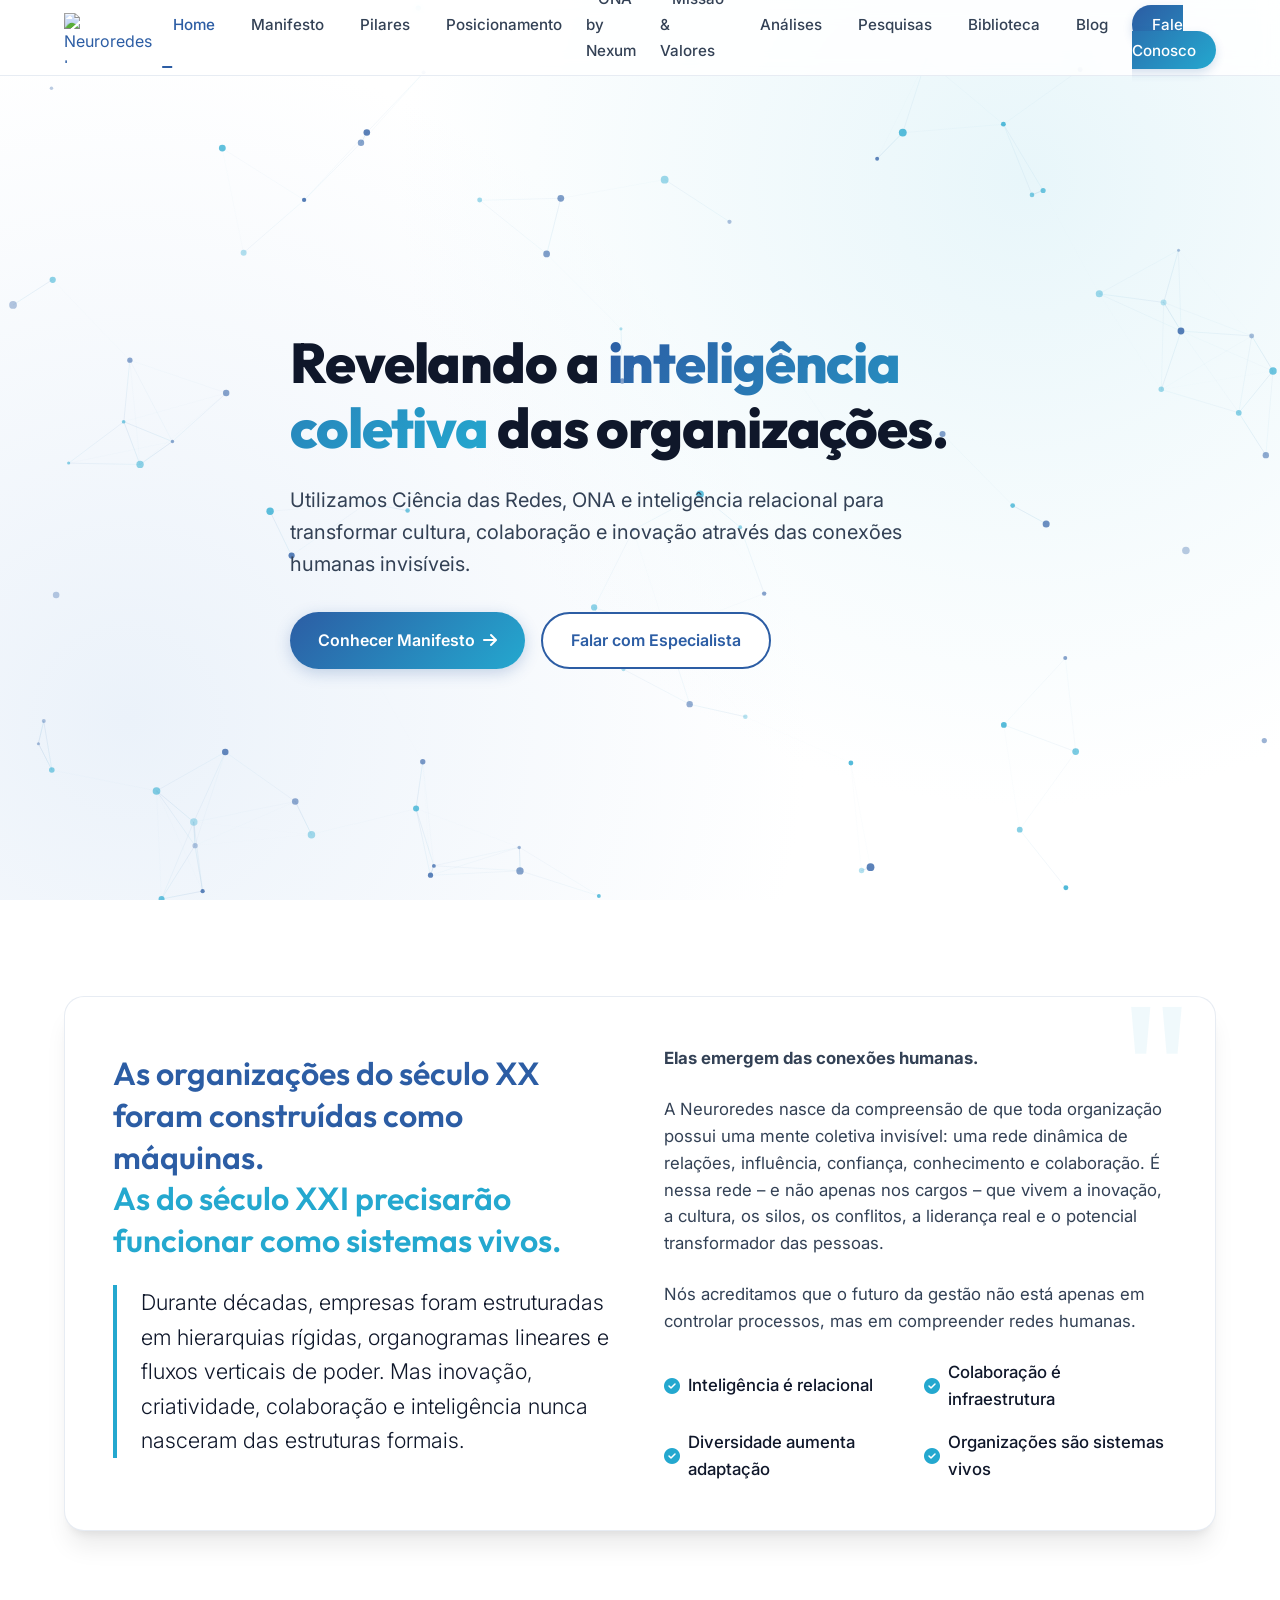
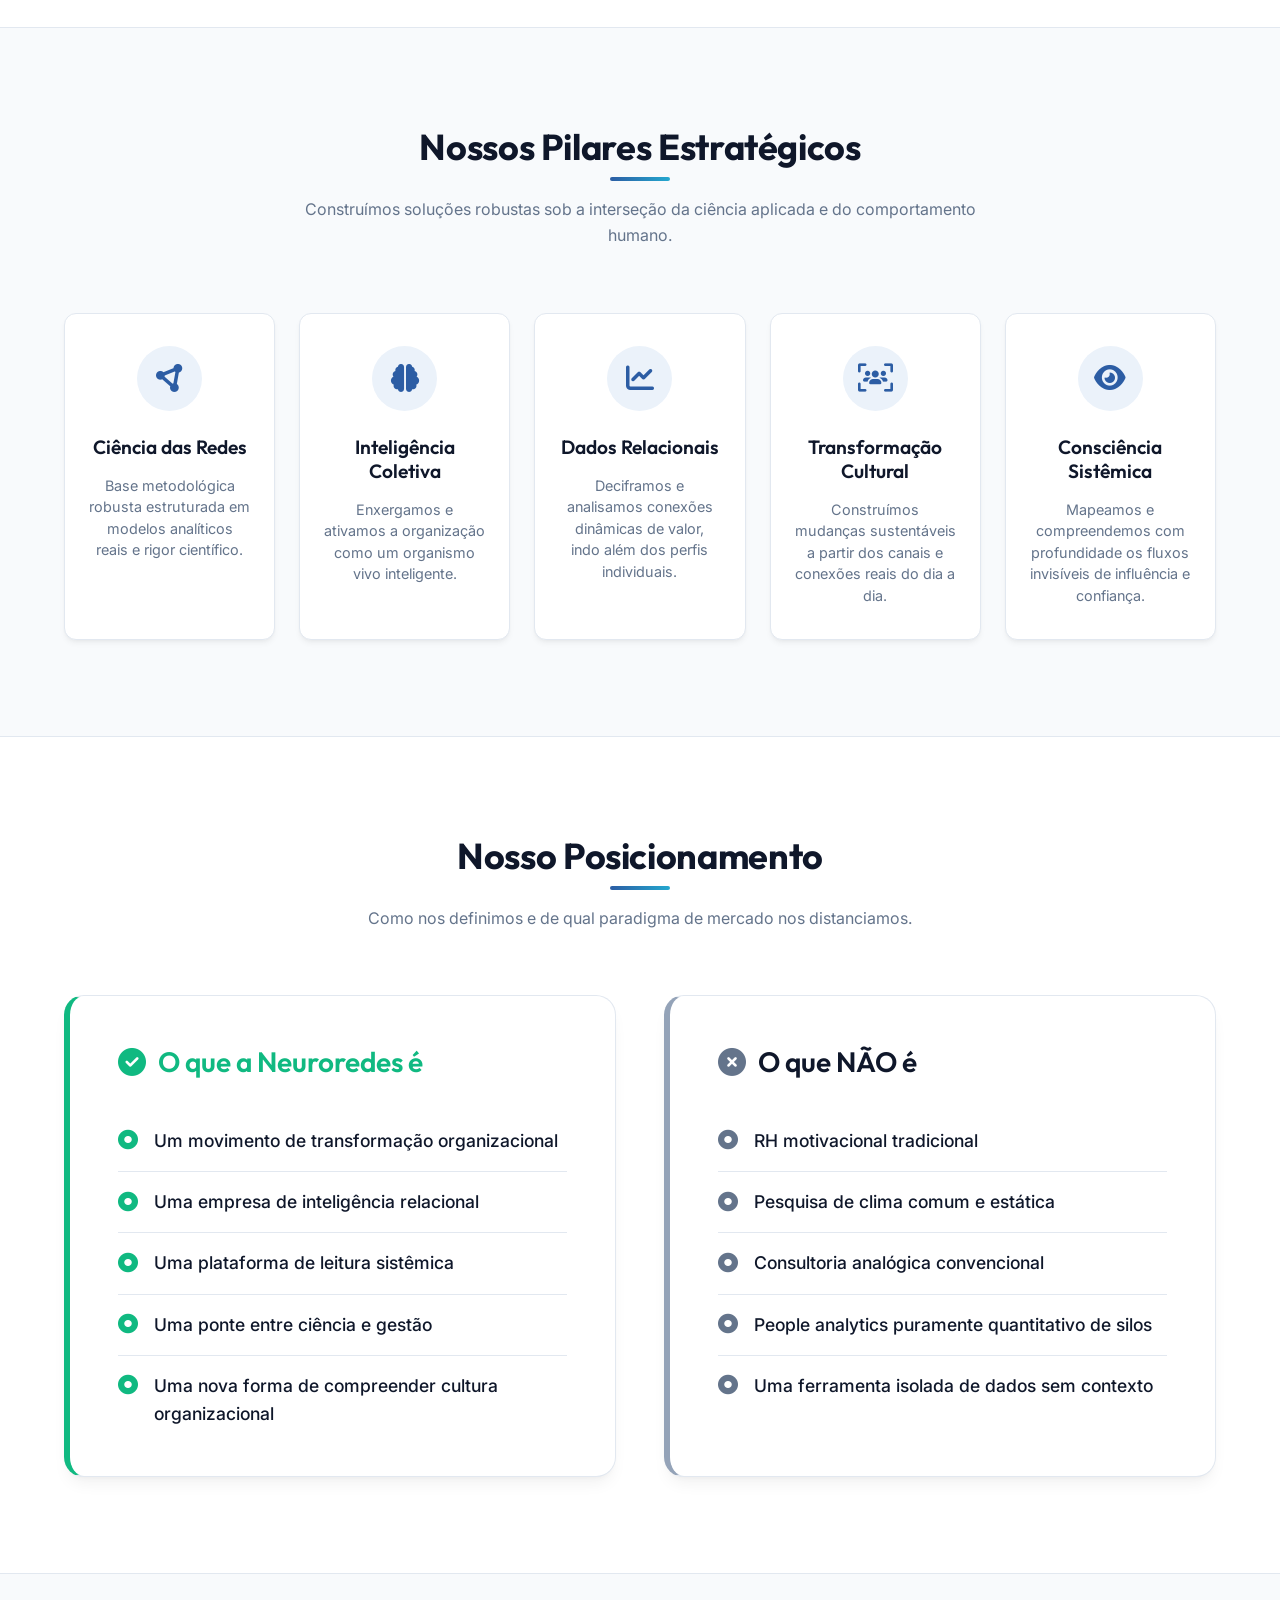
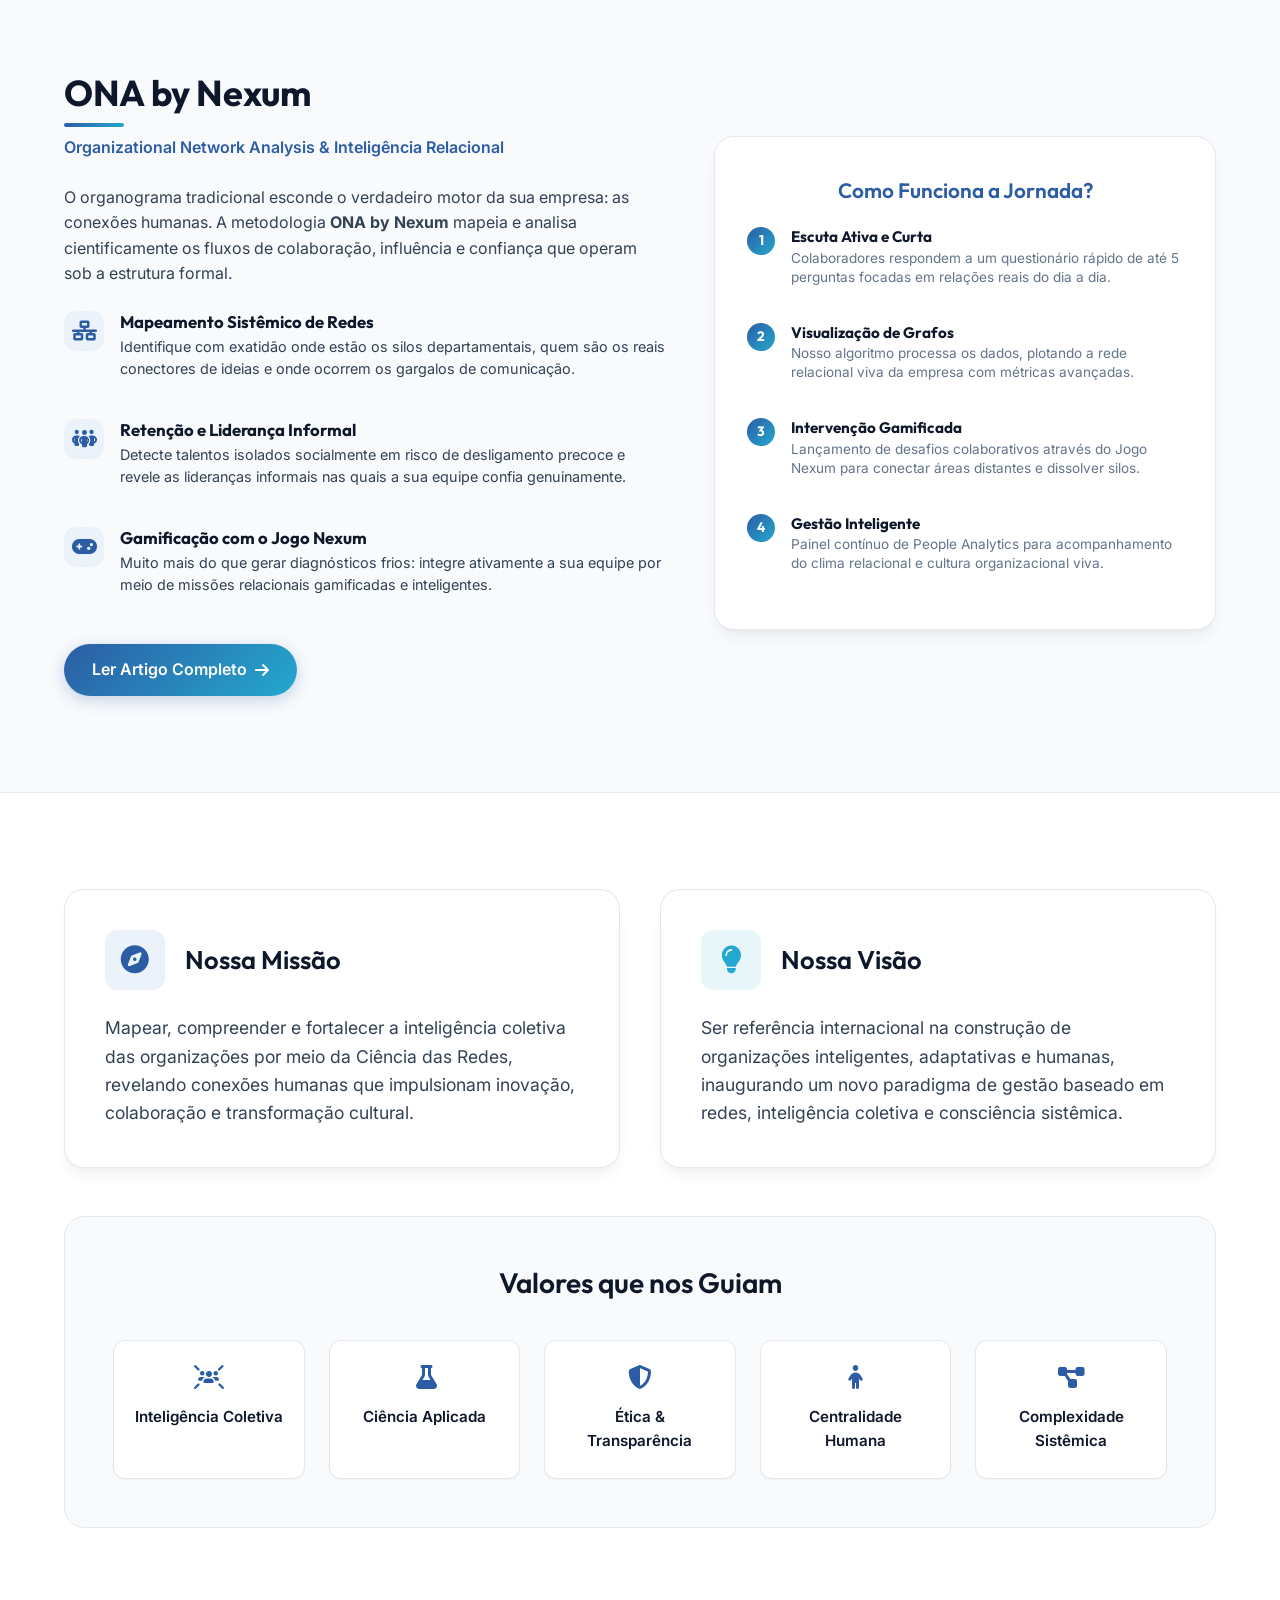
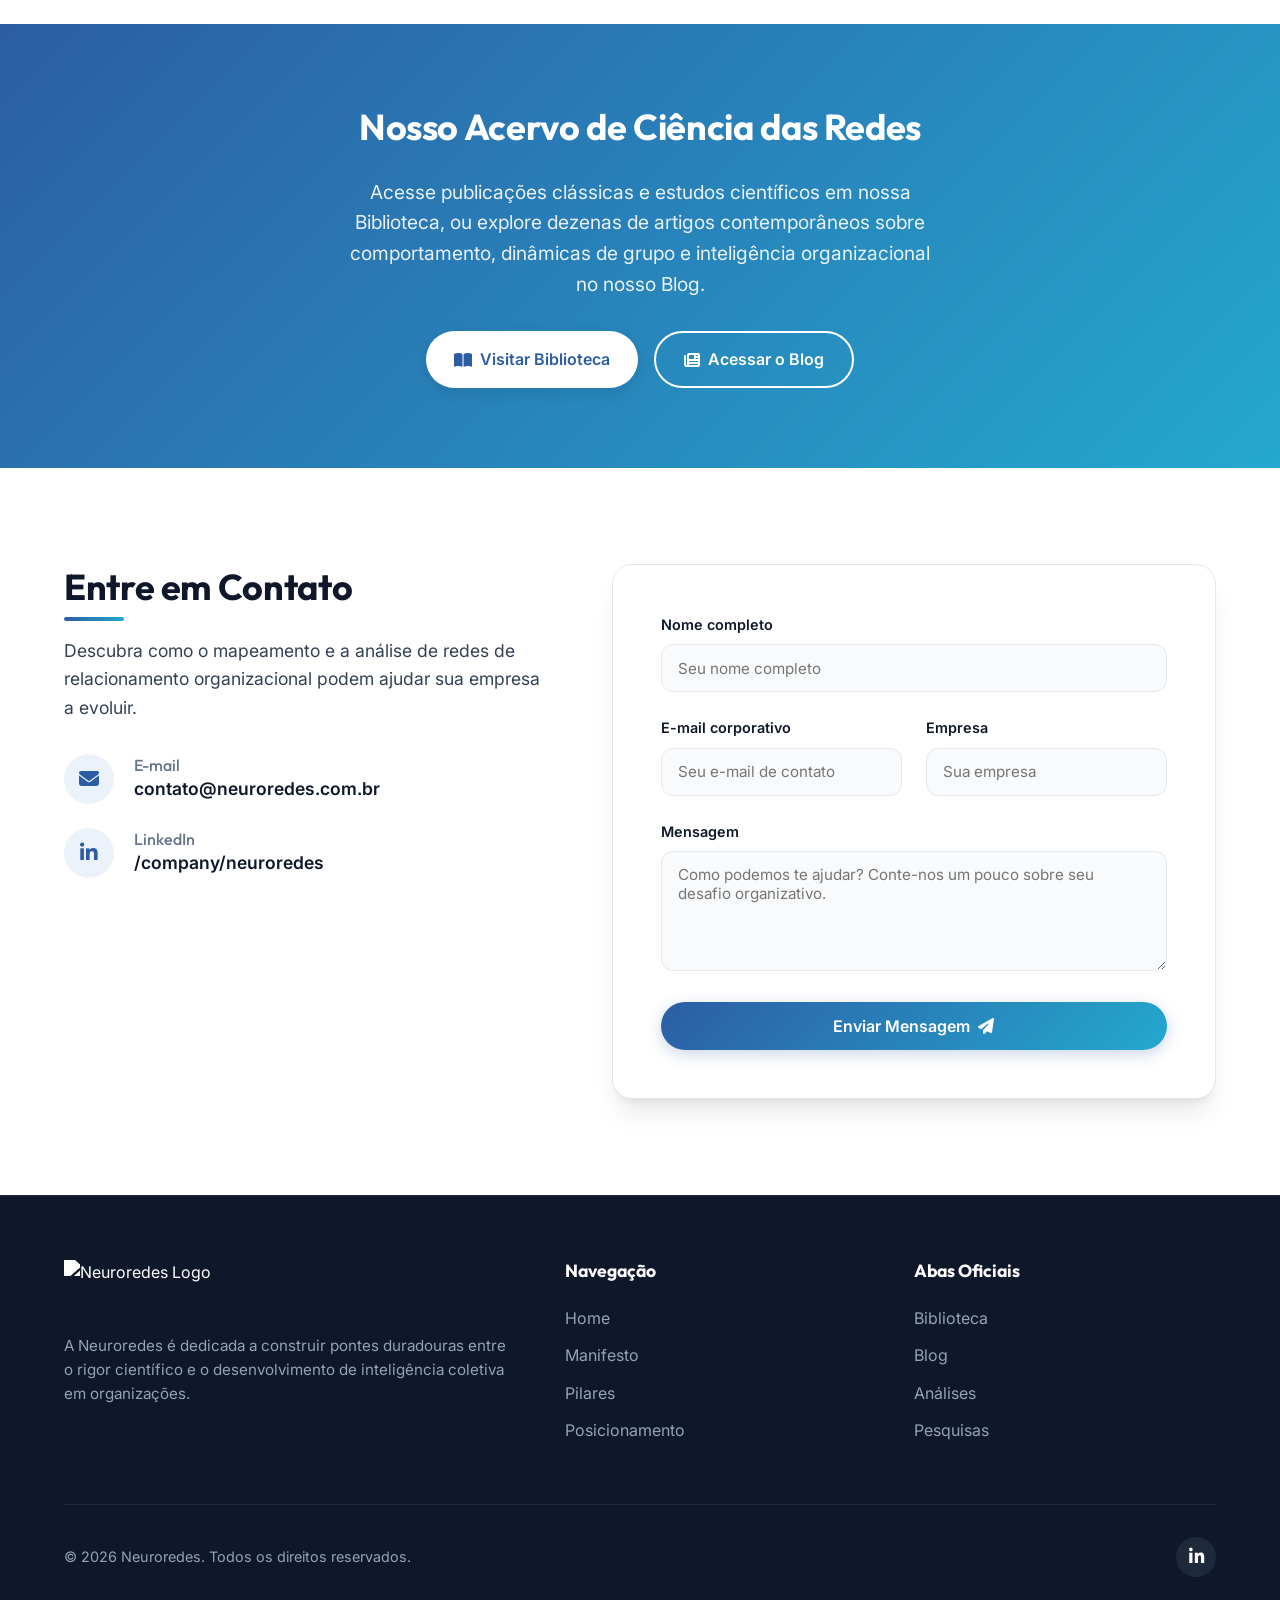
==== index.html @ 380dcd4f "Refactor library/blog CTA on home page, remove blog category filters, and implement intelligent diac" ====
<!DOCTYPE html>
<html lang="pt-BR">
<head>
    <meta charset="UTF-8">
    <meta name="viewport" content="width=device-width, initial-scale=1.0">
    <title>Neuroredes | Inteligência Coletiva e Ciência das Redes</title>
    
    <!-- SEO Meta Tags -->
    <meta name="description" content="A Neuroredes utiliza Ciência das Redes, ONA e inteligência relacional para mapear e transformar organizações através da análise de conexões humanas invisíveis.">
    <meta name="keywords" content="Ciência das Redes, ONA, Organizational Network Analysis, Inteligência Coletiva, Cultura Organizacional, Redes de Relacionamento, Neurometria">
    
    <!-- Open Graph Tags -->
    <meta property="og:title" content="Neuroredes | Inteligência Coletiva e Ciência das Redes">
    <meta property="og:description" content="Mapeamos a estrutura invisível das organizações utilizando ciência e inteligência relacional para gerar adaptabilidade e inovação.">
    <meta property="og:url" content="https://www.neuroredes.com.br">
    <meta property="og:type" content="website">
    
    <!-- CSS Stylesheet -->
    <link rel="stylesheet" href="style.css">
    
    <!-- FontAwesome Icons -->
    <link rel="stylesheet" href="https://cdnjs.cloudflare.com/ajax/libs/font-awesome/6.4.0/css/all.min.css">
</head>
<body>

    <!-- Header / Navbar -->
    <header class="header">
        <div class="container nav-container">
            <a href="#home" class="logo">
                <img src="https://neuroredes.com.br/wp-content/uploads/2023/08/Asset-1neuroredes.png" alt="Neuroredes Logo" id="nav-logo">
            </a>
            
            <nav>
                <ul class="nav-links">
                    <li><a href="#home" class="active">Home</a></li>
                    <li><a href="#manifesto">Manifesto</a></li>
                    <li><a href="#pilares">Pilares</a></li>
                    <li><a href="#identidade">Posicionamento</a></li>
                    <li><a href="#ona">ONA by Nexum</a></li>
                    <li><a href="#missao">Missão & Valores</a></li>
                    <li><a href="https://analise.neuroredes.com.br" target="_blank">Análises</a></li>
                    <li><a href="https://pesquisa.neuroredes.com.br/" target="_blank">Pesquisas</a></li>
                    <li><a href="biblioteca.html">Biblioteca</a></li>
                    <li><a href="blog.html">Blog</a></li>
                    <li><a href="#contato" class="btn-nav">Fale Conosco</a></li>
                </ul>
            </nav>
            
            <button class="menu-toggle" aria-label="Abrir Menu">
                <i class="fas fa-bars"></i>
            </button>
        </div>
    </header>

    <!-- 1. Hero Section -->
    <section id="home" class="hero">
        <canvas id="canvas-network"></canvas>
        <div class="container">
            <div class="hero-content">
                <h1>Revelando a <span>inteligência coletiva</span> das organizações.</h1>
                <p class="lead">Utilizamos Ciência das Redes, ONA e inteligência relacional para transformar cultura, colaboração e inovação através das conexões humanas invisíveis.</p>
                <div class="hero-actions">
                    <a href="#manifesto" class="btn btn-primary">Conhecer Manifesto <i class="fas fa-arrow-right"></i></a>
                    <a href="#contato" class="btn btn-secondary">Falar com Especialista</a>
                </div>
            </div>
        </div>
    </section>

    <!-- 2. Manifesto Section -->
    <section id="manifesto" class="section section-light fade-in-section">
        <div class="container">
            <div class="manifesto-box">
                <div class="manifesto-grid">
                    <div class="manifesto-left">
                        <h3>As organizações do século XX foram construídas como máquinas. <br><span style="color: var(--color-secondary);">As do século XXI precisarão funcionar como sistemas vivos.</span></h3>
                        <p class="highlight-text">
                            Durante décadas, empresas foram estruturadas em hierarquias rígidas, organogramas lineares e fluxos verticais de poder. Mas inovação, criatividade, colaboração e inteligência nunca nasceram das estruturas formais.
                        </p>
                    </div>
                    <div class="manifesto-right">
                        <p><strong>Elas emergem das conexões humanas.</strong></p>
                        <p>
                            A Neuroredes nasce da compreensão de que toda organização possui uma mente coletiva invisível: uma rede dinâmica de relações, influência, confiança, conhecimento e colaboração. É nessa rede – e não apenas nos cargos – que vivem a inovação, a cultura, os silos, os conflitos, a liderança real e o potencial transformador das pessoas.
                        </p>
                        <p>
                            Nós acreditamos que o futuro da gestão não está apenas em controlar processos, mas em compreender redes humanas.
                        </p>
                        <div class="manifesto-bullets">
                            <div class="bullet-item"><i class="fas fa-check-circle"></i> Inteligência é relacional</div>
                            <div class="bullet-item"><i class="fas fa-check-circle"></i> Colaboração é infraestrutura</div>
                            <div class="bullet-item"><i class="fas fa-check-circle"></i> Diversidade aumenta adaptação</div>
                            <div class="bullet-item"><i class="fas fa-check-circle"></i> Organizações são sistemas vivos</div>
                        </div>
                    </div>
                </div>
            </div>
        </div>
    </section>

    <!-- 3. Strategic Pillars Section -->
    <section id="pilares" class="section section-sec fade-in-section">
        <div class="container">
            <div class="pillars-header">
                <h2 class="section-title center">Nossos Pilares Estratégicos</h2>
                <p style="margin-top: 1rem; color: var(--text-muted);">Construímos soluções robustas sob a interseção da ciência aplicada e do comportamento humano.</p>
            </div>
            
            <div class="pillars-grid">
                <!-- Pilar 1 -->
                <div class="pillar-card">
                    <div class="pillar-icon-wrapper">
                        <i class="fas fa-circle-nodes"></i>
                    </div>
                    <h3>Ciência das Redes</h3>
                    <p>Base metodológica robusta estruturada em modelos analíticos reais e rigor científico.</p>
                </div>
                
                <!-- Pilar 2 -->
                <div class="pillar-card">
                    <div class="pillar-icon-wrapper">
                        <i class="fas fa-brain"></i>
                    </div>
                    <h3>Inteligência Coletiva</h3>
                    <p>Enxergamos e ativamos a organização como um organismo vivo inteligente.</p>
                </div>
                
                <!-- Pilar 3 -->
                <div class="pillar-card">
                    <div class="pillar-icon-wrapper">
                        <i class="fas fa-chart-line"></i>
                    </div>
                    <h3>Dados Relacionais</h3>
                    <p>Deciframos e analisamos conexões dinâmicas de valor, indo além dos perfis individuais.</p>
                </div>
                
                <!-- Pilar 4 -->
                <div class="pillar-card">
                    <div class="pillar-icon-wrapper">
                        <i class="fas fa-users-viewfinder"></i>
                    </div>
                    <h3>Transformação Cultural</h3>
                    <p>Construímos mudanças sustentáveis a partir dos canais e conexões reais do dia a dia.</p>
                </div>
                
                <!-- Pilar 5 -->
                <div class="pillar-card">
                    <div class="pillar-icon-wrapper">
                        <i class="fas fa-eye"></i>
                    </div>
                    <h3>Consciência Sistêmica</h3>
                    <p>Mapeamos e compreendemos com profundidade os fluxos invisíveis de influência e confiança.</p>
                </div>
            </div>
        </div>
    </section>

    <!-- 4. Brand Position (O que é vs O que Não é) -->
    <section id="identidade" class="section section-light fade-in-section">
        <div class="container">
            <div class="pillars-header">
                <h2 class="section-title center">Nosso Posicionamento</h2>
                <p style="margin-top: 1rem; color: var(--text-muted);">Como nos definimos e de qual paradigma de mercado nos distanciamos.</p>
            </div>
            
            <div class="identity-grid">
                <!-- O que a Neuroredes é -->
                <div class="identity-col is">
                    <h3><i class="fas fa-circle-check"></i> O que a Neuroredes é</h3>
                    <ul class="identity-list">
                        <li><i class="fas fa-circle-dot"></i> Um movimento de transformação organizacional</li>
                        <li><i class="fas fa-circle-dot"></i> Uma empresa de inteligência relacional</li>
                        <li><i class="fas fa-circle-dot"></i> Uma plataforma de leitura sistêmica</li>
                        <li><i class="fas fa-circle-dot"></i> Uma ponte entre ciência e gestão</li>
                        <li><i class="fas fa-circle-dot"></i> Uma nova forma de compreender cultura organizacional</li>
                    </ul>
                </div>
                
                <!-- O que NÃO é -->
                <div class="identity-col is-not">
                    <h3><i class="fas fa-circle-xmark" style="color: var(--text-muted);"></i> O que NÃO é</h3>
                    <ul class="identity-list">
                        <li><i class="fas fa-circle-dot"></i> RH motivacional tradicional</li>
                        <li><i class="fas fa-circle-dot"></i> Pesquisa de clima comum e estática</li>
                        <li><i class="fas fa-circle-dot"></i> Consultoria analógica convencional</li>
                        <li><i class="fas fa-circle-dot"></i> People analytics puramente quantitativo de silos</li>
                        <li><i class="fas fa-circle-dot"></i> Uma ferramenta isolada de dados sem contexto</li>
                    </ul>
                </div>
            </div>
        </div>
    </section>

    <!-- ONA by Nexum Section -->
    <section id="ona" class="section section-sec fade-in-section">
        <div class="container">
            <div class="ona-grid">
                <!-- Left Side: Conceptual Presentation -->
                <div class="ona-content">
                    <h2 class="section-title" style="margin-bottom: 0.5rem;">ONA by Nexum</h2>
                    <p class="lead" style="color: var(--color-primary); font-weight: 600; margin-bottom: 1.5rem;">Organizational Network Analysis &amp; Inteligência Relacional</p>
                    
                    <p>O organograma tradicional esconde o verdadeiro motor da sua empresa: as conexões humanas. A metodologia <strong>ONA by Nexum</strong> mapeia e analisa cientificamente os fluxos de colaboração, influência e confiança que operam sob a estrutura formal.</p>
                    
                    <div class="ona-features">
                        <div class="ona-feature-item">
                            <div class="ona-feature-icon">
                                <i class="fas fa-network-wired"></i>
                            </div>
                            <div class="ona-feature-text">
                                <h4>Mapeamento Sistêmico de Redes</h4>
                                <p>Identifique com exatidão onde estão os silos departamentais, quem são os reais conectores de ideias e onde ocorrem os gargalos de comunicação.</p>
                            </div>
                        </div>
                        
                        <div class="ona-feature-item">
                            <div class="ona-feature-icon">
                                <i class="fas fa-people-group"></i>
                            </div>
                            <div class="ona-feature-text">
                                <h4>Retenção e Liderança Informal</h4>
                                <p>Detecte talentos isolados socialmente em risco de desligamento precoce e revele as lideranças informais nas quais a sua equipe confia genuinamente.</p>
                            </div>
                        </div>
                        
                        <div class="ona-feature-item">
                            <div class="ona-feature-icon">
                                <i class="fas fa-gamepad"></i>
                            </div>
                            <div class="ona-feature-text">
                                <h4>Gamificação com o Jogo Nexum</h4>
                                <p>Muito mais do que gerar diagnósticos frios: integre ativamente a sua equipe por meio de missões relacionais gamificadas e inteligentes.</p>
                            </div>
                        </div>
                    </div>
                    
                    <a href="blog.html#post-2000" class="btn btn-primary">
                        Ler Artigo Completo <i class="fas fa-arrow-right"></i>
                    </a>
                </div>
                
                <!-- Right Side: Flow Card -->
                <div class="ona-card">
                    <h3>Como Funciona a Jornada?</h3>
                    <div class="ona-steps">
                        <div class="ona-step-item">
                            <div class="ona-step-num">1</div>
                            <div class="ona-step-text">
                                <h4>Escuta Ativa e Curta</h4>
                                <p>Colaboradores respondem a um questionário rápido de até 5 perguntas focadas em relações reais do dia a dia.</p>
                            </div>
                        </div>
                        
                        <div class="ona-step-item">
                            <div class="ona-step-num">2</div>
                            <div class="ona-step-text">
                                <h4>Visualização de Grafos</h4>
                                <p>Nosso algoritmo processa os dados, plotando a rede relacional viva da empresa com métricas avançadas.</p>
                            </div>
                        </div>
                        
                        <div class="ona-step-item">
                            <div class="ona-step-num">3</div>
                            <div class="ona-step-text">
                                <h4>Intervenção Gamificada</h4>
                                <p>Lançamento de desafios colaborativos através do Jogo Nexum para conectar áreas distantes e dissolver silos.</p>
                            </div>
                        </div>
                        
                        <div class="ona-step-item">
                            <div class="ona-step-num">4</div>
                            <div class="ona-step-text">
                                <h4>Gestão Inteligente</h4>
                                <p>Painel contínuo de People Analytics para acompanhamento do clima relacional e cultura organizacional viva.</p>
                            </div>
                        </div>
                    </div>
                </div>
            </div>
        </div>
    </section>

    <!-- 5. Mission, Vision & Values -->
    <section id="missao" class="section section-light fade-in-section">
        <div class="container">
            <div class="mvv-grid">
                <!-- Missão -->
                <div class="mvv-card">
                    <div class="mvv-card-header">
                        <div class="mvv-icon">
                            <i class="fas fa-compass"></i>
                        </div>
                        <h3>Nossa Missão</h3>
                    </div>
                    <p>Mapear, compreender e fortalecer a inteligência coletiva das organizações por meio da Ciência das Redes, revelando conexões humanas que impulsionam inovação, colaboração e transformação cultural.</p>
                </div>
                
                <!-- Visão -->
                <div class="mvv-card">
                    <div class="mvv-card-header">
                        <div class="mvv-icon">
                            <i class="fas fa-lightbulb"></i>
                        </div>
                        <h3>Nossa Visão</h3>
                    </div>
                    <p>Ser referência internacional na construção de organizações inteligentes, adaptativas e humanas, inaugurando um novo paradigma de gestão baseado em redes, inteligência coletiva e consciência sistêmica.</p>
                </div>
            </div>
            
            <div class="values-container">
                <h3>Valores que nos Guiam</h3>
                <div class="values-grid">
                    <div class="value-item">
                        <i class="fas fa-users-rays"></i>
                        <p>Inteligência Coletiva</p>
                    </div>
                    <div class="value-item">
                        <i class="fas fa-flask-violet"></i>
                        <i class="fas fa-flask"></i>
                        <p>Ciência Aplicada</p>
                    </div>
                    <div class="value-item">
                        <i class="fas fa-shield-halved"></i>
                        <p>Ética & Transparência</p>
                    </div>
                    <div class="value-item">
                        <i class="fas fa-child"></i>
                        <p>Centralidade Humana</p>
                    </div>
                    <div class="value-item">
                        <i class="fas fa-diagram-project"></i>
                        <p>Complexidade Sistêmica</p>
                    </div>
                </div>
            </div>
        </div>
    </section>

    <!-- 6. Call to Action: Biblioteca & Blog Section -->
    <section class="cta-library fade-in-section">
        <div class="container">
            <h2>Nosso Acervo de Ciência das Redes</h2>
            <p>Acesse publicações clássicas e estudos científicos em nossa Biblioteca, ou explore dezenas de artigos contemporâneos sobre comportamento, dinâmicas de grupo e inteligência organizacional no nosso Blog.</p>
            <div class="cta-actions" style="display: flex; gap: 1rem; justify-content: center; flex-wrap: wrap;">
                <a href="biblioteca.html" class="btn btn-secondary"><i class="fas fa-book-open"></i> Visitar Biblioteca</a>
                <a href="blog.html" class="btn btn-outline"><i class="fas fa-newspaper"></i> Acessar o Blog</a>
            </div>
        </div>
    </section>

    <!-- 7. Contact Form Section -->
    <section id="contato" class="section section-light fade-in-section">
        <div class="container">
            <div class="contact-grid">
                <div class="contact-info">
                    <h2 class="section-title">Entre em Contato</h2>
                    <p class="lead" style="margin-top: 1rem;">Descubra como o mapeamento e a análise de redes de relacionamento organizacional podem ajudar sua empresa a evoluir.</p>
                    
                    <div class="contact-methods">
                        <div class="contact-method-item">
                            <div class="contact-icon">
                                <i class="fas fa-envelope"></i>
                            </div>
                            <div class="contact-text">
                                <h4>E-mail</h4>
                                <p>contato@neuroredes.com.br</p>
                            </div>
                        </div>
                        <div class="contact-method-item">
                            <div class="contact-icon">
                                <i class="fab fa-linkedin-in"></i>
                            </div>
                            <div class="contact-text">
                                <h4>LinkedIn</h4>
                                <p>/company/neuroredes</p>
                            </div>
                        </div>
                    </div>
                </div>
                
                <div class="contact-form-wrapper">
                    <form id="contact-form">
                        <div class="form-group">
                            <label for="name">Nome completo</label>
                            <input type="text" id="name" class="form-control" placeholder="Seu nome completo" required>
                        </div>
                        <div class="form-group-row">
                            <div class="form-group">
                                <label for="email">E-mail corporativo</label>
                                <input type="email" id="email" class="form-control" placeholder="Seu e-mail de contato" required>
                            </div>
                            <div class="form-group">
                                <label for="company">Empresa</label>
                                <input type="text" id="company" class="form-control" placeholder="Sua empresa" required>
                            </div>
                        </div>
                        <div class="form-group">
                            <label for="message">Mensagem</label>
                            <textarea id="message" class="form-control" placeholder="Como podemos te ajudar? Conte-nos um pouco sobre seu desafio organizativo." required></textarea>
                        </div>
                        <button type="submit" class="btn btn-primary" style="width: 100%;">
                            Enviar Mensagem <i class="fas fa-paper-plane"></i>
                        </button>
                    </form>
                </div>
            </div>
        </div>
    </section>

    <!-- Footer -->
    <footer class="footer">
        <div class="container">
            <div class="footer-top">
                <div class="footer-desc-col">
                    <a href="#home" class="footer-logo">
                        <img src="https://neuroredes.com.br/wp-content/uploads/2023/08/Asset-1neuroredes.png" alt="Neuroredes Logo">
                    </a>
                    <p class="footer-desc">A Neuroredes é dedicada a construir pontes duradouras entre o rigor científico e o desenvolvimento de inteligência coletiva em organizações.</p>
                </div>
                
                <div class="footer-links">
                    <h4>Navegação</h4>
                    <ul>
                        <li><a href="#home">Home</a></li>
                        <li><a href="#manifesto">Manifesto</a></li>
                        <li><a href="#pilares">Pilares</a></li>
                        <li><a href="#identidade">Posicionamento</a></li>
                    </ul>
                </div>
                
                <div class="footer-links">
                    <h4>Abas Oficiais</h4>
                    <ul>
                        <li><a href="biblioteca.html">Biblioteca</a></li>
                        <li><a href="blog.html">Blog</a></li>
                        <li><a href="https://analise.neuroredes.com.br" target="_blank">Análises</a></li>
                        <li><a href="https://pesquisa.neuroredes.com.br/" target="_blank">Pesquisas</a></li>
                    </ul>
                </div>
            </div>
            
            <div class="footer-bottom">
                <p>&copy; 2026 Neuroredes. Todos os direitos reservados.</p>
                <div class="social-links">
                    <a href="https://www.linkedin.com/company/neuroredes" target="_blank" class="social-link" aria-label="LinkedIn">
                        <i class="fab fa-linkedin-in"></i>
                    </a>
                </div>
            </div>
        </div>
    </footer>

    <!-- JS Logic -->
    <script src="script.js"></script>
</body>
</html>
---- style.css ----
/* Style System for Neuroredes Modernized Website
   Theme: Light Corporate & Network Science (Visual Claro)
   Primary Colors: Royal Blue (#2C5DA4) & Sky Cyan (#24A8CF)
*/

@import url('https://fonts.googleapis.com/css2?family=Inter:wght@300;400;500;600;700&family=Outfit:wght@300;400;500;600;700;800&display=swap');

:root {
    /* Color Palette from Logo */
    --color-primary: #2C5DA4;       /* Royal Blue */
    --color-primary-dark: #1E457E;
    --color-primary-light: #EBF2FA;
    --color-secondary: #24A8CF;     /* Sky Cyan */
    --color-secondary-dark: #1C88A8;
    --color-secondary-light: #E8F6FA;
    
    /* Neutrals */
    --bg-main: #FFFFFF;
    --bg-sec: #F8FAFC;              /* slate-50 */
    --bg-alt: #F1F5F9;              /* slate-100 */
    --text-primary: #0F172A;        /* slate-900 */
    --text-secondary: #334155;      /* slate-700 */
    --text-muted: #64748B;          /* slate-500 */
    
    /* System Colors */
    --border-color: #E2E8F0;        /* slate-200 */
    --success: #10B981;             /* emerald-500 */
    --error: #EF4444;               /* red-500 */
    
    /* Font Families */
    --font-title: 'Outfit', sans-serif;
    --font-body: 'Inter', sans-serif;
    
    /* Transitions */
    --transition-fast: 0.2s cubic-bezier(0.4, 0, 0.2, 1);
    --transition-normal: 0.3s cubic-bezier(0.4, 0, 0.2, 1);
    --transition-slow: 0.6s cubic-bezier(0.4, 0, 0.2, 1);
    
    /* Shadows */
    --shadow-sm: 0 1px 2px 0 rgba(0, 0, 0, 0.05);
    --shadow-md: 0 4px 6px -1px rgba(0, 0, 0, 0.05), 0 2px 4px -2px rgba(0, 0, 0, 0.05);
    --shadow-lg: 0 10px 15px -3px rgba(0, 0, 0, 0.05), 0 4px 6px -4px rgba(0, 0, 0, 0.05);
    --shadow-xl: 0 20px 25px -5px rgba(0, 0, 0, 0.08), 0 8px 10px -6px rgba(0, 0, 0, 0.08);
    --shadow-glow: 0 0 25px rgba(36, 168, 207, 0.15);
    
    /* Layout */
    --max-width: 1200px;
    --radius-sm: 6px;
    --radius-md: 12px;
    --radius-lg: 20px;
    --radius-full: 9999px;
}

/* Reset & Base Styles */
* {
    margin: 0;
    padding: 0;
    box-sizing: border-box;
}

html {
    scroll-behavior: smooth;
    font-size: 16px;
}

body {
    font-family: var(--font-body);
    background-color: var(--bg-main);
    color: var(--text-secondary);
    line-height: 1.6;
    overflow-x: hidden;
    -webkit-font-smoothing: antialiased;
}

/* Typography */
h1, h2, h3, h4, h5, h6 {
    font-family: var(--font-title);
    color: var(--text-primary);
    font-weight: 700;
    line-height: 1.25;
}

h1 {
    font-size: 2.75rem;
    font-weight: 800;
    letter-spacing: -0.02em;
}

h2 {
    font-size: 2.25rem;
    letter-spacing: -0.01em;
    position: relative;
    padding-bottom: 0.75rem;
}

h2.section-title::after {
    content: '';
    position: absolute;
    bottom: 0;
    left: 0;
    width: 60px;
    height: 4px;
    background: linear-gradient(90deg, var(--color-primary), var(--color-secondary));
    border-radius: var(--radius-full);
}

h2.section-title.center::after {
    left: 50%;
    transform: translateX(-50%);
}

h3 {
    font-size: 1.5rem;
    font-weight: 600;
}

p {
    margin-bottom: 1rem;
}

a {
    color: var(--color-primary);
    text-decoration: none;
    transition: var(--transition-fast);
}

a:hover {
    color: var(--color-secondary);
}

img {
    max-width: 100%;
    height: auto;
    display: block;
}

.container {
    max-width: var(--max-width);
    margin: 0 auto;
    padding: 0 1.5rem;
    position: relative;
    z-index: 2;
}

.section {
    padding: 6rem 0;
    position: relative;
}

.section-light {
    background-color: var(--bg-main);
}

.section-sec {
    background-color: var(--bg-sec);
    border-top: 1px solid var(--border-color);
    border-bottom: 1px solid var(--border-color);
}

/* Header & Navigation */
.header {
    position: fixed;
    top: 0;
    left: 0;
    width: 100%;
    background-color: rgba(255, 255, 255, 0.85);
    backdrop-filter: blur(10px);
    -webkit-backdrop-filter: blur(10px);
    border-bottom: 1px solid rgba(226, 232, 240, 0.8);
    z-index: 1000;
    transition: var(--transition-normal);
}

.header.scrolled {
    padding: 0.5rem 0;
    box-shadow: var(--shadow-md);
    background-color: rgba(255, 255, 255, 0.95);
}

.nav-container {
    display: flex;
    justify-content: space-between;
    align-items: center;
    height: 75px;
}

.logo {
    display: flex;
    align-items: center;
}

.logo img {
    height: 50px;
    width: auto;
    transition: var(--transition-normal);
}

.nav-links {
    display: flex;
    list-style: none;
    align-items: center;
    gap: 1.5rem;
}

.nav-links a {
    color: var(--text-secondary);
    font-weight: 500;
    font-size: 0.95rem;
    padding: 0.5rem 0.75rem;
    border-radius: var(--radius-sm);
    position: relative;
}

.nav-links a::after {
    content: '';
    position: absolute;
    bottom: 0;
    left: 50%;
    width: 0;
    height: 2px;
    background-color: var(--color-primary);
    transition: var(--transition-fast);
    transform: translateX(-50%);
}

.nav-links a:hover::after,
.nav-links a.active::after {
    width: 80%;
}

.nav-links a:hover,
.nav-links a.active {
    color: var(--color-primary);
}

.nav-links a.btn-nav {
    background: linear-gradient(135deg, var(--color-primary), var(--color-secondary));
    color: white;
    padding: 0.6rem 1.25rem;
    border-radius: var(--radius-full);
    box-shadow: 0 4px 10px rgba(44, 93, 164, 0.2);
}

.nav-links a.btn-nav::after {
    display: none;
}

.nav-links a.btn-nav:hover {
    transform: translateY(-2px);
    box-shadow: 0 6px 15px rgba(44, 93, 164, 0.3);
    color: white;
}

.menu-toggle {
    display: none;
    background: none;
    border: none;
    font-size: 1.5rem;
    color: var(--text-primary);
    cursor: pointer;
}

/* Button UI */
.btn {
    display: inline-flex;
    align-items: center;
    justify-content: center;
    padding: 0.85rem 1.75rem;
    font-size: 1rem;
    font-weight: 600;
    border-radius: var(--radius-full);
    cursor: pointer;
    transition: var(--transition-normal);
    font-family: var(--font-body);
    gap: 0.5rem;
    border: none;
}

.btn-primary {
    background: linear-gradient(135deg, var(--color-primary), var(--color-secondary));
    color: white;
    box-shadow: 0 4px 15px rgba(44, 93, 164, 0.25);
}

.btn-primary:hover {
    transform: translateY(-2px);
    box-shadow: 0 8px 20px rgba(44, 93, 164, 0.35);
    color: white;
}

.btn-secondary {
    background-color: var(--bg-main);
    color: var(--color-primary);
    border: 2px solid var(--color-primary);
}

.btn-secondary:hover {
    background-color: var(--color-primary-light);
    transform: translateY(-2px);
}

/* Hero Section */
.hero {
    position: relative;
    min-height: 100vh;
    display: flex;
    align-items: center;
    padding-top: 100px;
    background: radial-gradient(circle at 80% 20%, var(--color-secondary-light) 0%, transparent 50%),
                radial-gradient(circle at 10% 80%, var(--color-primary-light) 0%, transparent 50%);
}

#canvas-network {
    position: absolute;
    top: 0;
    left: 0;
    width: 100%;
    height: 100%;
    z-index: 1;
    pointer-events: all;
}

.hero-content {
    max-width: 700px;
    position: relative;
    z-index: 10;
}

.hero-content h1 {
    font-size: 3.5rem;
    color: var(--text-primary);
    margin-bottom: 1.5rem;
    line-height: 1.15;
}

.hero-content h1 span {
    background: linear-gradient(135deg, var(--color-primary) 0%, var(--color-secondary) 100%);
    -webkit-background-clip: text;
    -webkit-text-fill-color: transparent;
}

.hero-content .lead {
    font-size: 1.25rem;
    color: var(--text-secondary);
    margin-bottom: 2rem;
    font-weight: 400;
}

.hero-actions {
    display: flex;
    gap: 1rem;
    flex-wrap: wrap;
}

/* Editorial / Manifesto Section */
.manifesto-box {
    background-color: var(--bg-main);
    border-radius: var(--radius-lg);
    padding: 3rem;
    box-shadow: var(--shadow-xl);
    border: 1px solid rgba(226, 232, 240, 0.8);
    position: relative;
    overflow: hidden;
}

.manifesto-box::before {
    content: '"';
    position: absolute;
    top: -20px;
    right: 20px;
    font-size: 12rem;
    font-family: var(--font-title);
    color: rgba(36, 168, 207, 0.07);
    line-height: 1;
}

.manifesto-grid {
    display: grid;
    grid-template-columns: 1fr 1fr;
    gap: 3rem;
    align-items: center;
}

.manifesto-left h3 {
    font-size: 2rem;
    color: var(--color-primary);
    margin-bottom: 1.5rem;
    line-height: 1.3;
}

.manifesto-left .highlight-text {
    font-size: 1.35rem;
    font-weight: 300;
    line-height: 1.6;
    color: var(--text-primary);
    border-left: 4px solid var(--color-secondary);
    padding-left: 1.5rem;
}

.manifesto-right {
    font-size: 1.05rem;
    color: var(--text-secondary);
}

.manifesto-right p {
    margin-bottom: 1.5rem;
}

.manifesto-bullets {
    display: grid;
    grid-template-columns: 1fr 1fr;
    gap: 1rem;
    margin-top: 1.5rem;
}

.bullet-item {
    display: flex;
    align-items: center;
    gap: 0.5rem;
    font-weight: 500;
    color: var(--text-primary);
}

.bullet-item i {
    color: var(--color-secondary);
    font-size: 1rem;
}

/* Strategic Pillars Section */
.pillars-header {
    text-align: center;
    max-width: 700px;
    margin: 0 auto 4rem auto;
}

.pillars-grid {
    display: grid;
    grid-template-columns: repeat(5, 1fr);
    gap: 1.5rem;
}

.pillar-card {
    background-color: var(--bg-main);
    border-radius: var(--radius-md);
    padding: 2rem 1.5rem;
    text-align: center;
    box-shadow: var(--shadow-md);
    border: 1px solid var(--border-color);
    transition: all var(--transition-normal);
    position: relative;
    z-index: 1;
    overflow: hidden;
}

.pillar-card::before {
    content: '';
    position: absolute;
    top: 0;
    left: 0;
    width: 100%;
    height: 4px;
    background: linear-gradient(90deg, var(--color-primary), var(--color-secondary));
    transition: var(--transition-normal);
    transform: scaleX(0);
    transform-origin: left;
}

.pillar-card:hover::before {
    transform: scaleX(1);
}

.pillar-card:hover {
    transform: translateY(-5px);
    box-shadow: var(--shadow-xl), var(--shadow-glow);
    border-color: rgba(36, 168, 207, 0.3);
}

.pillar-icon-wrapper {
    width: 65px;
    height: 65px;
    background-color: var(--color-primary-light);
    border-radius: 50%;
    display: flex;
    align-items: center;
    justify-content: center;
    margin: 0 auto 1.5rem auto;
    color: var(--color-primary);
    font-size: 1.75rem;
    transition: var(--transition-normal);
}

.pillar-card:hover .pillar-icon-wrapper {
    background: linear-gradient(135deg, var(--color-primary), var(--color-secondary));
    color: white;
    transform: scale(1.1);
}

.pillar-card h3 {
    font-size: 1.2rem;
    margin-bottom: 1rem;
}

.pillar-card p {
    font-size: 0.9rem;
    color: var(--text-muted);
    line-height: 1.5;
    margin-bottom: 0;
}

/* Brand Identity (O que é vs O que Não é) */
.identity-grid {
    display: grid;
    grid-template-columns: 1fr 1fr;
    gap: 3rem;
}

.identity-col {
    background-color: var(--bg-main);
    border-radius: var(--radius-lg);
    padding: 3rem;
    box-shadow: var(--shadow-lg);
    border: 1px solid var(--border-color);
}

.identity-col.is {
    border-left: 6px solid var(--success);
}

.identity-col.is-not {
    border-left: 6px solid #94A3B8; /* gray-400 */
}

.identity-col h3 {
    font-size: 1.75rem;
    margin-bottom: 2rem;
    display: flex;
    align-items: center;
    gap: 0.75rem;
}

.identity-col.is h3 {
    color: var(--success);
}

.identity-col.is-not h3 {
    color: var(--text-primary);
}

.identity-list {
    list-style: none;
}

.identity-list li {
    display: flex;
    align-items: flex-start;
    gap: 1rem;
    padding: 1rem 0;
    border-bottom: 1px solid var(--border-color);
    font-size: 1.1rem;
    color: var(--text-primary);
    font-weight: 500;
}

.identity-list li:last-child {
    border-bottom: none;
    padding-bottom: 0;
}

.identity-list li i {
    font-size: 1.25rem;
    margin-top: 0.2rem;
}

.identity-col.is .identity-list li i {
    color: var(--success);
}

.identity-col.is-not .identity-list li i {
    color: var(--text-muted);
}

/* Mission, Vision & Values */
.mvv-grid {
    display: grid;
    grid-template-columns: 1fr 1fr;
    gap: 2.5rem;
    margin-bottom: 3rem;
}

.mvv-card {
    background-color: var(--bg-main);
    border-radius: var(--radius-lg);
    padding: 2.5rem;
    box-shadow: var(--shadow-lg);
    border: 1px solid var(--border-color);
    display: flex;
    flex-direction: column;
    justify-content: space-between;
}

.mvv-card-header {
    display: flex;
    align-items: center;
    gap: 1.25rem;
    margin-bottom: 1.5rem;
}

.mvv-icon {
    width: 60px;
    height: 60px;
    border-radius: var(--radius-md);
    background-color: var(--color-primary-light);
    color: var(--color-primary);
    display: flex;
    align-items: center;
    justify-content: center;
    font-size: 1.75rem;
}

.mvv-card:nth-child(2) .mvv-icon {
    background-color: var(--color-secondary-light);
    color: var(--color-secondary);
}

.mvv-card h3 {
    font-size: 1.6rem;
}

.mvv-card p {
    font-size: 1.1rem;
    line-height: 1.6;
    color: var(--text-secondary);
    margin-bottom: 0;
}

.values-container {
    background-color: var(--bg-sec);
    border-radius: var(--radius-lg);
    padding: 3rem;
    border: 1px solid var(--border-color);
}

.values-container h3 {
    font-size: 1.75rem;
    text-align: center;
    margin-bottom: 2.5rem;
}

.values-grid {
    display: grid;
    grid-template-columns: repeat(5, 1fr);
    gap: 1.5rem;
}

.value-item {
    background-color: var(--bg-main);
    border-radius: var(--radius-md);
    padding: 1.5rem 1rem;
    text-align: center;
    border: 1px solid var(--border-color);
    box-shadow: var(--shadow-sm);
    transition: all var(--transition-normal);
}

.value-item:hover {
    transform: translateY(-3px);
    box-shadow: var(--shadow-md);
    border-color: var(--color-primary-light);
}

.value-item i {
    color: var(--color-primary);
    font-size: 1.5rem;
    margin-bottom: 1rem;
    display: inline-block;
}

.value-item p {
    font-weight: 600;
    color: var(--text-primary);
    font-size: 0.95rem;
    margin-bottom: 0;
}

/* Call to Action Library Section */
.cta-library {
    background: linear-gradient(135deg, var(--color-primary) 0%, var(--color-secondary) 100%);
    color: white;
    text-align: center;
    padding: 5rem 0;
}

.cta-library h2 {
    color: white;
    margin-bottom: 1rem;
}

.cta-library p {
    font-size: 1.2rem;
    max-width: 600px;
    margin: 0 auto 2rem auto;
    opacity: 0.9;
}

.cta-library .btn-secondary {
    background-color: white;
    color: var(--color-primary);
    border: none;
    box-shadow: 0 4px 15px rgba(0,0,0,0.1);
}

.cta-library .btn-secondary:hover {
    background-color: var(--bg-alt);
    transform: translateY(-2px);
}

.cta-library .btn-outline {
    background-color: transparent;
    color: white;
    border: 2px solid white;
}

.cta-library .btn-outline:hover {
    background-color: rgba(255, 255, 255, 0.15);
    color: white;
    transform: translateY(-2px);
}


/* Contact Form Section */
.contact-grid {
    display: grid;
    grid-template-columns: 1fr 1.25fr;
    gap: 4rem;
    align-items: start;
}

.contact-info h3 {
    font-size: 2rem;
    margin-bottom: 1rem;
}

.contact-info .lead {
    font-size: 1.1rem;
    margin-bottom: 2rem;
    color: var(--text-secondary);
}

.contact-methods {
    display: flex;
    flex-direction: column;
    gap: 1.5rem;
}

.contact-method-item {
    display: flex;
    align-items: center;
    gap: 1.25rem;
}

.contact-icon {
    width: 50px;
    height: 50px;
    border-radius: 50%;
    background-color: var(--color-primary-light);
    color: var(--color-primary);
    display: flex;
    align-items: center;
    justify-content: center;
    font-size: 1.25rem;
}

.contact-text h4 {
    font-size: 1rem;
    color: var(--text-muted);
    font-weight: 500;
}

.contact-text p {
    font-size: 1.1rem;
    color: var(--text-primary);
    font-weight: 600;
    margin-bottom: 0;
}

.contact-form-wrapper {
    background-color: var(--bg-main);
    border-radius: var(--radius-lg);
    padding: 3rem;
    box-shadow: var(--shadow-xl);
    border: 1px solid var(--border-color);
}

.form-group-row {
    display: grid;
    grid-template-columns: 1fr 1fr;
    gap: 1.5rem;
}

.form-group {
    margin-bottom: 1.5rem;
}

.form-group label {
    display: block;
    font-size: 0.9rem;
    font-weight: 600;
    color: var(--text-primary);
    margin-bottom: 0.5rem;
}

.form-control {
    width: 100%;
    padding: 0.85rem 1rem;
    border-radius: var(--radius-md);
    border: 1px solid var(--border-color);
    background-color: var(--bg-sec);
    color: var(--text-primary);
    font-family: var(--font-body);
    font-size: 0.95rem;
    transition: var(--transition-normal);
}

.form-control:focus {
    outline: none;
    border-color: var(--color-primary);
    background-color: var(--bg-main);
    box-shadow: 0 0 0 4px rgba(44, 93, 164, 0.1);
}

textarea.form-control {
    resize: vertical;
    min-height: 120px;
}

/* Footer */
.footer {
    background-color: var(--text-primary);
    color: #94A3B8; /* slate-400 */
    padding: 4rem 0 2rem 0;
    border-top: 1px solid #1E293B;
}

.footer-top {
    display: grid;
    grid-template-columns: 1.5fr 1fr 1fr;
    gap: 3rem;
    margin-bottom: 3rem;
}

.footer-logo img {
    height: 50px;
    margin-bottom: 1.5rem;
    filter: brightness(0) invert(1);
}

.footer-desc {
    font-size: 0.95rem;
    line-height: 1.6;
}

.footer-links h4 {
    color: white;
    font-size: 1.1rem;
    margin-bottom: 1.5rem;
}

.footer-links ul {
    list-style: none;
}

.footer-links ul li {
    margin-bottom: 0.75rem;
}

.footer-links ul li a {
    color: #94A3B8;
    transition: var(--transition-fast);
}

.footer-links ul li a:hover {
    color: white;
    padding-left: 4px;
}

.footer-bottom {
    display: flex;
    justify-content: space-between;
    align-items: center;
    border-top: 1px solid #1E293B;
    padding-top: 2rem;
    flex-wrap: wrap;
    gap: 1.5rem;
}

.footer-bottom p {
    margin-bottom: 0;
    font-size: 0.9rem;
}

.social-links {
    display: flex;
    gap: 1rem;
}

.social-link {
    width: 40px;
    height: 40px;
    border-radius: 50%;
    background-color: #1E293B;
    color: white;
    display: flex;
    align-items: center;
    justify-content: center;
    font-size: 1.1rem;
    transition: var(--transition-normal);
}

.social-link:hover {
    background-color: var(--color-primary);
    color: white;
    transform: translateY(-2px);
}

/* ==========================================================================
   BIBLIOTECA PAGE SPECIFIC STYLES
   ========================================================================== */
.library-hero {
    background: radial-gradient(circle at 10% 20%, var(--color-primary-light) 0%, transparent 40%),
                radial-gradient(circle at 90% 80%, var(--color-secondary-light) 0%, transparent 40%);
    padding: 8rem 0 4rem 0;
    text-align: center;
}

.library-hero h1 {
    font-size: 3rem;
    margin-bottom: 1rem;
}

.library-hero p {
    font-size: 1.25rem;
    max-width: 700px;
    margin: 0 auto;
    color: var(--text-secondary);
}

.library-section {
    padding: 4rem 0 6rem 0;
    background-color: var(--bg-sec);
}

.books-grid {
    display: grid;
    grid-template-columns: repeat(4, 1fr);
    gap: 2rem;
}

/* Elegant Flip Box Card style for books */
.book-card-container {
    perspective: 1000px;
    height: 380px;
}

.book-card {
    position: relative;
    width: 100%;
    height: 100%;
    transition: transform var(--transition-slow);
    transform-style: preserve-3d;
    cursor: pointer;
}

.book-card-container:hover .book-card,
.book-card.flipped {
    transform: rotateY(180deg);
}

.book-front, .book-back {
    position: absolute;
    width: 100%;
    height: 100%;
    backface-visibility: hidden;
    -webkit-backface-visibility: hidden;
    border-radius: var(--radius-md);
    box-shadow: var(--shadow-lg);
    border: 1px solid var(--border-color);
    display: flex;
    flex-direction: column;
}

.book-front {
    background-color: var(--bg-main);
    padding: 2.5rem 1.5rem;
    justify-content: space-between;
    align-items: center;
    text-align: center;
    border-top: 5px solid var(--color-primary);
}

.book-icon-wrapper {
    width: 70px;
    height: 70px;
    border-radius: 50%;
    background-color: var(--color-primary-light);
    color: var(--color-primary);
    display: flex;
    align-items: center;
    justify-content: center;
    font-size: 2rem;
}

.book-card-container:nth-child(2n) .book-front {
    border-top-color: var(--color-secondary);
}

.book-card-container:nth-child(2n) .book-icon-wrapper {
    background-color: var(--color-secondary-light);
    color: var(--color-secondary);
}

.book-front h3 {
    font-size: 1.15rem;
    color: var(--text-primary);
    margin: 1.5rem 0;
    line-height: 1.4;
    display: -webkit-box;
    -webkit-line-clamp: 4;
    -webkit-box-orient: vertical;
    overflow: hidden;
}

.book-front .subtitle {
    font-size: 0.8rem;
    color: var(--text-muted);
    font-weight: 600;
    text-transform: uppercase;
    letter-spacing: 0.05em;
}

.book-front .flip-hint {
    font-size: 0.8rem;
    color: var(--color-primary);
    font-weight: 600;
    display: flex;
    align-items: center;
    gap: 0.25rem;
}

.book-back {
    background: linear-gradient(135deg, #1e293b 0%, #0f172a 100%);
    color: white;
    transform: rotateY(180deg);
    padding: 2rem 1.5rem;
    justify-content: space-between;
}

.book-back-content {
    overflow-y: auto;
    max-height: 250px;
    padding-right: 0.5rem;
}

/* Custom scrollbar for book description */
.book-back-content::-webkit-scrollbar {
    width: 4px;
}
.book-back-content::-webkit-scrollbar-track {
    background: rgba(255,255,255,0.05);
}
.book-back-content::-webkit-scrollbar-thumb {
    background: rgba(255,255,255,0.2);
    border-radius: 2px;
}

.book-back h3 {
    color: white;
    font-size: 1.1rem;
    margin-bottom: 0.75rem;
}

.book-back p {
    font-size: 0.85rem;
    line-height: 1.5;
    opacity: 0.85;
    margin-bottom: 0;
}

.book-download-btn {
    width: 100%;
    margin-top: 1rem;
    background: linear-gradient(135deg, var(--color-primary) 0%, var(--color-secondary) 100%);
    color: white;
    font-size: 0.9rem;
    padding: 0.7rem 1.25rem;
    border-radius: var(--radius-full);
    display: inline-flex;
    align-items: center;
    justify-content: center;
    gap: 0.5rem;
    font-weight: 600;
    box-shadow: 0 4px 10px rgba(0,0,0,0.2);
}

.book-download-btn:hover {
    transform: scale(1.03);
    color: white;
}

/* Intersection Observer Animations */
.fade-in-section {
    opacity: 0;
    transform: translateY(20px);
    transition: opacity var(--transition-slow), transform var(--transition-slow);
}

.fade-in-section.is-visible {
    opacity: 1;
    transform: translateY(0);
}

/* Responsive Media Queries */
@media (max-width: 1200px) {
    .books-grid {
        grid-template-columns: repeat(3, 1fr);
    }
    .pillars-grid {
        grid-template-columns: repeat(3, 1fr);
        justify-content: center;
    }
}

@media (max-width: 992px) {
    h1 { font-size: 2.25rem; }
    h2 { font-size: 1.85rem; }
    .hero-content h1 { font-size: 2.75rem; }
    
    .manifesto-grid {
        grid-template-columns: 1fr;
        gap: 2rem;
    }
    .identity-grid {
        grid-template-columns: 1fr;
        gap: 2rem;
    }
    .mvv-grid {
        grid-template-columns: 1fr;
    }
    .values-grid {
        grid-template-columns: repeat(3, 1fr);
    }
    .contact-grid {
        grid-template-columns: 1fr;
        gap: 3rem;
    }
    .footer-top {
        grid-template-columns: 1fr 1fr;
    }
    .footer-top .footer-desc-col {
        grid-column: span 2;
    }
}

@media (max-width: 768px) {
    .menu-toggle {
        display: block;
    }
    .nav-links {
        position: absolute;
        top: 75px;
        left: 0;
        width: 100%;
        background-color: var(--bg-main);
        flex-direction: column;
        gap: 0;
        border-bottom: 1px solid var(--border-color);
        box-shadow: var(--shadow-lg);
        max-height: 0;
        overflow: hidden;
        transition: max-height var(--transition-normal);
        z-index: 999;
    }
    .nav-links.active {
        max-height: 400px;
    }
    .nav-links li {
        width: 100%;
        text-align: center;
    }
    .nav-links a {
        display: block;
        padding: 1rem 0;
        border-bottom: 1px solid rgba(226, 232, 240, 0.5);
    }
    .nav-links a::after {
        display: none;
    }
    .nav-links a.btn-nav {
        margin: 1rem auto;
        width: 80%;
        border-radius: var(--radius-full);
    }
    
    .hero {
        text-align: center;
        justify-content: center;
        padding-top: 120px;
    }
    .hero-actions {
        justify-content: center;
    }
    
    .pillars-grid {
        grid-template-columns: repeat(2, 1fr);
    }
    .books-grid {
        grid-template-columns: repeat(2, 1fr);
    }
    .footer-top {
        grid-template-columns: 1fr;
    }
    .footer-top .footer-desc-col {
        grid-column: span 1;
    }
    .form-group-row {
        grid-template-columns: 1fr;
        gap: 0;
    }
}

@media (max-width: 576px) {
    .pillars-grid {
        grid-template-columns: 1fr;
    }
    .books-grid {
        grid-template-columns: 1fr;
    }
    .values-grid {
        grid-template-columns: repeat(2, 1fr);
    }
    .manifesto-bullets {
        grid-template-columns: 1fr;
    }
    .manifesto-box {
        padding: 2rem 1.5rem;
    }
    .contact-form-wrapper {
        padding: 2rem 1.5rem;
    }
}

/* Library Search Bar Specific Styles */
.library-search-bar {
    display: flex;
    justify-content: space-between;
    align-items: center;
    gap: 2rem;
    margin-bottom: 3rem;
    background-color: var(--bg-main);
    padding: 1.25rem 2rem;
    border-radius: var(--radius-md);
    box-shadow: var(--shadow-md);
    border: 1px solid var(--border-color);
}

.search-input-wrapper {
    position: relative;
    flex-grow: 1;
    max-width: 600px;
}

.search-input-wrapper .search-icon {
    position: absolute;
    left: 1.25rem;
    top: 50%;
    transform: translateY(-50%);
    color: var(--text-muted);
    font-size: 1.1rem;
    pointer-events: none;
}

#library-search {
    width: 100%;
    padding: 0.85rem 1.25rem 0.85rem 3rem;
    border-radius: var(--radius-full);
    border: 1px solid var(--border-color);
    background-color: var(--bg-sec);
    color: var(--text-primary);
    font-family: var(--font-body);
    font-size: 1rem;
    transition: var(--transition-normal);
}

#library-search:focus {
    outline: none;
    border-color: var(--color-primary);
    background-color: var(--bg-main);
    box-shadow: 0 0 0 4px rgba(44, 93, 164, 0.1);
}

.search-stats {
    font-size: 0.95rem;
    color: var(--text-muted);
    font-weight: 500;
}

.search-stats span {
    color: var(--color-primary);
    font-weight: 700;
}

@media (max-width: 768px) {
    .library-search-bar {
        flex-direction: column;
        align-items: stretch;
        gap: 1rem;
        padding: 1.5rem;
    }
    .search-input-wrapper {
        max-width: 100%;
    }
    .search-stats {
        text-align: center;
    }
}

/* ==========================================================================
   BLOG PAGE SPECIFIC STYLES & ARTICLE READER
   ========================================================================== */
.blog-hero {
    background: radial-gradient(circle at 10% 20%, var(--color-primary-light) 0%, transparent 40%),
                radial-gradient(circle at 90% 80%, var(--color-secondary-light) 0%, transparent 40%);
    padding: 8rem 0 4rem 0;
    text-align: center;
}

.blog-hero h1 {
    font-size: 3rem;
    margin-bottom: 1rem;
    font-family: var(--font-title);
    color: var(--color-primary);
}

.blog-hero p {
    font-size: 1.25rem;
    max-width: 700px;
    margin: 0 auto;
    color: var(--text-secondary);
}

.blog-section {
    padding: 4rem 0 6rem 0;
    background-color: var(--bg-sec);
}

.blog-controls {
    display: flex;
    flex-direction: column;
    gap: 1.5rem;
    margin-bottom: 3rem;
    background: var(--bg-main);
    padding: 2rem;
    border-radius: var(--radius-md);
    box-shadow: var(--shadow-md);
    border: 1px solid var(--border-color);
}

.blog-search-bar .search-input-wrapper {
    position: relative;
    width: 100%;
    max-width: 100%;
}

.category-filters {
    display: flex;
    flex-wrap: wrap;
    gap: 0.75rem;
    align-items: center;
}

.filter-pill {
    padding: 0.5rem 1.25rem;
    border-radius: var(--radius-full);
    border: 1px solid var(--border-color);
    background-color: var(--bg-sec);
    color: var(--text-secondary);
    font-family: var(--font-body);
    font-size: 0.9rem;
    font-weight: 500;
    cursor: pointer;
    transition: var(--transition-fast);
}

.filter-pill:hover {
    border-color: var(--color-primary);
    color: var(--color-primary);
    transform: translateY(-1px);
}

.filter-pill.active {
    background: linear-gradient(135deg, var(--color-primary) 0%, var(--color-secondary) 100%);
    color: white;
    border-color: transparent;
    box-shadow: 0 4px 10px rgba(44, 93, 164, 0.2);
}

.search-stats-container {
    font-size: 0.95rem;
    color: var(--text-muted);
    font-weight: 500;
    border-top: 1px solid var(--border-color);
    padding-top: 1rem;
}

.search-stats-container span {
    color: var(--color-primary);
    font-weight: 700;
}

/* Loading & Empty States */
.loading-spinner, .blog-error, .blog-no-results {
    grid-column: 1 / -1;
    text-align: center;
    padding: 4rem 2rem;
    background: var(--bg-main);
    border-radius: var(--radius-md);
    border: 1px solid var(--border-color);
    box-shadow: var(--shadow-md);
    color: var(--text-secondary);
}

.loading-spinner i {
    font-size: 2.5rem;
    color: var(--color-primary);
    margin-bottom: 1rem;
}

.blog-error i, .blog-no-results i {
    font-size: 2.5rem;
    color: var(--text-muted);
    margin-bottom: 1rem;
}

.blog-error i {
    color: var(--error);
}

/* Posts Grid */
.posts-grid {
    display: grid;
    grid-template-columns: repeat(3, 1fr);
    gap: 2.5rem 2rem;
    margin-bottom: 4rem;
}

.post-card {
    background-color: var(--bg-main);
    border-radius: var(--radius-md);
    border: 1px solid var(--border-color);
    box-shadow: var(--shadow-md);
    overflow: hidden;
    display: flex;
    flex-direction: column;
    height: 100%;
    cursor: pointer;
    transition: var(--transition-normal);
}

.post-card:hover {
    transform: translateY(-8px);
    box-shadow: var(--shadow-xl);
    border-color: rgba(44, 93, 164, 0.2);
}

.post-card-image-wrapper {
    position: relative;
    height: 220px;
    width: 100%;
    overflow: hidden;
    background-color: var(--bg-alt);
}

.post-card-image-wrapper img {
    width: 100%;
    height: 100%;
    object-fit: cover;
    transition: var(--transition-slow);
}

.post-card:hover .post-card-image-wrapper img {
    transform: scale(1.05);
}

.post-card-category {
    position: absolute;
    top: 1rem;
    left: 1rem;
    background: rgba(255, 255, 255, 0.95);
    color: var(--color-primary);
    font-size: 0.75rem;
    font-weight: 700;
    padding: 0.35rem 0.85rem;
    border-radius: var(--radius-full);
    text-transform: uppercase;
    letter-spacing: 0.05em;
    box-shadow: var(--shadow-sm);
    z-index: 2;
}

.post-card-content {
    padding: 1.75rem;
    display: flex;
    flex-direction: column;
    flex-grow: 1;
}

.post-card-date {
    font-size: 0.85rem;
    color: var(--text-muted);
    margin-bottom: 0.75rem;
    font-weight: 500;
}

.post-card-title {
    font-family: var(--font-title);
    font-size: 1.25rem;
    color: var(--text-primary);
    line-height: 1.4;
    margin-bottom: 0.85rem;
    display: -webkit-box;
    -webkit-line-clamp: 2;
    -webkit-box-orient: vertical;
    overflow: hidden;
    transition: var(--transition-fast);
}

.post-card:hover .post-card-title {
    color: var(--color-primary);
}

.post-card-excerpt {
    font-size: 0.92rem;
    color: var(--text-secondary);
    line-height: 1.5;
    margin-bottom: 1.5rem;
    display: -webkit-box;
    -webkit-line-clamp: 3;
    -webkit-box-orient: vertical;
    overflow: hidden;
    flex-grow: 1;
}

.post-card-btn {
    align-self: flex-start;
    background: none;
    border: none;
    color: var(--color-primary);
    font-size: 0.9rem;
    font-weight: 600;
    cursor: pointer;
    display: flex;
    align-items: center;
    gap: 0.5rem;
    padding: 0;
    transition: var(--transition-fast);
}

.post-card:hover .post-card-btn {
    color: var(--color-secondary);
    gap: 0.75rem;
}

/* Pagination */
.pagination-container {
    display: flex;
    justify-content: center;
    align-items: center;
    gap: 0.5rem;
}

.page-btn {
    width: 44px;
    height: 44px;
    border-radius: 50%;
    border: 1px solid var(--border-color);
    background-color: var(--bg-main);
    color: var(--text-secondary);
    font-weight: 600;
    cursor: pointer;
    display: flex;
    align-items: center;
    justify-content: center;
    transition: var(--transition-fast);
}

.page-btn:hover:not(:disabled) {
    border-color: var(--color-primary);
    color: var(--color-primary);
    background-color: var(--color-primary-light);
}

.page-btn.active {
    background-color: var(--color-primary);
    color: white;
    border-color: var(--color-primary);
}

.page-btn:disabled {
    opacity: 0.5;
    cursor: not-allowed;
}

.pagination-spacer {
    color: var(--text-muted);
    font-weight: 600;
    padding: 0 0.25rem;
}

/* Responsive Grid */
@media (max-width: 992px) {
    .posts-grid {
        grid-template-columns: repeat(2, 1fr);
        gap: 2rem 1.5rem;
    }
}

@media (max-width: 600px) {
    .posts-grid {
        grid-template-columns: 1fr;
        gap: 2rem;
    }
    
    .blog-controls {
        padding: 1.5rem;
    }
    
    .blog-hero h1 {
        font-size: 2.25rem;
    }
}

/* ==========================================================================
   IMMERSIVE ARTICLE READER MODAL (GLASSMORPHIC BACKDROP)
   ========================================================================== */
.reader-modal {
    position: fixed;
    top: 0;
    left: 0;
    width: 100vw;
    height: 100vh;
    z-index: 2000;
    opacity: 0;
    visibility: hidden;
    transition: opacity 0.4s ease, visibility 0.4s ease;
}

.reader-modal.active {
    opacity: 1;
    visibility: visible;
}

.reading-progress-bar {
    position: fixed;
    top: 0;
    left: 0;
    height: 4px;
    background: linear-gradient(90deg, var(--color-primary) 0%, var(--color-secondary) 100%);
    width: 0%;
    z-index: 2002;
    transition: width 0.1s ease;
}

.reader-modal-overlay {
    position: absolute;
    top: 0;
    left: 0;
    width: 100%;
    height: 100%;
    background-color: rgba(15, 23, 42, 0.4);
    backdrop-filter: blur(12px);
    -webkit-backdrop-filter: blur(12px);
}

.reader-modal-container {
    position: absolute;
    top: 0;
    right: 0;
    width: 100%;
    max-width: 900px;
    height: 100%;
    background-color: var(--bg-main);
    box-shadow: -10px 0 30px rgba(0, 0, 0, 0.15);
    overflow-y: auto;
    display: flex;
    flex-direction: column;
    z-index: 2001;
    transform: translateX(100%);
    transition: transform 0.4s cubic-bezier(0.16, 1, 0.3, 1);
}

.reader-modal.active .reader-modal-container {
    transform: translateX(0);
}

/* Custom Scrollbar for Reader Container */
.reader-modal-container::-webkit-scrollbar {
    width: 8px;
}
.reader-modal-container::-webkit-scrollbar-track {
    background: var(--bg-sec);
}
.reader-modal-container::-webkit-scrollbar-thumb {
    background: var(--border-color);
    border-radius: var(--radius-full);
}
.reader-modal-container::-webkit-scrollbar-thumb:hover {
    background: var(--text-muted);
}

/* Reader Header Controls */
.reader-header {
    display: flex;
    justify-content: space-between;
    align-items: center;
    padding: 1.5rem 3rem;
    border-bottom: 1px solid var(--border-color);
    position: sticky;
    top: 0;
    background-color: rgba(255, 255, 255, 0.9);
    backdrop-filter: blur(8px);
    -webkit-backdrop-filter: blur(8px);
    z-index: 10;
}

.reader-btn-back {
    background: none;
    border: none;
    color: var(--text-secondary);
    font-family: var(--font-body);
    font-size: 0.95rem;
    font-weight: 600;
    cursor: pointer;
    display: flex;
    align-items: center;
    gap: 0.5rem;
    transition: var(--transition-fast);
}

.reader-btn-back:hover {
    color: var(--color-primary);
    transform: translateX(-4px);
}

.reader-actions {
    display: flex;
    gap: 0.75rem;
}

.reader-action-btn {
    background: var(--bg-sec);
    border: 1px solid var(--border-color);
    color: var(--text-secondary);
    font-family: var(--font-body);
    font-size: 0.85rem;
    font-weight: 500;
    padding: 0.5rem 1rem;
    border-radius: var(--radius-full);
    cursor: pointer;
    display: flex;
    align-items: center;
    gap: 0.5rem;
    transition: var(--transition-fast);
}

.reader-action-btn:hover {
    border-color: var(--color-primary);
    color: var(--color-primary);
    background-color: var(--color-primary-light);
}

.reader-action-btn.copied {
    background-color: var(--success);
    color: white;
    border-color: var(--success);
}

/* Reader Content Panel */
.reader-article {
    padding: 3rem 4rem;
    max-width: 780px;
    margin: 0 auto;
    width: 100%;
}

.reader-featured-image-wrapper {
    width: 100%;
    height: 380px;
    border-radius: var(--radius-md);
    overflow: hidden;
    margin-bottom: 2.5rem;
    box-shadow: var(--shadow-lg);
    border: 1px solid var(--border-color);
}

.reader-featured-image-wrapper img {
    width: 100%;
    height: 100%;
    object-fit: cover;
}

.reader-meta {
    display: flex;
    gap: 1.5rem;
    align-items: center;
    margin-bottom: 1rem;
}

.reader-date {
    font-size: 0.95rem;
    color: var(--text-muted);
    font-weight: 500;
}

.reader-category-pill {
    background-color: var(--color-secondary-light);
    color: var(--color-secondary-dark);
    font-size: 0.75rem;
    font-weight: 700;
    padding: 0.25rem 0.75rem;
    border-radius: var(--radius-full);
    text-transform: uppercase;
    letter-spacing: 0.05em;
}

.reader-title {
    font-family: var(--font-title);
    font-size: 2.5rem;
    color: var(--text-primary);
    line-height: 1.25;
    margin-bottom: 2.5rem;
}

/* Styled WordPress Post Content */
.reader-content-body {
    font-family: var(--font-body);
    font-size: 1.1rem;
    line-height: 1.8;
    color: var(--text-secondary);
}

.reader-content-body p {
    margin-bottom: 1.75rem;
}

.reader-content-body strong {
    color: var(--text-primary);
    font-weight: 700;
}

.reader-content-body h2 {
    font-family: var(--font-title);
    font-size: 1.75rem;
    color: var(--text-primary);
    margin: 2.5rem 0 1.25rem 0;
    line-height: 1.3;
}

.reader-content-body h3 {
    font-family: var(--font-title);
    font-size: 1.4rem;
    color: var(--text-primary);
    margin: 2rem 0 1rem 0;
    line-height: 1.3;
}

.reader-content-body blockquote {
    border-left: 4px solid var(--color-primary);
    padding-left: 1.5rem;
    margin: 2rem 0;
    font-style: italic;
    color: var(--text-primary);
    font-size: 1.15rem;
}

.reader-content-body ul, .reader-content-body ol {
    margin: 0 0 2rem 1.5rem;
}

.reader-content-body li {
    margin-bottom: 0.75rem;
}

.reader-content-body img {
    max-width: 100%;
    height: auto;
    border-radius: var(--radius-md);
    margin: 2rem 0;
    border: 1px solid var(--border-color);
}

.reader-content-body figure {
    margin: 2rem 0;
    max-width: 100%;
}

.reader-content-body figure img {
    margin: 0;
}

.reader-content-body figcaption {
    font-size: 0.85rem;
    color: var(--text-muted);
    text-align: center;
    margin-top: 0.5rem;
}

/* Footer Section inside Reader */
.reader-article-footer {
    margin-top: 4rem;
    padding-top: 2.5rem;
    border-top: 1px solid var(--border-color);
    text-align: center;
}

.reader-article-footer p {
    color: var(--text-muted);
    font-size: 0.95rem;
    margin-bottom: 2rem;
    line-height: 1.6;
}

.reader-footer-actions {
    display: flex;
    justify-content: center;
    gap: 1rem;
}

/* Responsive Modal Styling */
@media (max-width: 768px) {
    .reader-header {
        padding: 1.25rem 1.5rem;
    }
    
    .reader-article {
        padding: 2rem 1.5rem;
    }
    
    .reader-featured-image-wrapper {
        height: 240px;
        margin-bottom: 1.5rem;
    }
    
    .reader-title {
        font-size: 1.85rem;
        margin-bottom: 1.5rem;
    }
    
    .reader-content-body {
        font-size: 1rem;
        line-height: 1.7;
    }
    
    .reader-footer-actions {
        flex-direction: column;
        gap: 0.75rem;
    }
    
    .reader-footer-actions .btn {
        width: 100%;
    }
}

/* ONA Section Home Layout */
.ona-grid {
    display: grid;
    grid-template-columns: 1.2fr 1fr;
    gap: 3rem;
    align-items: center;
}

.ona-content h3 {
    font-family: var(--font-title);
    color: var(--color-primary);
    font-size: 1.8rem;
    margin-bottom: 1rem;
}

.ona-features {
    display: flex;
    flex-direction: column;
    gap: 1.5rem;
    margin-top: 1.5rem;
    margin-bottom: 2rem;
}

.ona-feature-item {
    display: flex;
    gap: 1rem;
    align-items: flex-start;
}

.ona-feature-icon {
    font-size: 1.25rem;
    color: var(--color-primary);
    background-color: var(--color-primary-light);
    width: 40px;
    height: 40px;
    border-radius: var(--radius-md);
    display: flex;
    align-items: center;
    justify-content: center;
    flex-shrink: 0;
}

.ona-feature-text h4 {
    font-family: var(--font-title);
    color: var(--text-primary);
    font-size: 1.05rem;
    margin-bottom: 0.25rem;
}

.ona-feature-text p {
    color: var(--text-secondary);
    font-size: 0.9rem;
    line-height: 1.5;
}

.ona-card {
    background-color: var(--bg-main);
    border: 1px solid var(--border-color);
    border-radius: var(--radius-lg);
    padding: 2.5rem 2rem;
    box-shadow: var(--shadow-lg);
}

.ona-card h3 {
    font-family: var(--font-title);
    color: var(--color-primary);
    margin-bottom: 1.5rem;
    font-size: 1.3rem;
    text-align: center;
}

.ona-steps {
    display: flex;
    flex-direction: column;
    gap: 1.25rem;
}

.ona-step-item {
    display: flex;
    gap: 1rem;
    align-items: flex-start;
}

.ona-step-num {
    background: linear-gradient(135deg, var(--color-primary) 0%, var(--color-secondary) 100%);
    color: white;
    font-family: var(--font-title);
    font-weight: bold;
    width: 28px;
    height: 28px;
    border-radius: var(--radius-full);
    display: flex;
    align-items: center;
    justify-content: center;
    font-size: 0.85rem;
    flex-shrink: 0;
}

.ona-step-text h4 {
    color: var(--text-primary);
    font-size: 0.95rem;
    margin-bottom: 0.15rem;
}

.ona-step-text p {
    color: var(--text-muted);
    font-size: 0.85rem;
    line-height: 1.4;
}

@media (max-width: 992px) {
    .ona-grid {
        grid-template-columns: 1fr;
        gap: 2.5rem;
    }
}
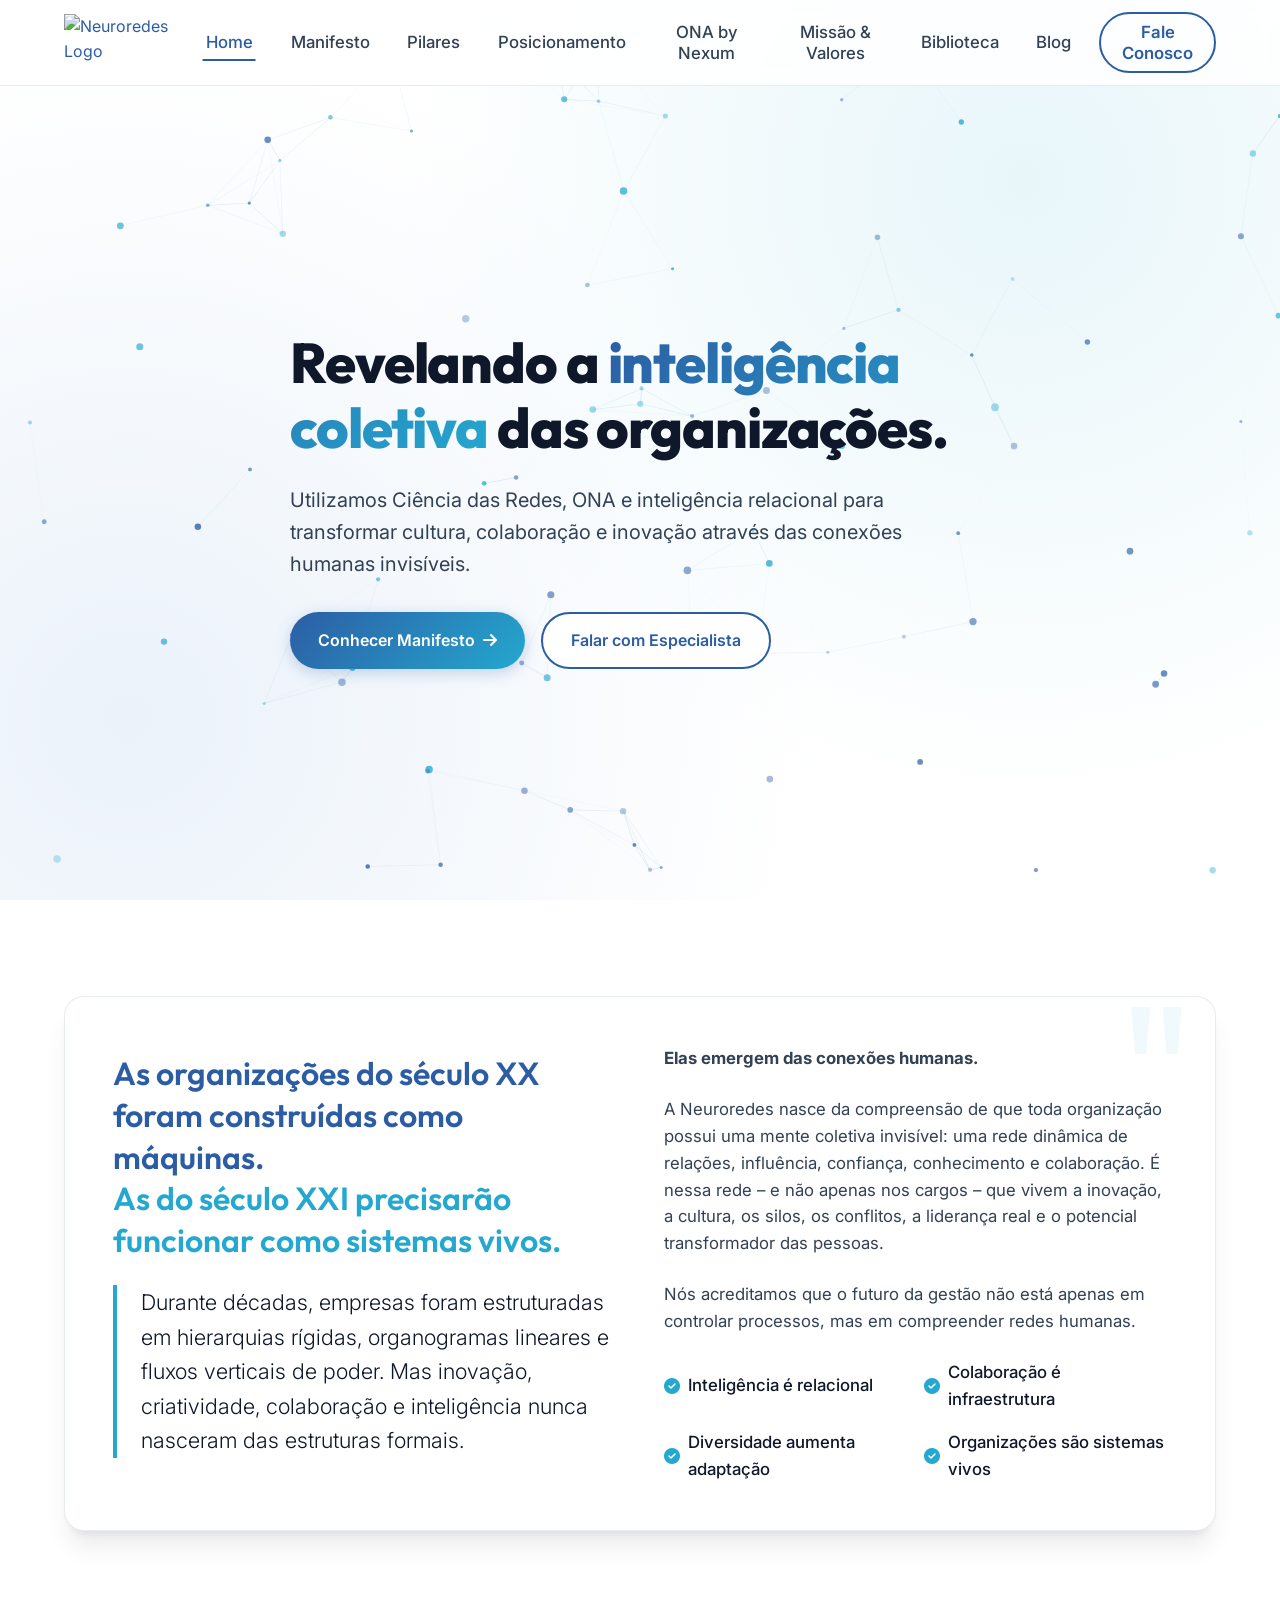
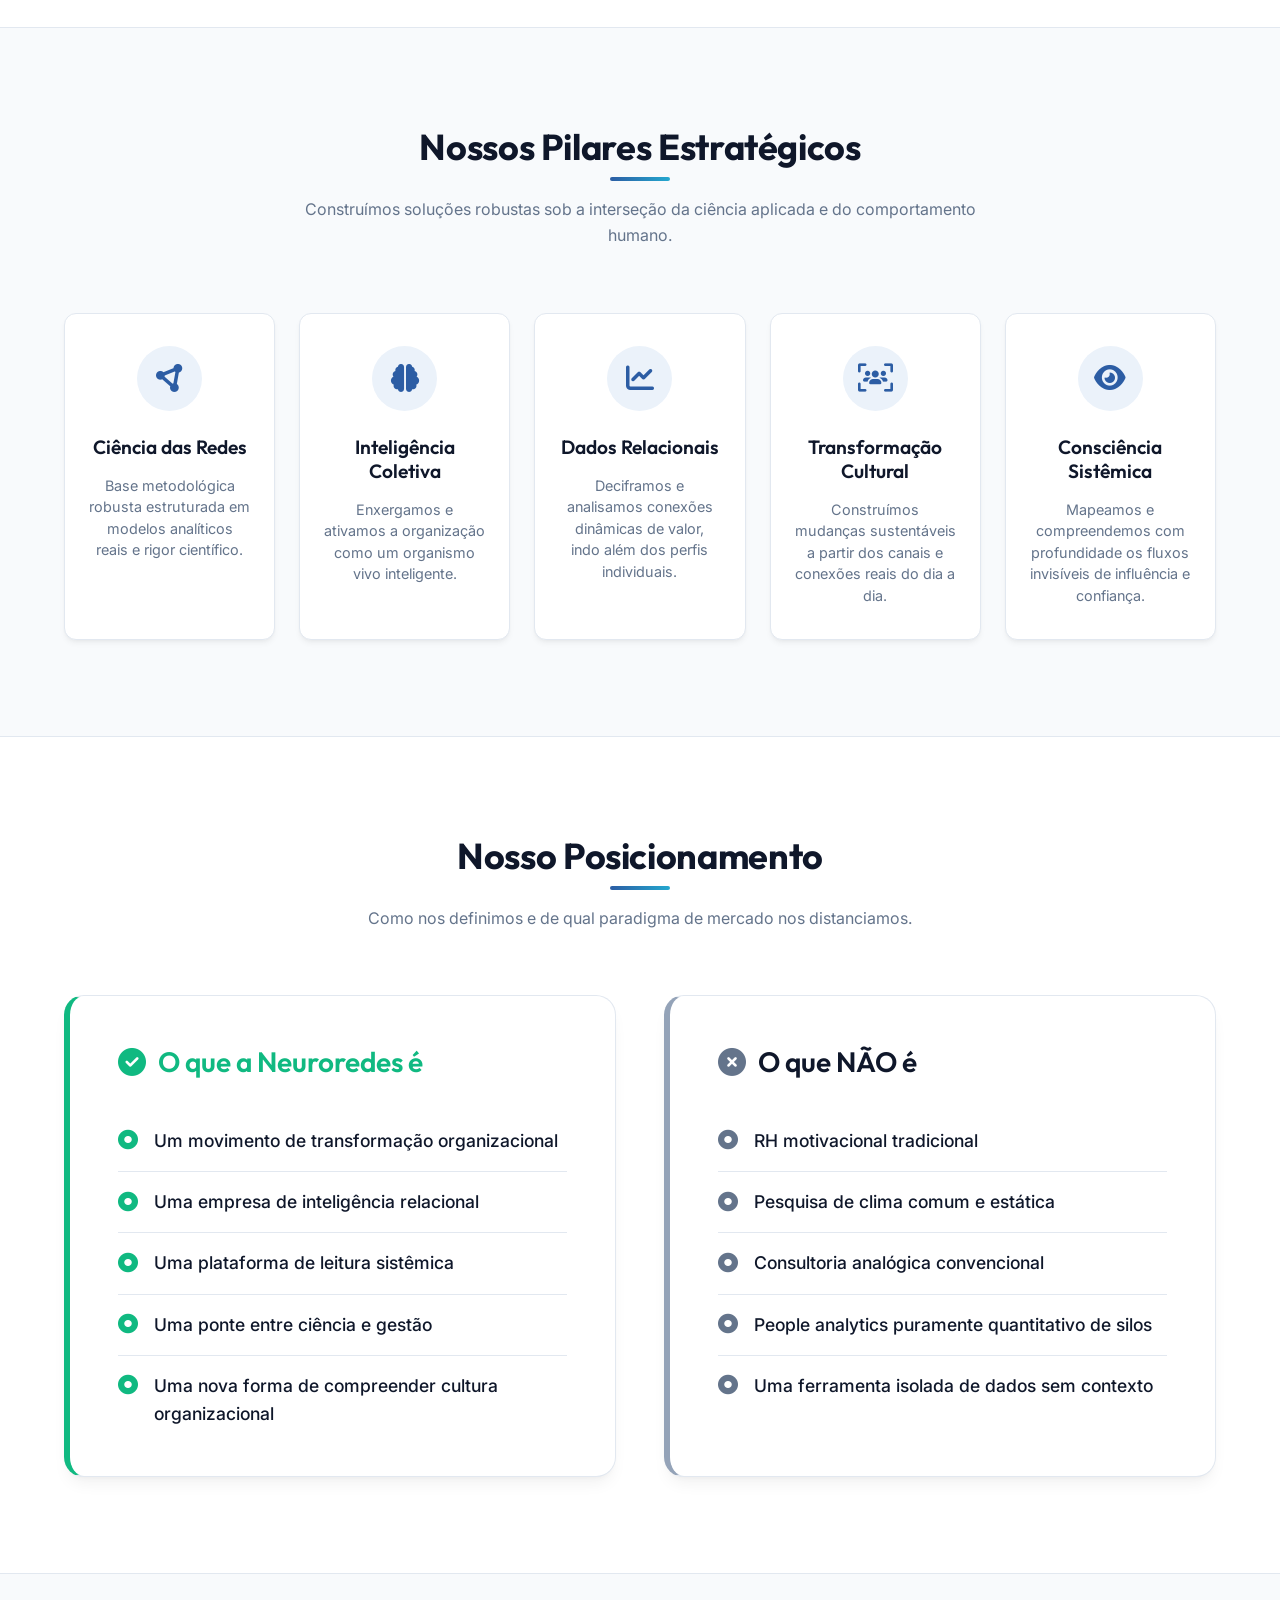
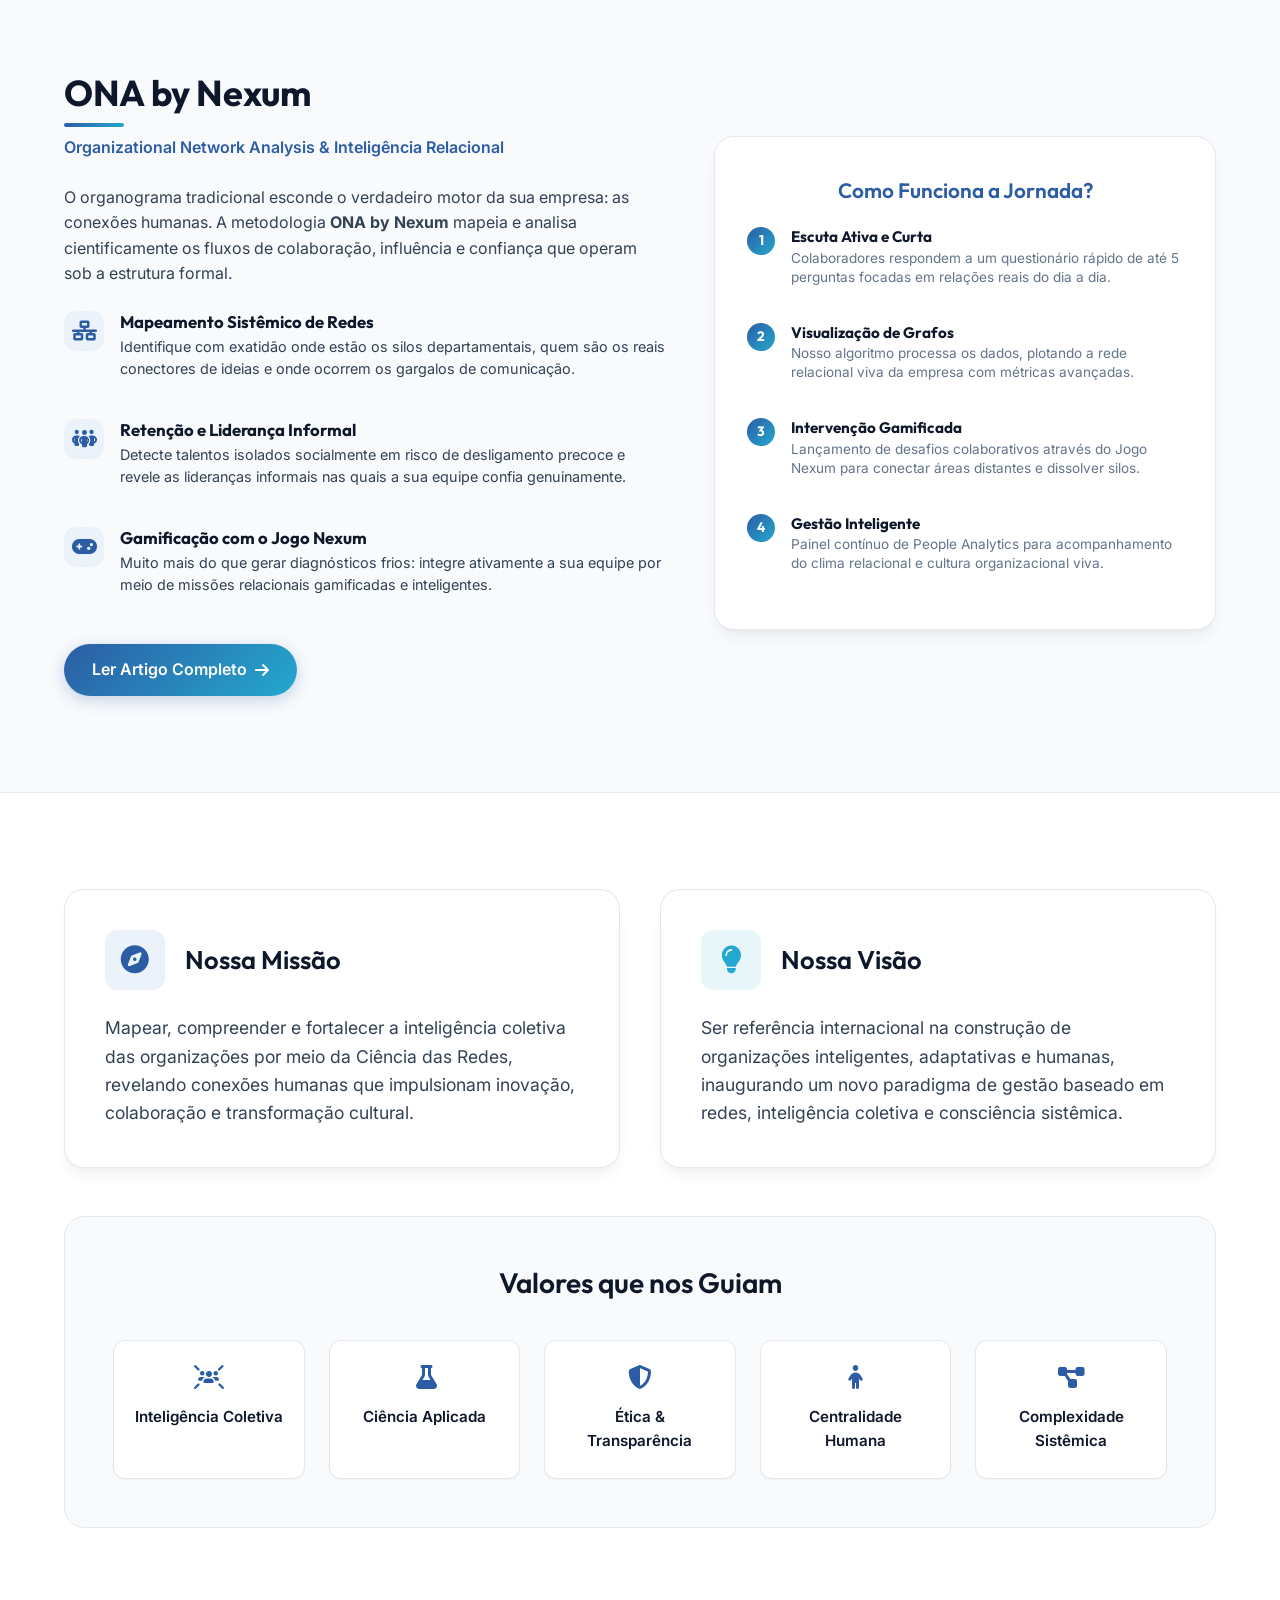
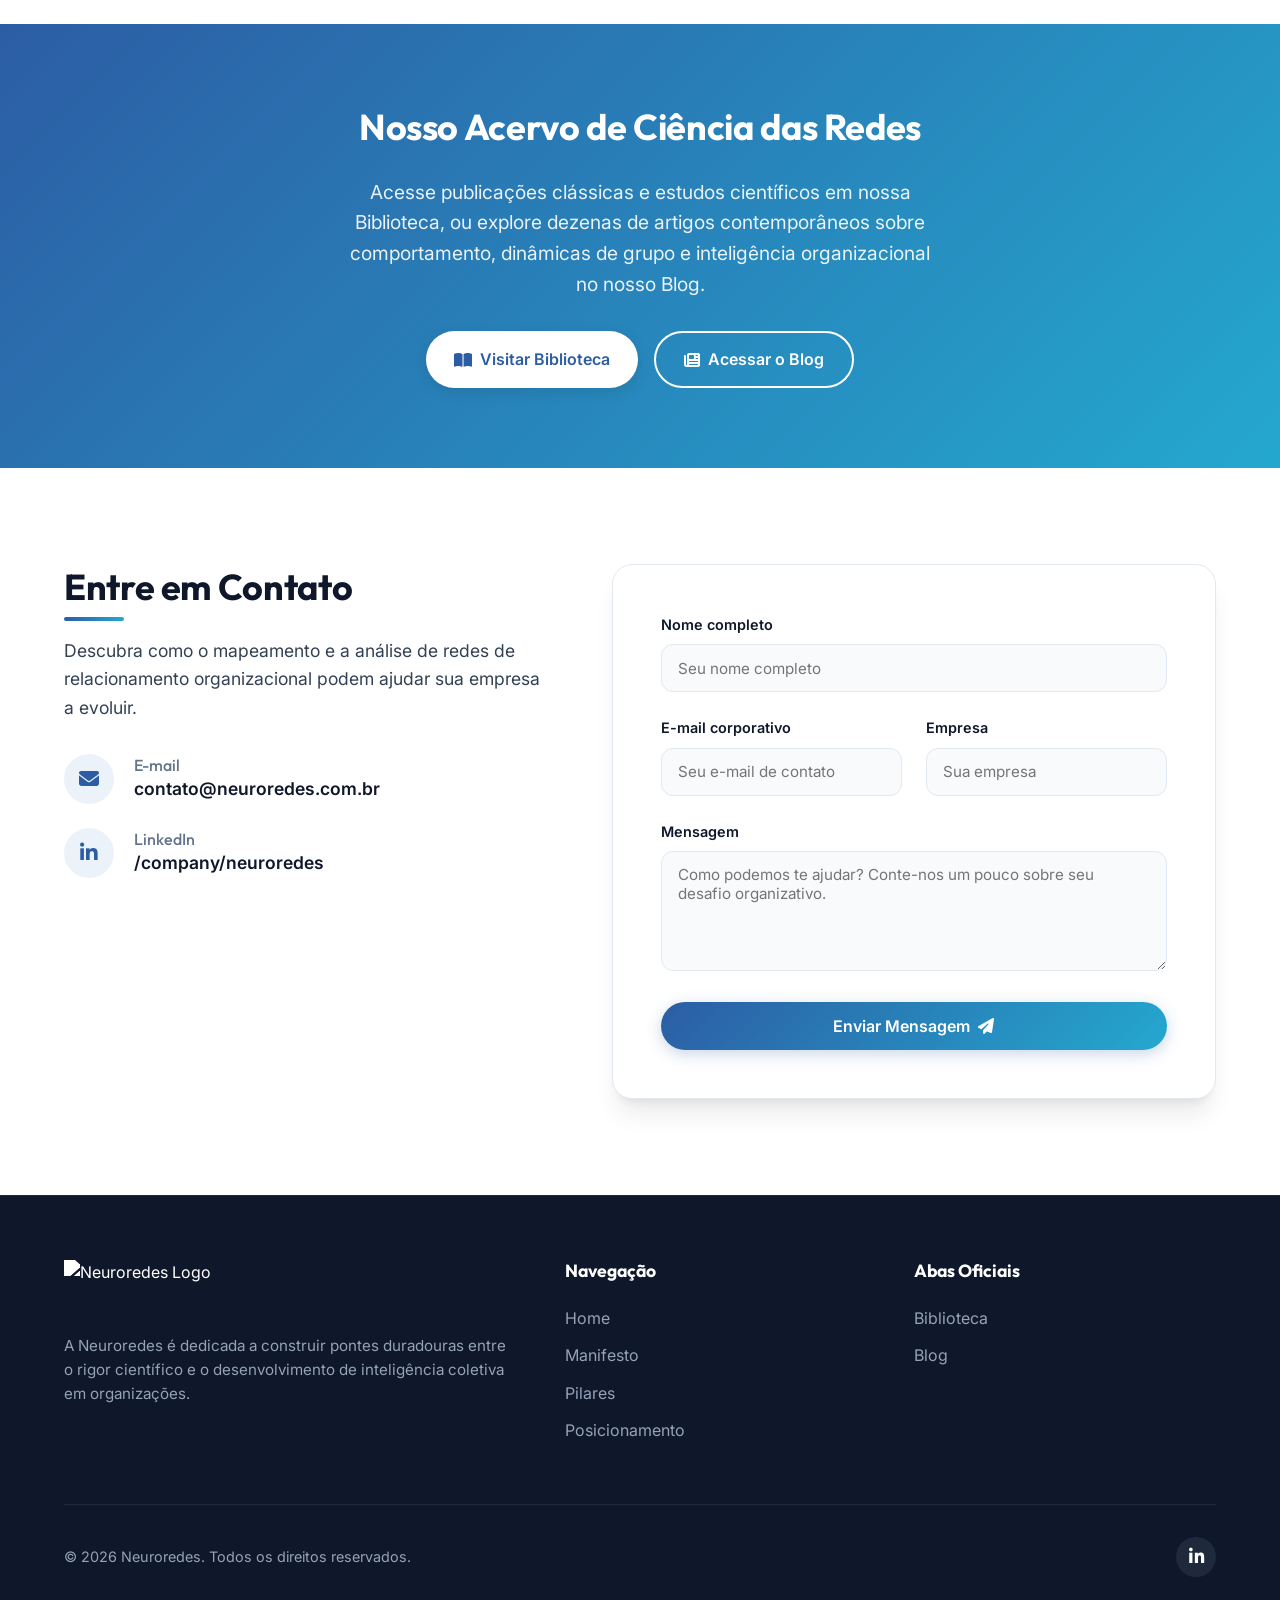
==== commit bbec5bc7: "Remove analyses and pesquisas tabs from headers and footers, and redesign Fale Conosco button into a" ====
--- a/index.html
+++ b/index.html
@@ -38,8 +38,6 @@
                     <li><a href="#identidade">Posicionamento</a></li>
                     <li><a href="#ona">ONA by Nexum</a></li>
                     <li><a href="#missao">Missão & Valores</a></li>
-                    <li><a href="https://analise.neuroredes.com.br" target="_blank">Análises</a></li>
-                    <li><a href="https://pesquisa.neuroredes.com.br/" target="_blank">Pesquisas</a></li>
                     <li><a href="biblioteca.html">Biblioteca</a></li>
                     <li><a href="blog.html">Blog</a></li>
                     <li><a href="#contato" class="btn-nav">Fale Conosco</a></li>
@@ -433,8 +431,6 @@
                     <ul>
                         <li><a href="biblioteca.html">Biblioteca</a></li>
                         <li><a href="blog.html">Blog</a></li>
-                        <li><a href="https://analise.neuroredes.com.br" target="_blank">Análises</a></li>
-                        <li><a href="https://pesquisa.neuroredes.com.br/" target="_blank">Pesquisas</a></li>
                     </ul>
                 </div>
             </div>
--- a/style.css
+++ b/style.css
@@ -172,16 +172,25 @@
 }
 
 .header.scrolled {
-    padding: 0.5rem 0;
+    padding: 0.25rem 0;
     box-shadow: var(--shadow-md);
     background-color: rgba(255, 255, 255, 0.95);
 }
 
+.header.scrolled .nav-container {
+    height: 70px;
+}
+
+.header.scrolled .logo img {
+    height: 48px;
+}
+
 .nav-container {
     display: flex;
     justify-content: space-between;
     align-items: center;
-    height: 75px;
+    height: 85px;
+    transition: height var(--transition-normal);
 }
 
 .logo {
@@ -190,7 +199,7 @@
 }
 
 .logo img {
-    height: 50px;
+    height: 58px;
     width: auto;
     transition: var(--transition-normal);
 }
@@ -198,23 +207,35 @@
 .nav-links {
     display: flex;
     list-style: none;
-    align-items: center;
-    gap: 1.5rem;
+    align-items: stretch;
+    gap: 1.15rem;
+    height: 100%;
+}
+
+.nav-links li {
+    display: flex;
+    align-items: stretch;
 }
 
 .nav-links a {
     color: var(--text-secondary);
     font-weight: 500;
-    font-size: 0.95rem;
-    padding: 0.5rem 0.75rem;
+    font-size: 1.05rem; /* Aumentado de 0.95rem */
+    padding: 0.25rem 0.6rem;
     border-radius: var(--radius-sm);
     position: relative;
+    display: flex;
+    align-items: center;
+    justify-content: center;
+    text-align: center;
+    line-height: 1.25;
+    height: 100%;
 }
 
 .nav-links a::after {
     content: '';
     position: absolute;
-    bottom: 0;
+    bottom: 12px;
     left: 50%;
     width: 0;
     height: 2px;
@@ -234,11 +255,16 @@
 }
 
 .nav-links a.btn-nav {
-    background: linear-gradient(135deg, var(--color-primary), var(--color-secondary));
-    color: white;
-    padding: 0.6rem 1.25rem;
-    border-radius: var(--radius-full);
-    box-shadow: 0 4px 10px rgba(44, 93, 164, 0.2);
+    border: 2px solid var(--color-primary);
+    background: transparent;
+    color: var(--color-primary);
+    font-weight: 600;
+    padding: 0.45rem 1.3rem;
+    border-radius: 50px; /* Destaque ovalado */
+    align-self: center;
+    display: inline-flex;
+    height: auto;
+    transition: var(--transition-fast);
 }
 
 .nav-links a.btn-nav::after {
@@ -246,9 +272,10 @@
 }
 
 .nav-links a.btn-nav:hover {
+    background: var(--color-primary);
+    color: white;
     transform: translateY(-2px);
-    box-shadow: 0 6px 15px rgba(44, 93, 164, 0.3);
-    color: white;
+    box-shadow: 0 4px 12px rgba(44, 93, 164, 0.18);
 }
 
 .menu-toggle {
@@ -1160,13 +1187,13 @@
     }
 }
 
-@media (max-width: 768px) {
+@media (max-width: 1150px) {
     .menu-toggle {
         display: block;
     }
     .nav-links {
         position: absolute;
-        top: 75px;
+        top: 85px;
         left: 0;
         width: 100%;
         background-color: var(--bg-main);
@@ -1180,7 +1207,7 @@
         z-index: 999;
     }
     .nav-links.active {
-        max-height: 400px;
+        max-height: 600px;
     }
     .nav-links li {
         width: 100%;
@@ -1188,6 +1215,8 @@
     }
     .nav-links a {
         display: block;
+        height: auto;
+        min-height: auto;
         padding: 1rem 0;
         border-bottom: 1px solid rgba(226, 232, 240, 0.5);
     }
@@ -1197,7 +1226,15 @@
     .nav-links a.btn-nav {
         margin: 1rem auto;
         width: 80%;
-        border-radius: var(--radius-full);
+        border-radius: 50px;
+        background: var(--color-primary);
+        color: white;
+        text-align: center;
+        justify-content: center;
+    }
+    .nav-links a.btn-nav:hover {
+        background: var(--color-primary-dark);
+        color: white;
     }
     
     .hero {
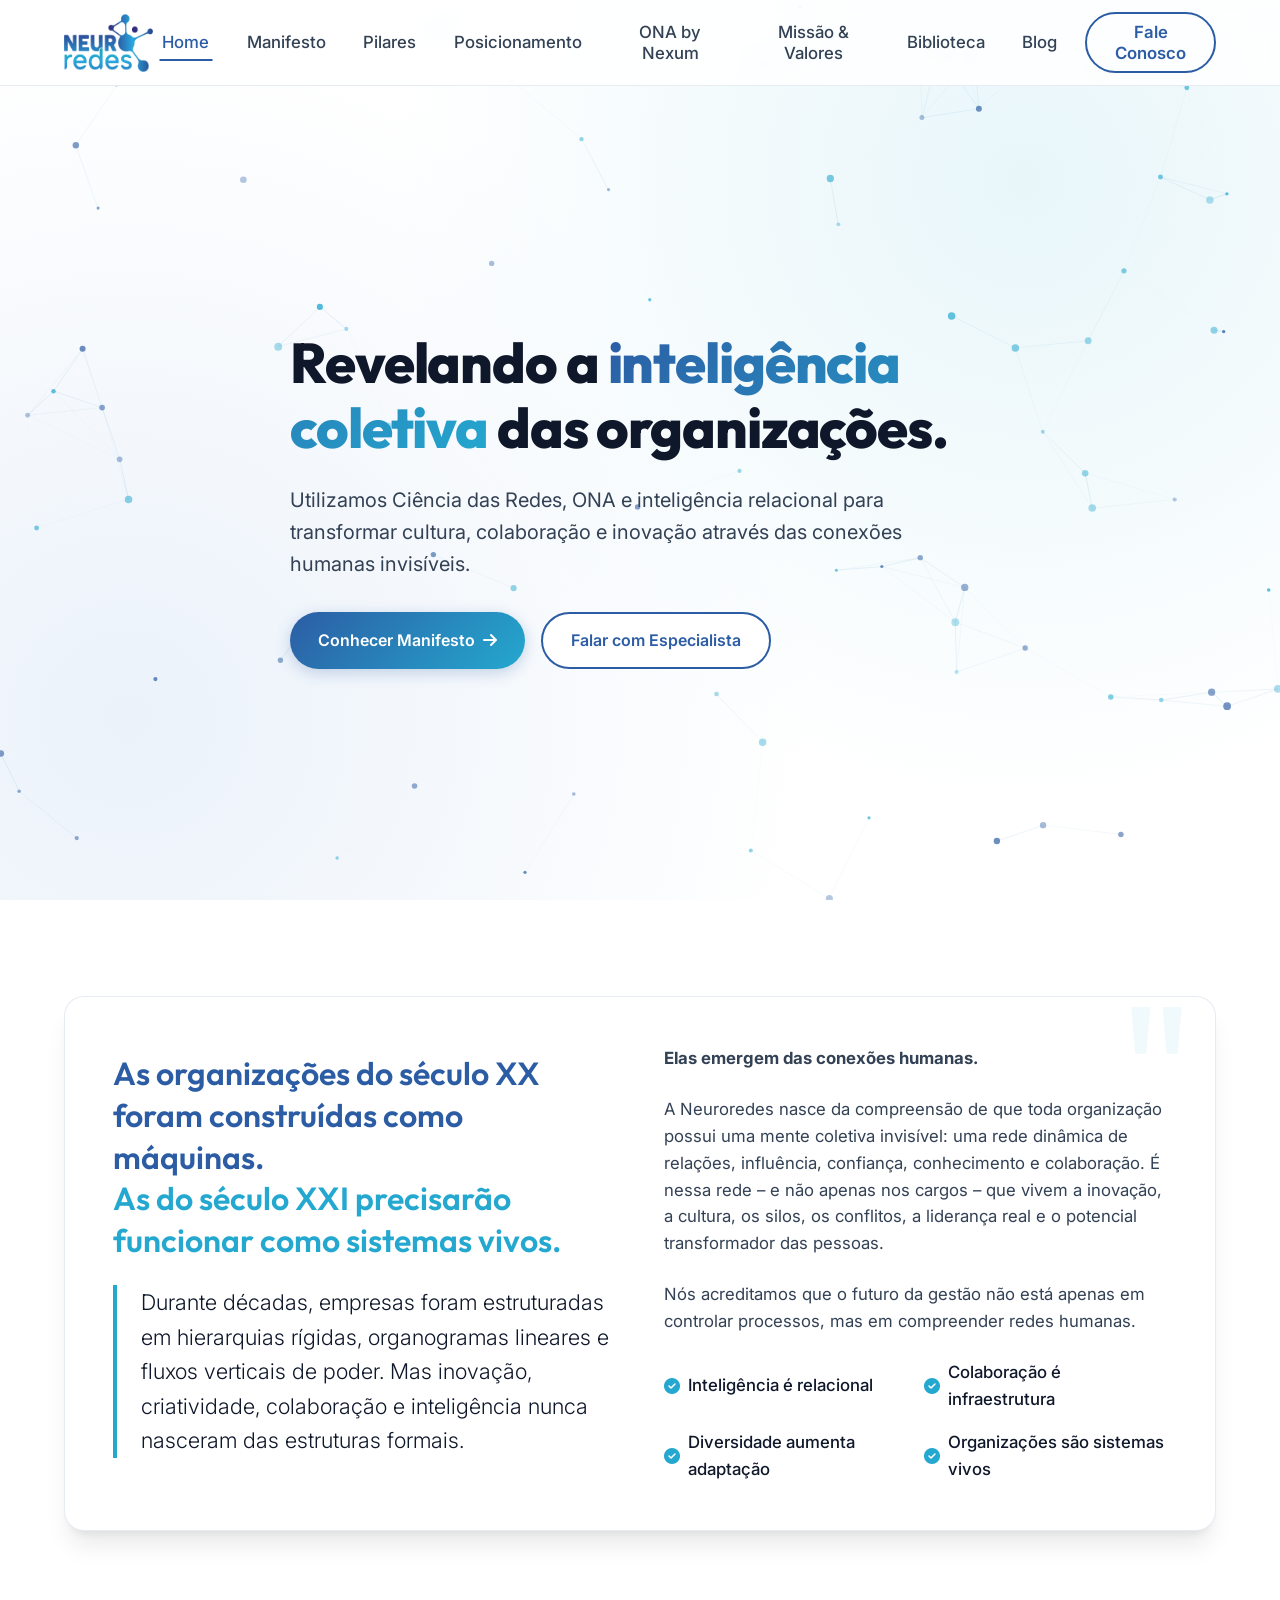
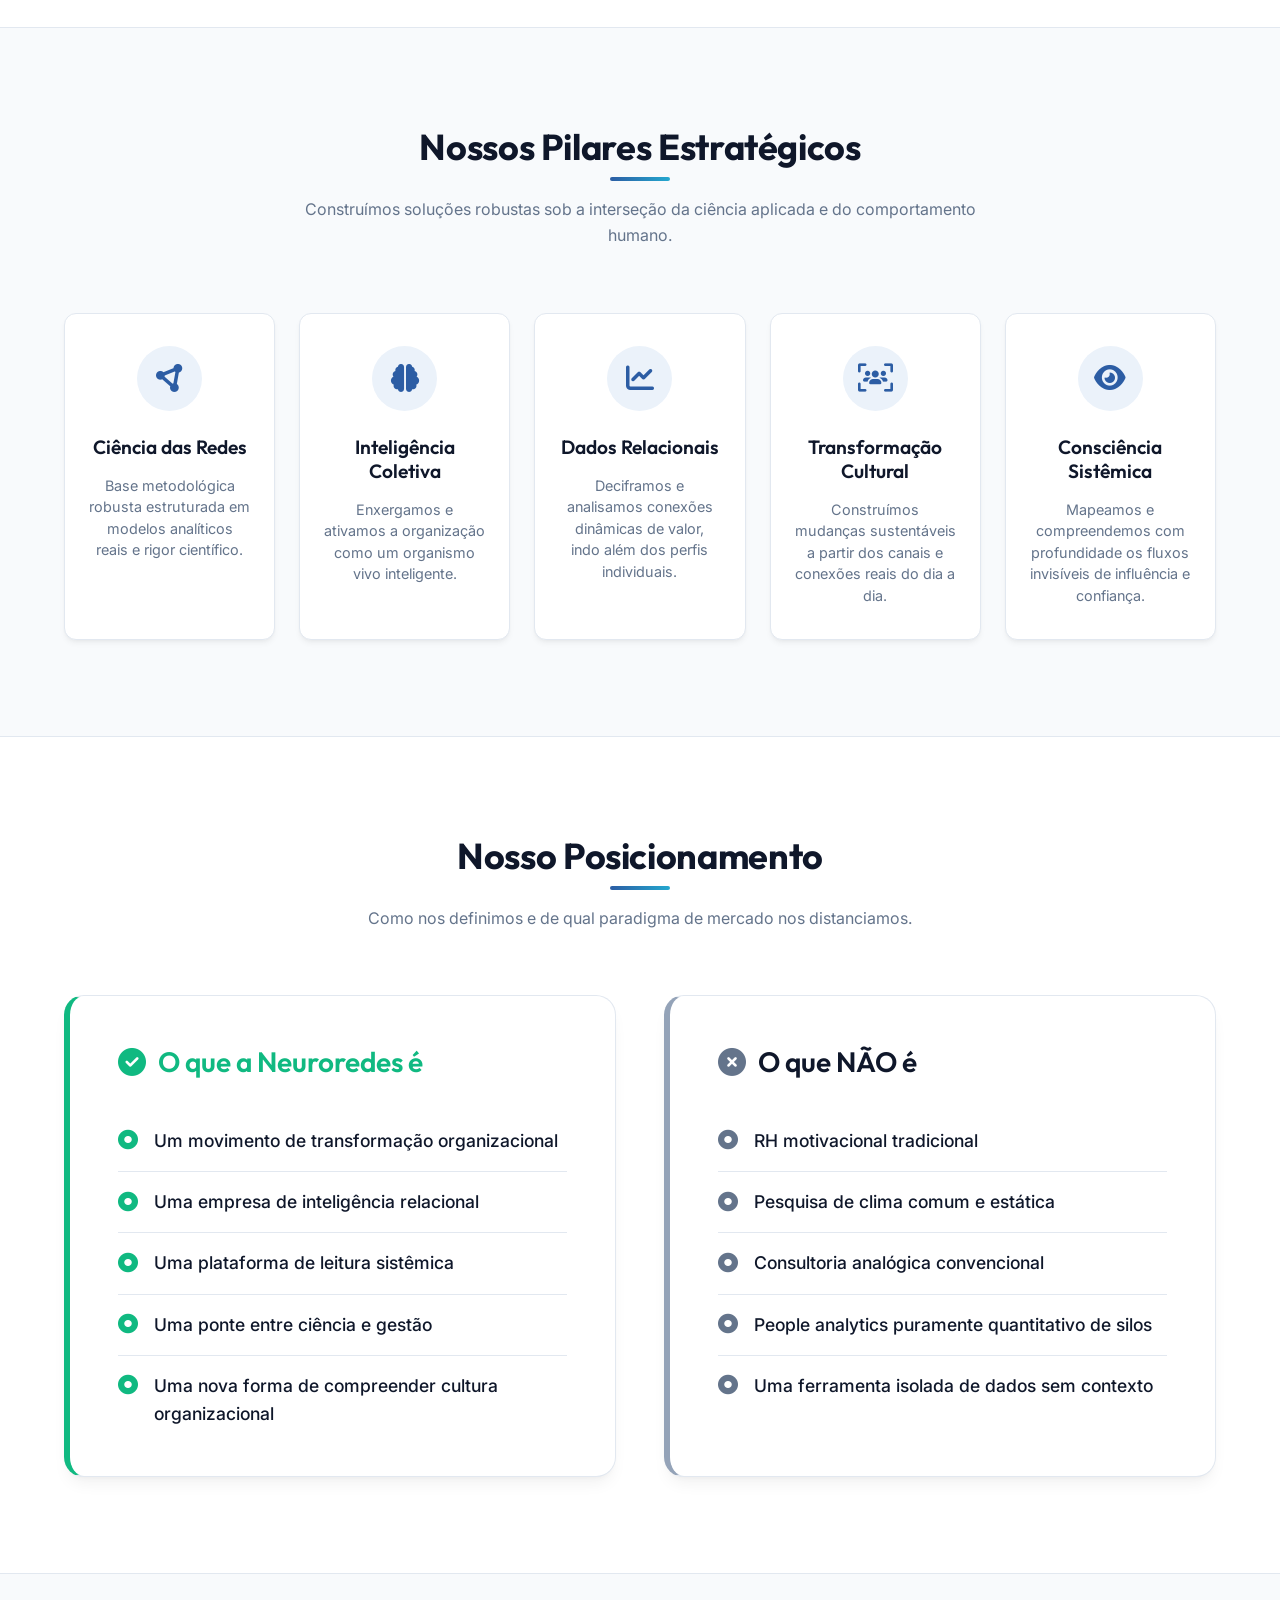
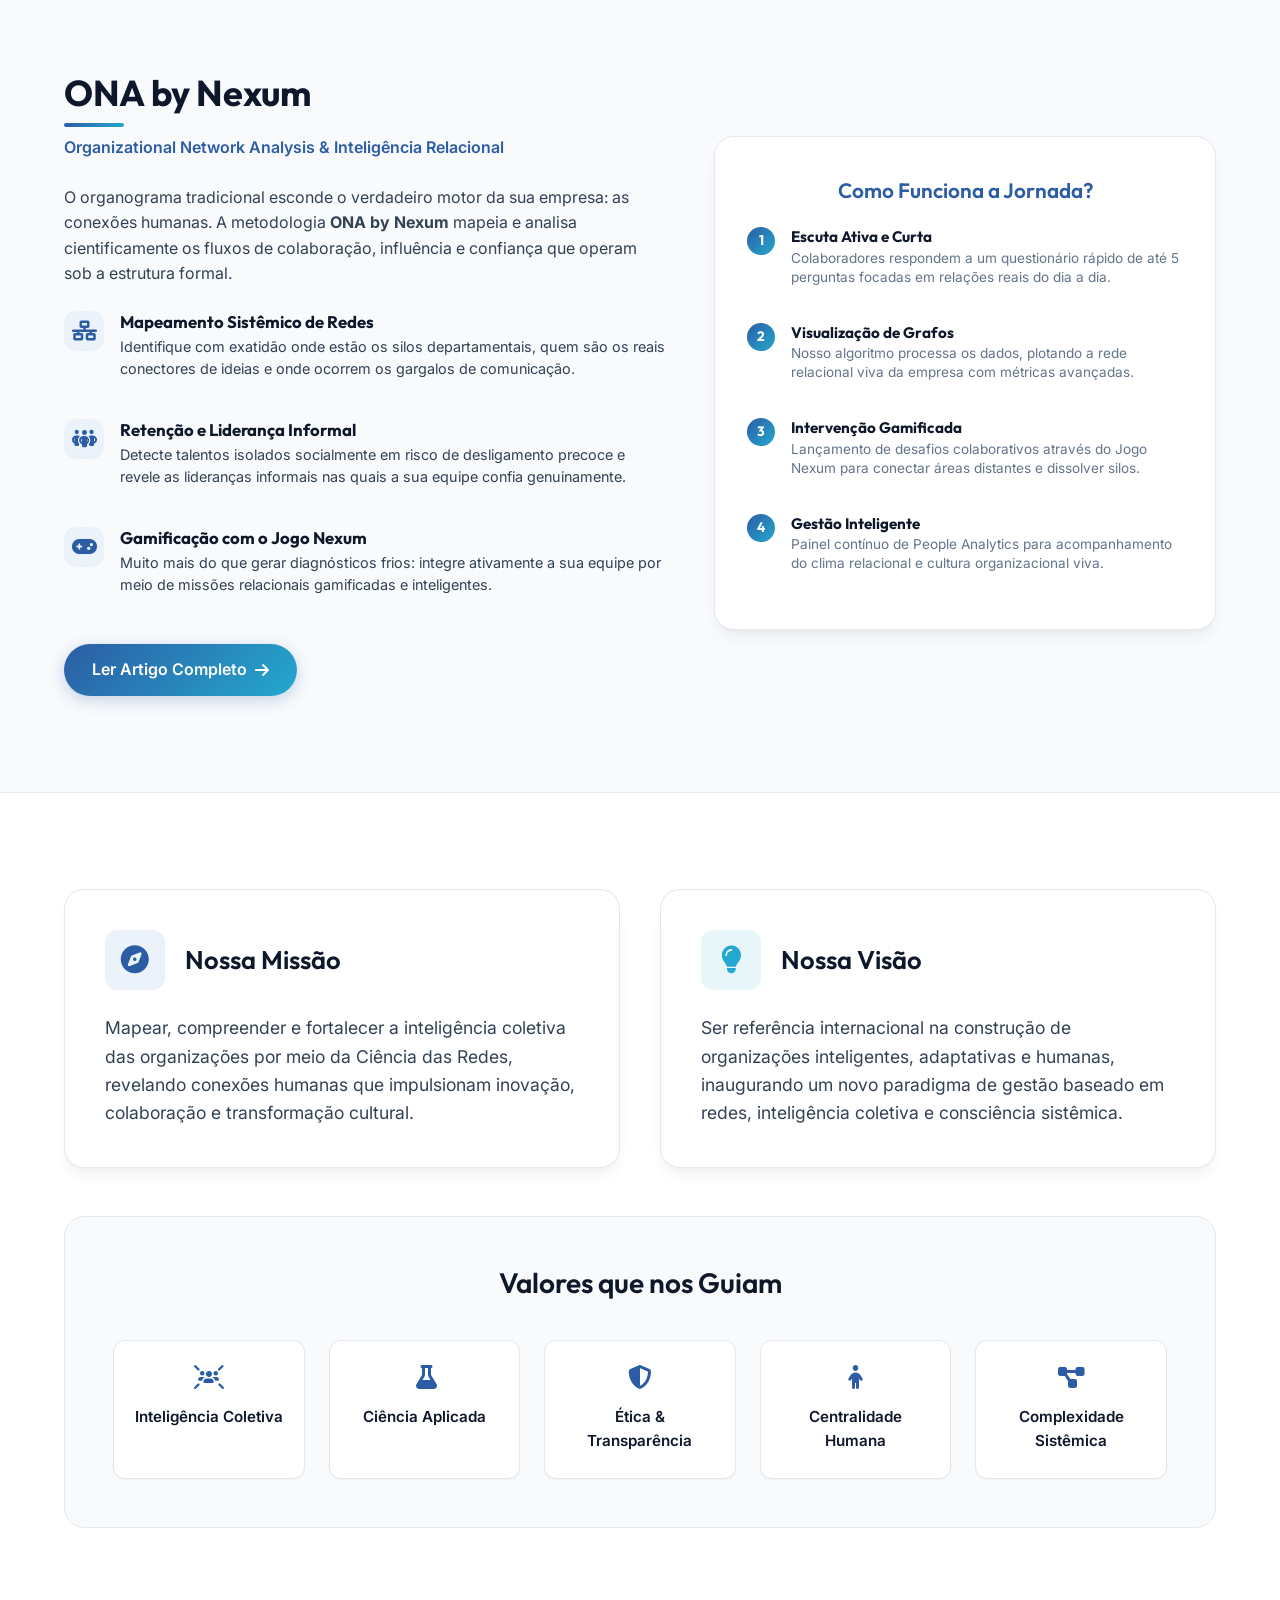
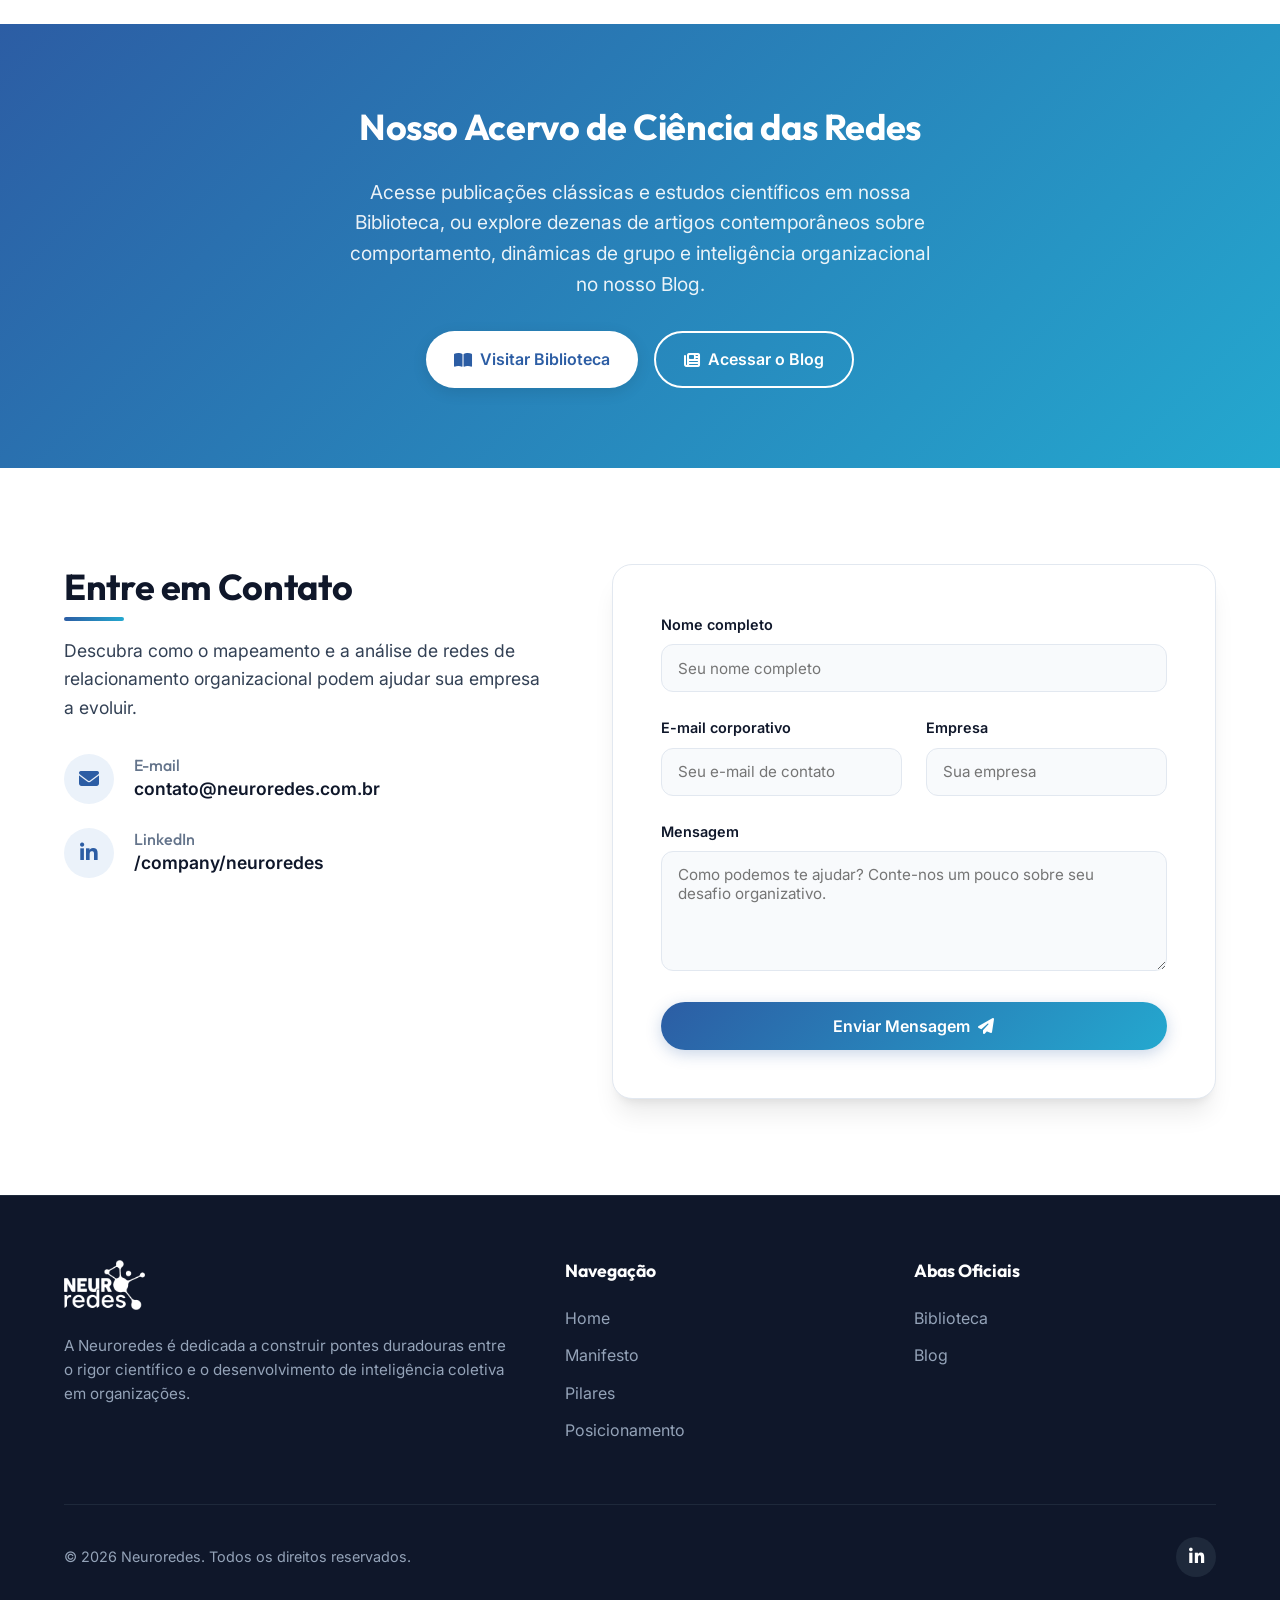
==== commit 93bb2619: "Download logo.png locally and point all pages to use local asset, preventing hotlink blocks" ====
--- a/index.html
+++ b/index.html
@@ -27,7 +27,7 @@
     <header class="header">
         <div class="container nav-container">
             <a href="#home" class="logo">
-                <img src="https://neuroredes.com.br/wp-content/uploads/2023/08/Asset-1neuroredes.png" alt="Neuroredes Logo" id="nav-logo">
+                <img src="logo.png" alt="Neuroredes Logo" id="nav-logo">
             </a>
             
             <nav>
@@ -411,7 +411,7 @@
             <div class="footer-top">
                 <div class="footer-desc-col">
                     <a href="#home" class="footer-logo">
-                        <img src="https://neuroredes.com.br/wp-content/uploads/2023/08/Asset-1neuroredes.png" alt="Neuroredes Logo">
+                        <img src="logo.png" alt="Neuroredes Logo">
                     </a>
                     <p class="footer-desc">A Neuroredes é dedicada a construir pontes duradouras entre o rigor científico e o desenvolvimento de inteligência coletiva em organizações.</p>
                 </div>
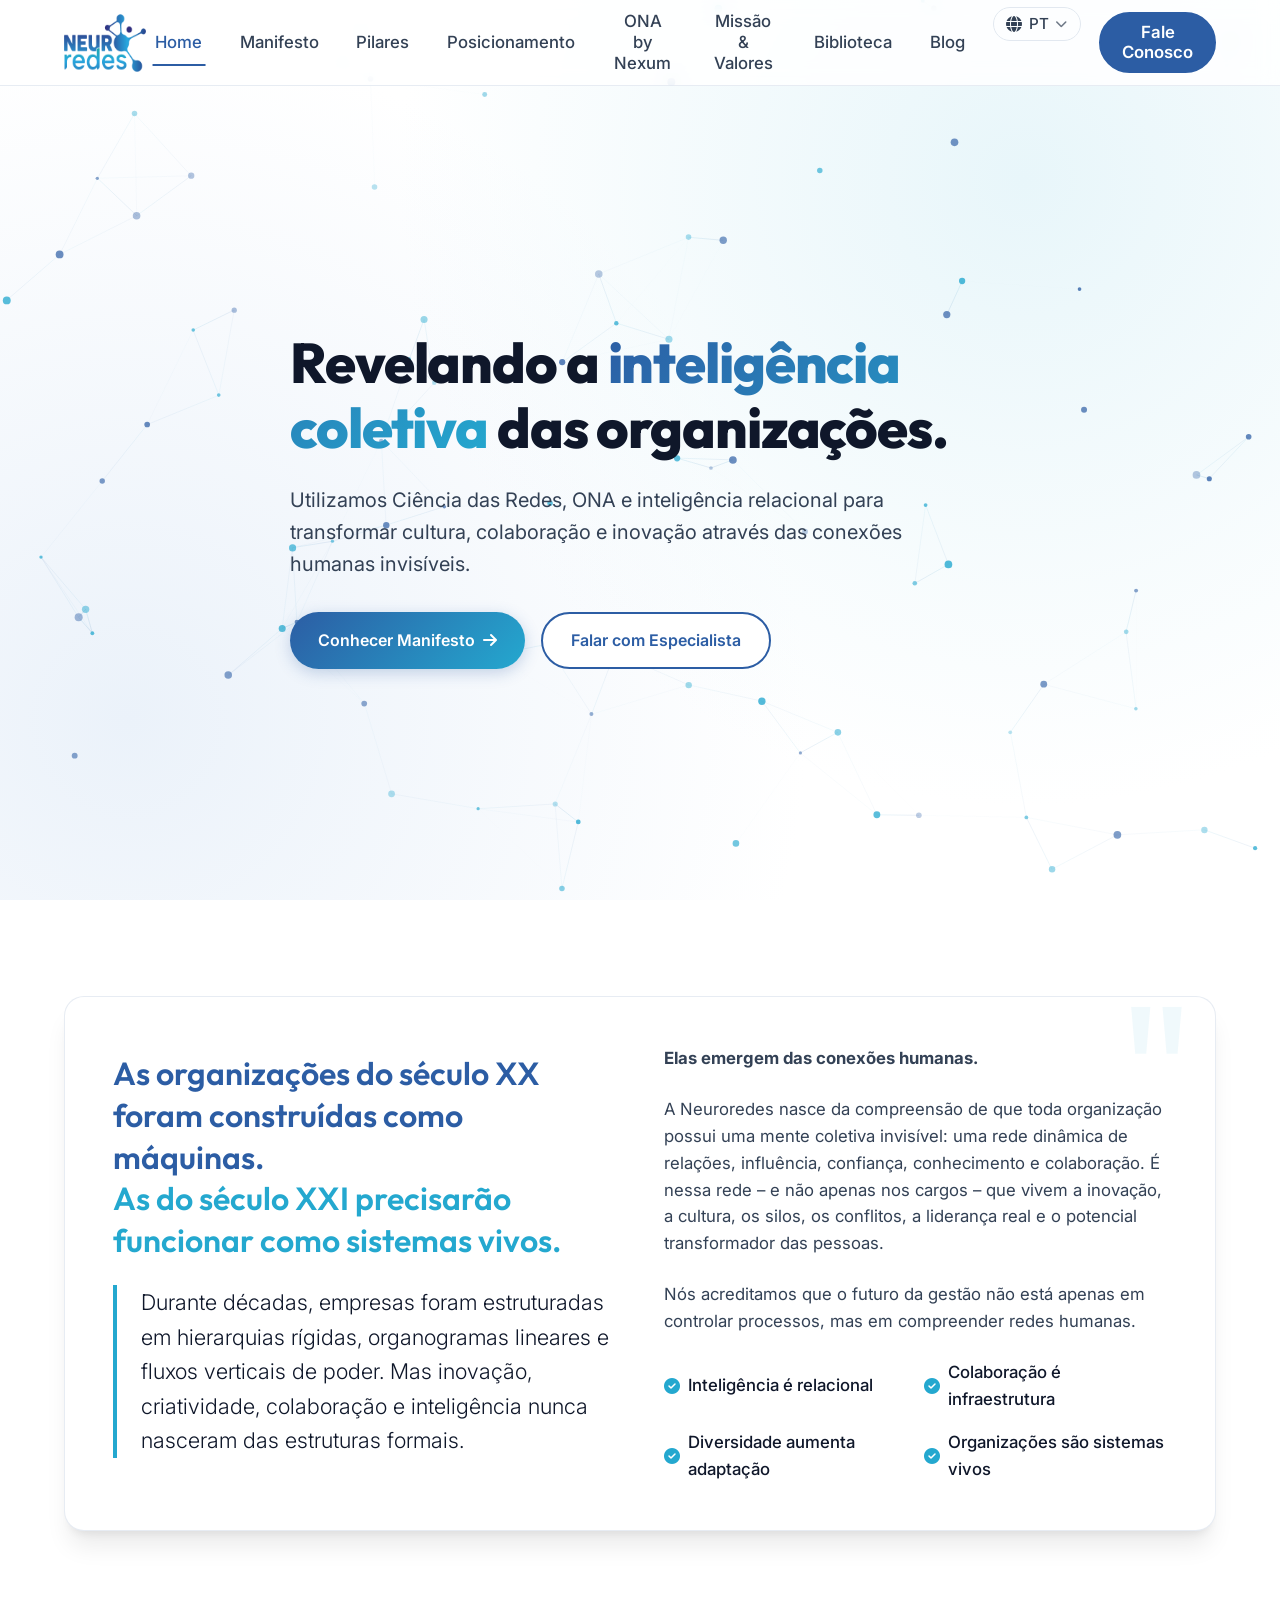
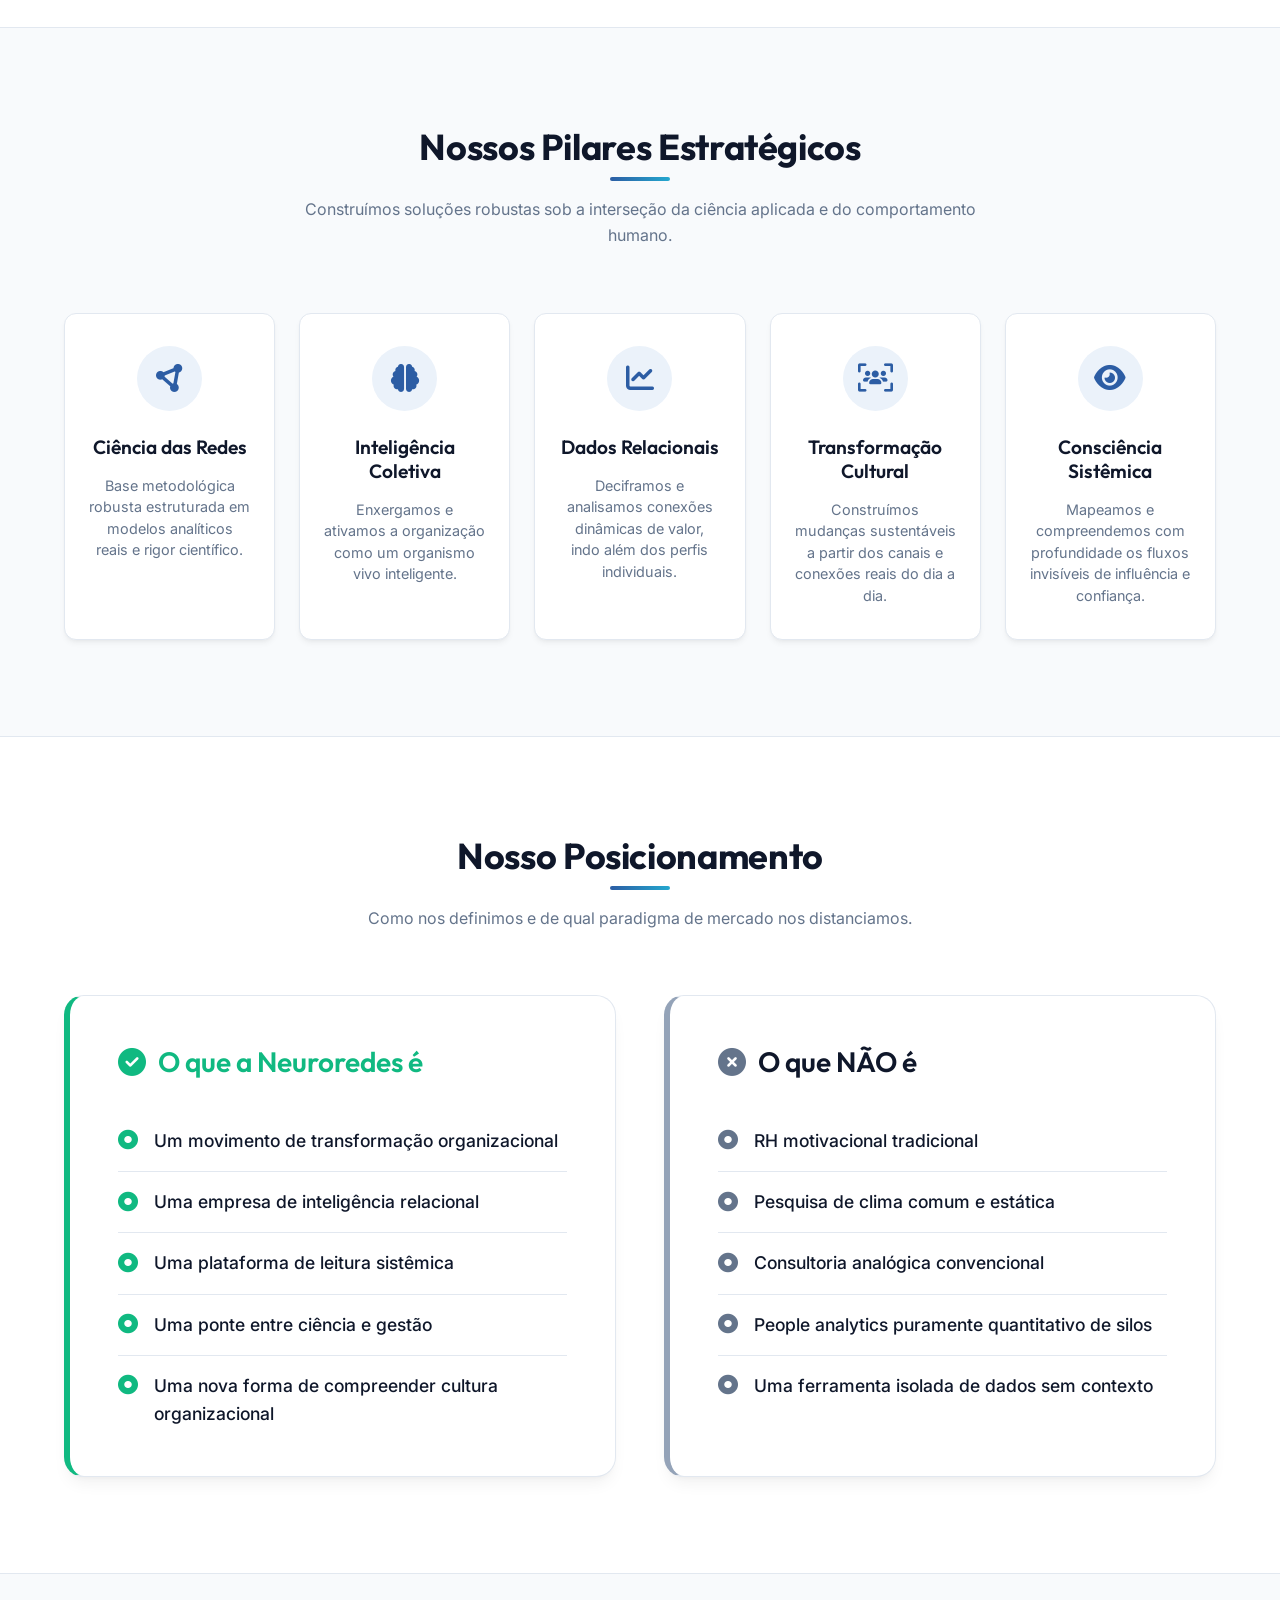
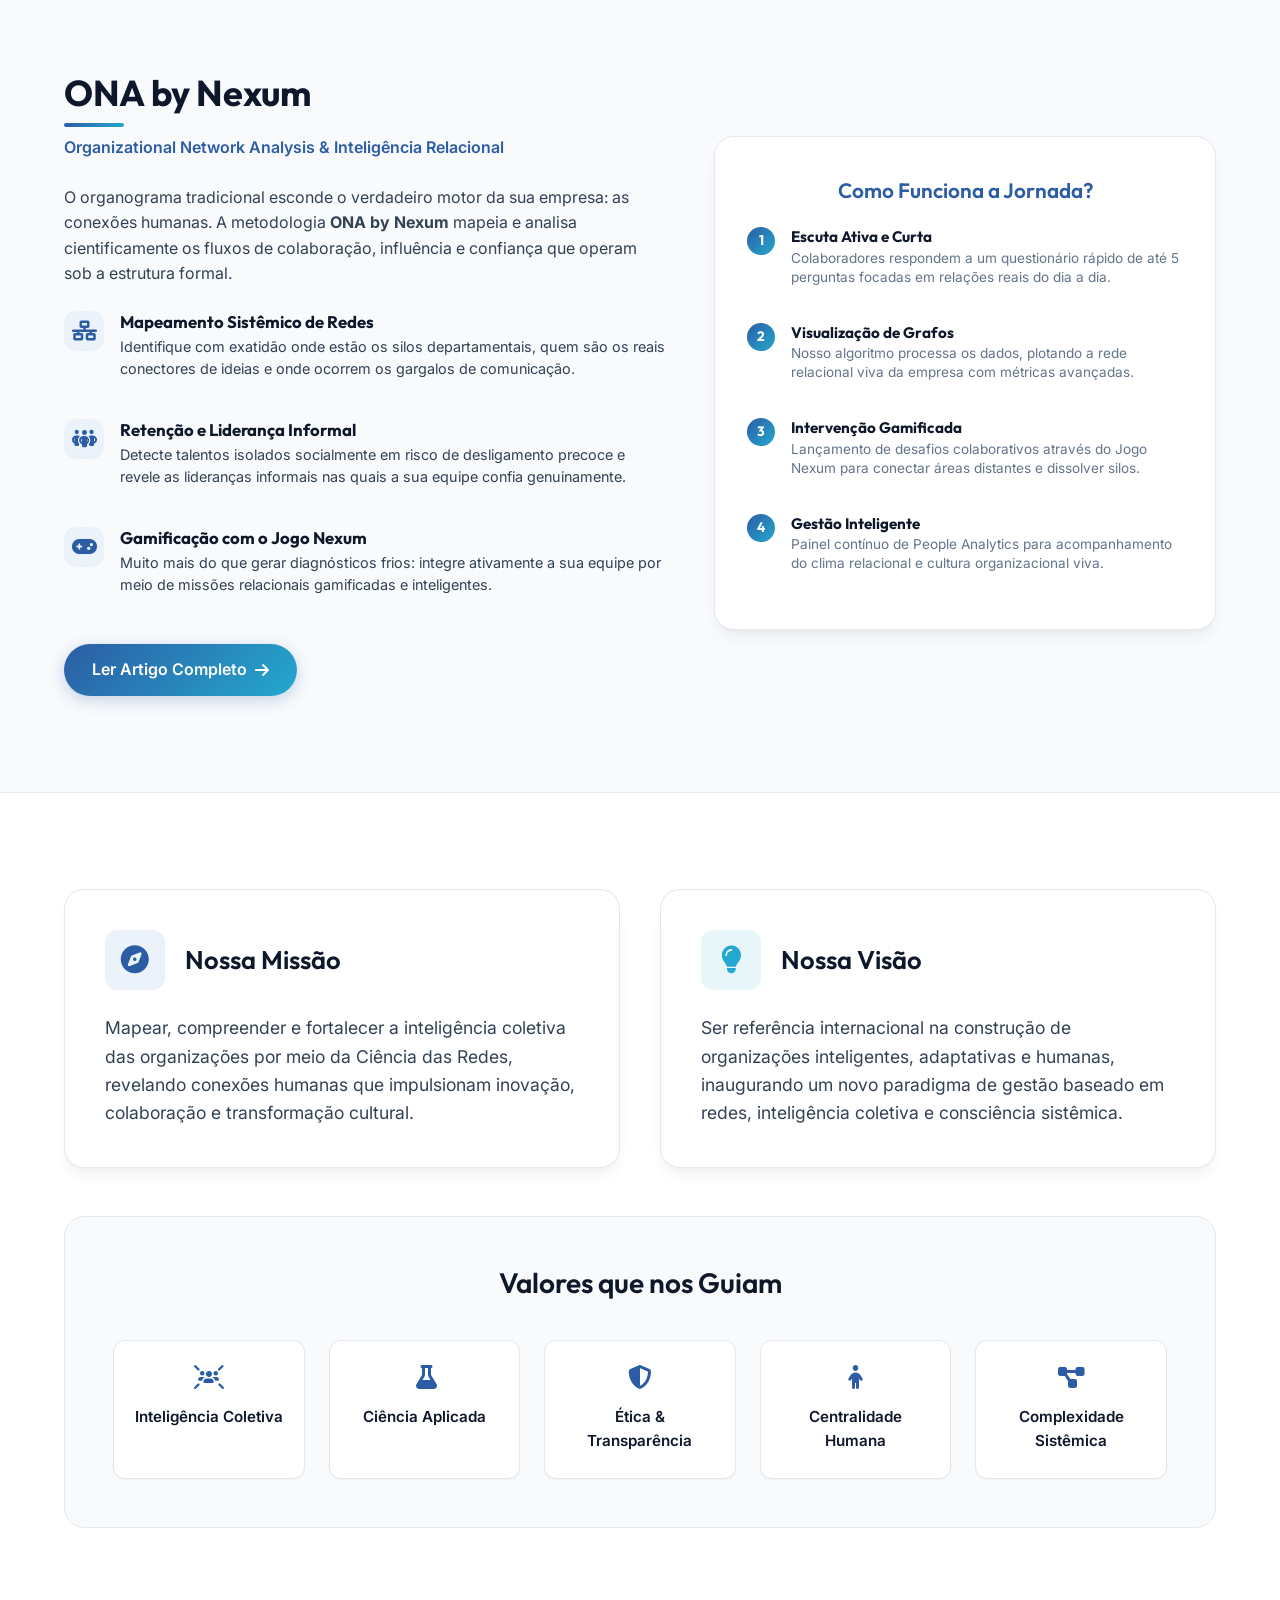
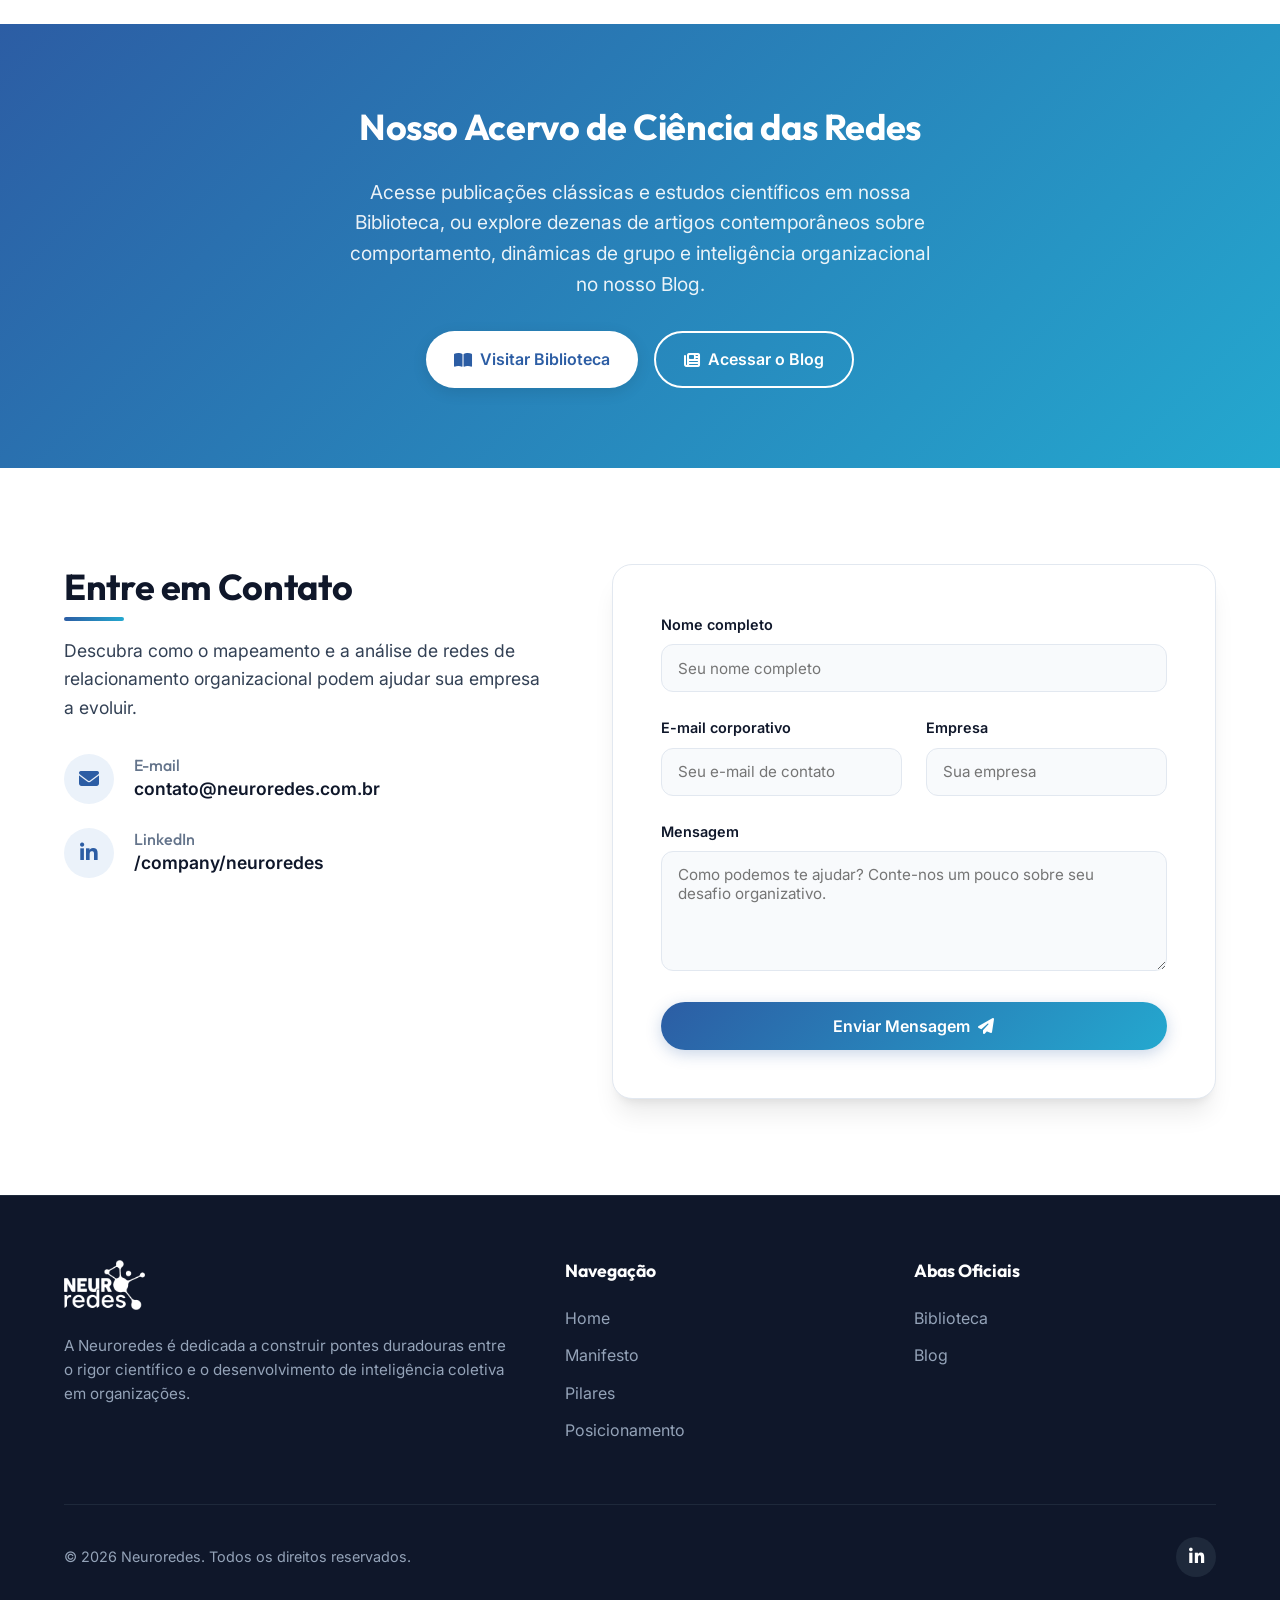
==== commit 8a00af03: "Fix blog-search layout overlap, add translation notranslate wrapper to search stats, and force cache" ====
--- a/index.html
+++ b/index.html
@@ -16,7 +16,7 @@
     <meta property="og:type" content="website">
     
     <!-- CSS Stylesheet -->
-    <link rel="stylesheet" href="style.css">
+    <link rel="stylesheet" href="style.css?v=1.3">
     
     <!-- FontAwesome Icons -->
     <link rel="stylesheet" href="https://cdnjs.cloudflare.com/ajax/libs/font-awesome/6.4.0/css/all.min.css">
@@ -447,6 +447,6 @@
     </footer>
 
     <!-- JS Logic -->
-    <script src="script.js"></script>
+    <script src="script.js?v=1.3"></script>
 </body>
 </html>
--- a/style.css
+++ b/style.css
@@ -256,8 +256,8 @@
 
 .nav-links a.btn-nav {
     border: 2px solid var(--color-primary);
-    background: transparent;
-    color: var(--color-primary);
+    background: var(--color-primary);
+    color: white;
     font-weight: 600;
     padding: 0.45rem 1.3rem;
     border-radius: 50px; /* Destaque ovalado */
@@ -272,10 +272,11 @@
 }
 
 .nav-links a.btn-nav:hover {
-    background: var(--color-primary);
+    background: var(--color-primary-dark);
+    border-color: var(--color-primary-dark);
     color: white;
     transform: translateY(-2px);
-    box-shadow: 0 4px 12px rgba(44, 93, 164, 0.18);
+    box-shadow: 0 4px 12px rgba(44, 93, 164, 0.25);
 }
 
 .menu-toggle {
@@ -1315,7 +1316,7 @@
     pointer-events: none;
 }
 
-#library-search {
+#library-search, #blog-search {
     width: 100%;
     padding: 0.85rem 1.25rem 0.85rem 3rem;
     border-radius: var(--radius-full);
@@ -1327,7 +1328,7 @@
     transition: var(--transition-normal);
 }
 
-#library-search:focus {
+#library-search:focus, #blog-search:focus {
     outline: none;
     border-color: var(--color-primary);
     background-color: var(--bg-main);
@@ -2122,3 +2123,144 @@
         gap: 2.5rem;
     }
 }
+
+/* ==========================================================================
+   Language Selector and Google Translate Custom Integration
+   ========================================================================== */
+
+/* Language Selector Li */
+.lang-selector-container {
+    display: flex;
+    align-items: center;
+    position: relative;
+}
+
+.lang-dropdown {
+    position: relative;
+    display: inline-block;
+}
+
+.lang-btn {
+    background: transparent;
+    border: 1px solid var(--border-color);
+    color: var(--text-secondary);
+    font-family: var(--font-body);
+    font-weight: 500;
+    font-size: 0.95rem;
+    padding: 0.4rem 0.8rem;
+    border-radius: 20px;
+    cursor: pointer;
+    display: flex;
+    align-items: center;
+    gap: 0.4rem;
+    transition: var(--transition-fast);
+}
+
+.lang-btn:hover {
+    border-color: var(--color-primary);
+    color: var(--color-primary);
+}
+
+.lang-btn i.fa-globe {
+    font-size: 1rem;
+}
+
+.lang-btn i.fa-chevron-down {
+    font-size: 0.75rem;
+    opacity: 0.7;
+}
+
+.lang-dropdown-content {
+    display: none;
+    position: absolute;
+    right: 0;
+    top: calc(100% + 8px);
+    background-color: white;
+    min-width: 140px;
+    box-shadow: 0 10px 25px rgba(0, 0, 0, 0.08);
+    border-radius: 8px;
+    border: 1px solid var(--border-color);
+    z-index: 1000;
+    padding: 0.5rem 0;
+    overflow: hidden;
+}
+
+.lang-dropdown-content a {
+    color: var(--text-primary);
+    padding: 0.6rem 1rem;
+    text-decoration: none;
+    display: flex;
+    align-items: center;
+    gap: 0.6rem;
+    font-size: 0.9rem;
+    font-weight: 500;
+    transition: var(--transition-fast);
+    line-height: 1;
+    width: 100%;
+}
+
+.lang-dropdown-content a::after {
+    display: none !important; /* Hide standard nav hover underline line */
+}
+
+.lang-dropdown-content a:hover {
+    background-color: var(--bg-alt);
+    color: var(--color-primary);
+}
+
+.lang-dropdown-content a img {
+    width: 18px;
+    height: auto;
+    border-radius: 2px;
+}
+
+/* Show dropdown on hover */
+.lang-dropdown:hover .lang-dropdown-content,
+.lang-dropdown.active .lang-dropdown-content {
+    display: block;
+}
+
+/* Google Translate Style Overrides to keep the site clean */
+html {
+    top: 0 !important;
+    margin-top: 0 !important;
+}
+
+body {
+    top: 0 !important;
+    margin-top: 0 !important;
+    position: static !important;
+}
+
+/* Hide Google Translate top bar frame completely */
+.goog-te-banner-frame.skiptranslate, 
+.goog-te-banner-frame,
+#goog-gt-tt,
+.goog-te-balloon-frame,
+iframe.skiptranslate,
+iframe[class*="translate"] {
+    display: none !important;
+    visibility: hidden !important;
+}
+
+.goog-text-highlight {
+    background: none !important;
+    box-shadow: none !important;
+}
+
+/* Responsive adjustment for Mobile Hamburger Menu */
+@media (max-width: 1150px) {
+    .lang-selector-container {
+        justify-content: center;
+        margin: 0.5rem auto;
+        width: 100%;
+    }
+    .lang-dropdown {
+        width: auto;
+    }
+    .lang-dropdown-content {
+        left: 50%;
+        transform: translateX(-50%);
+        right: auto;
+    }
+}
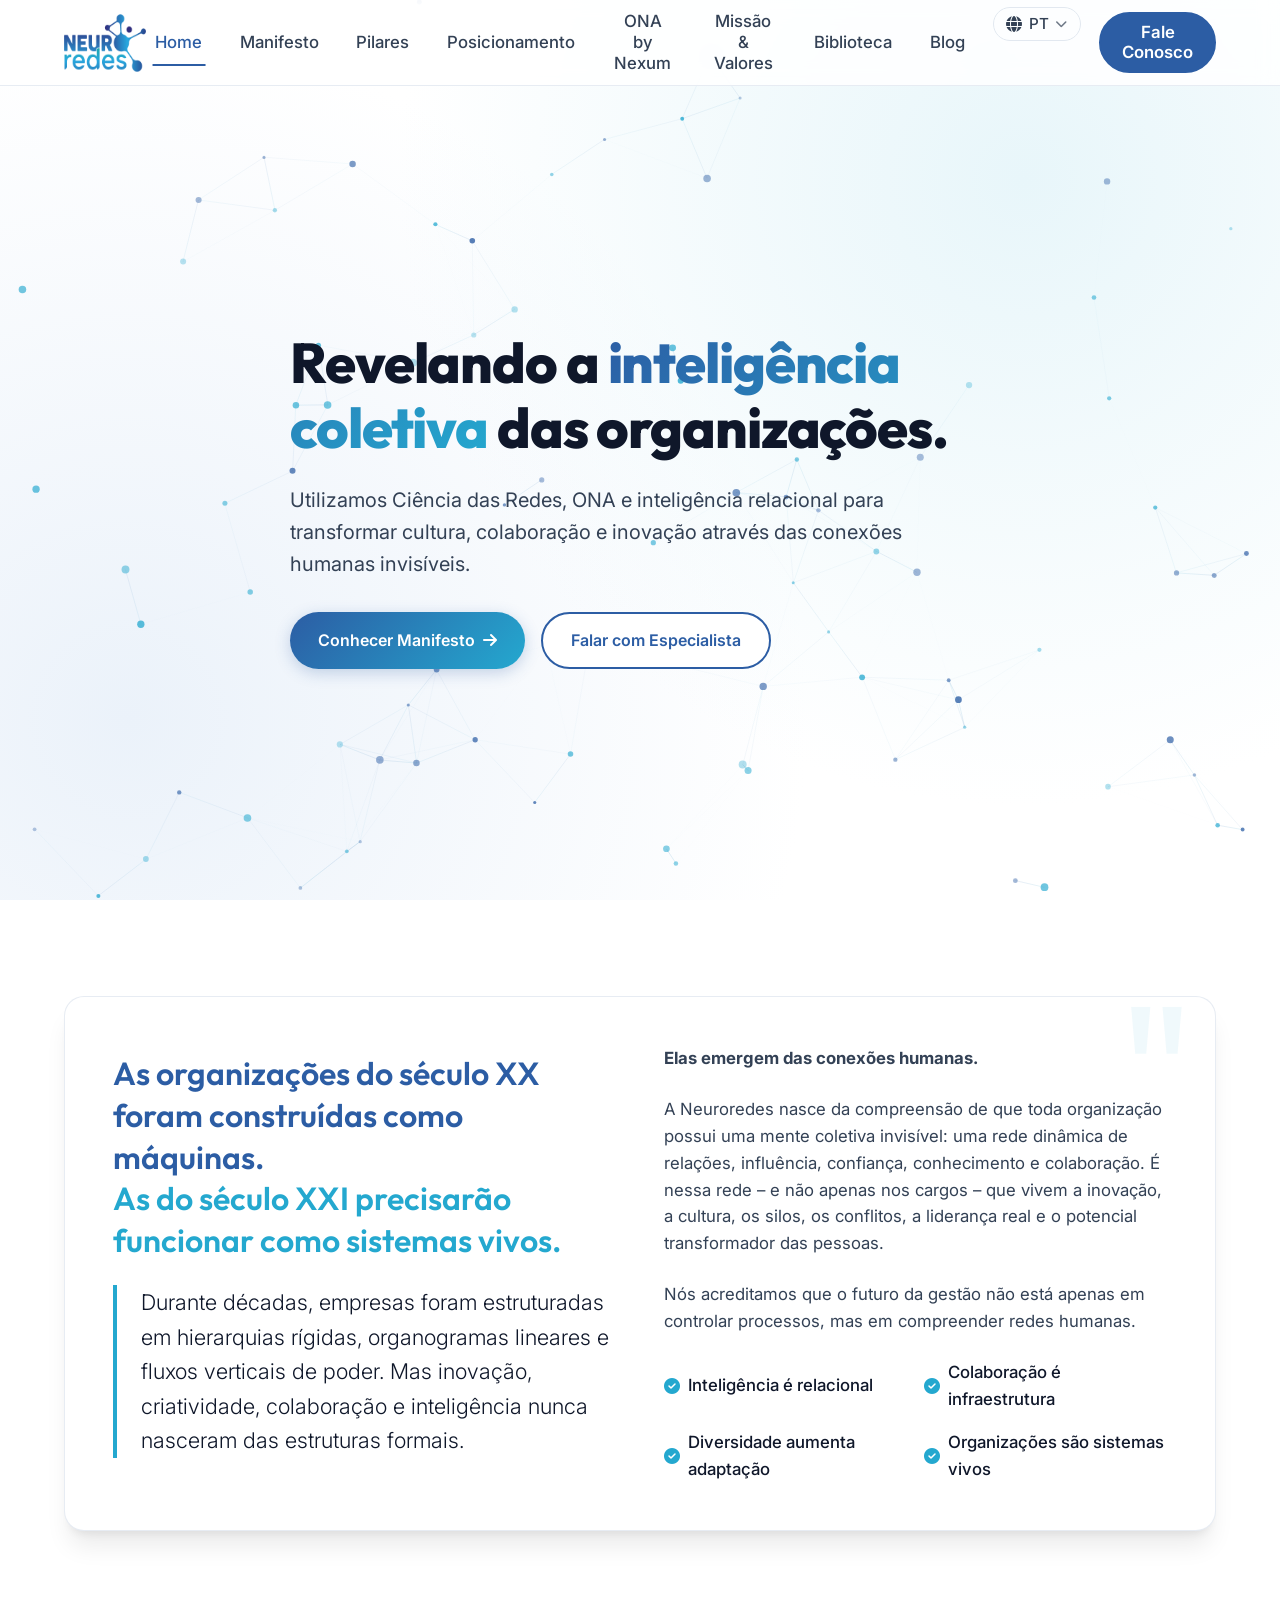
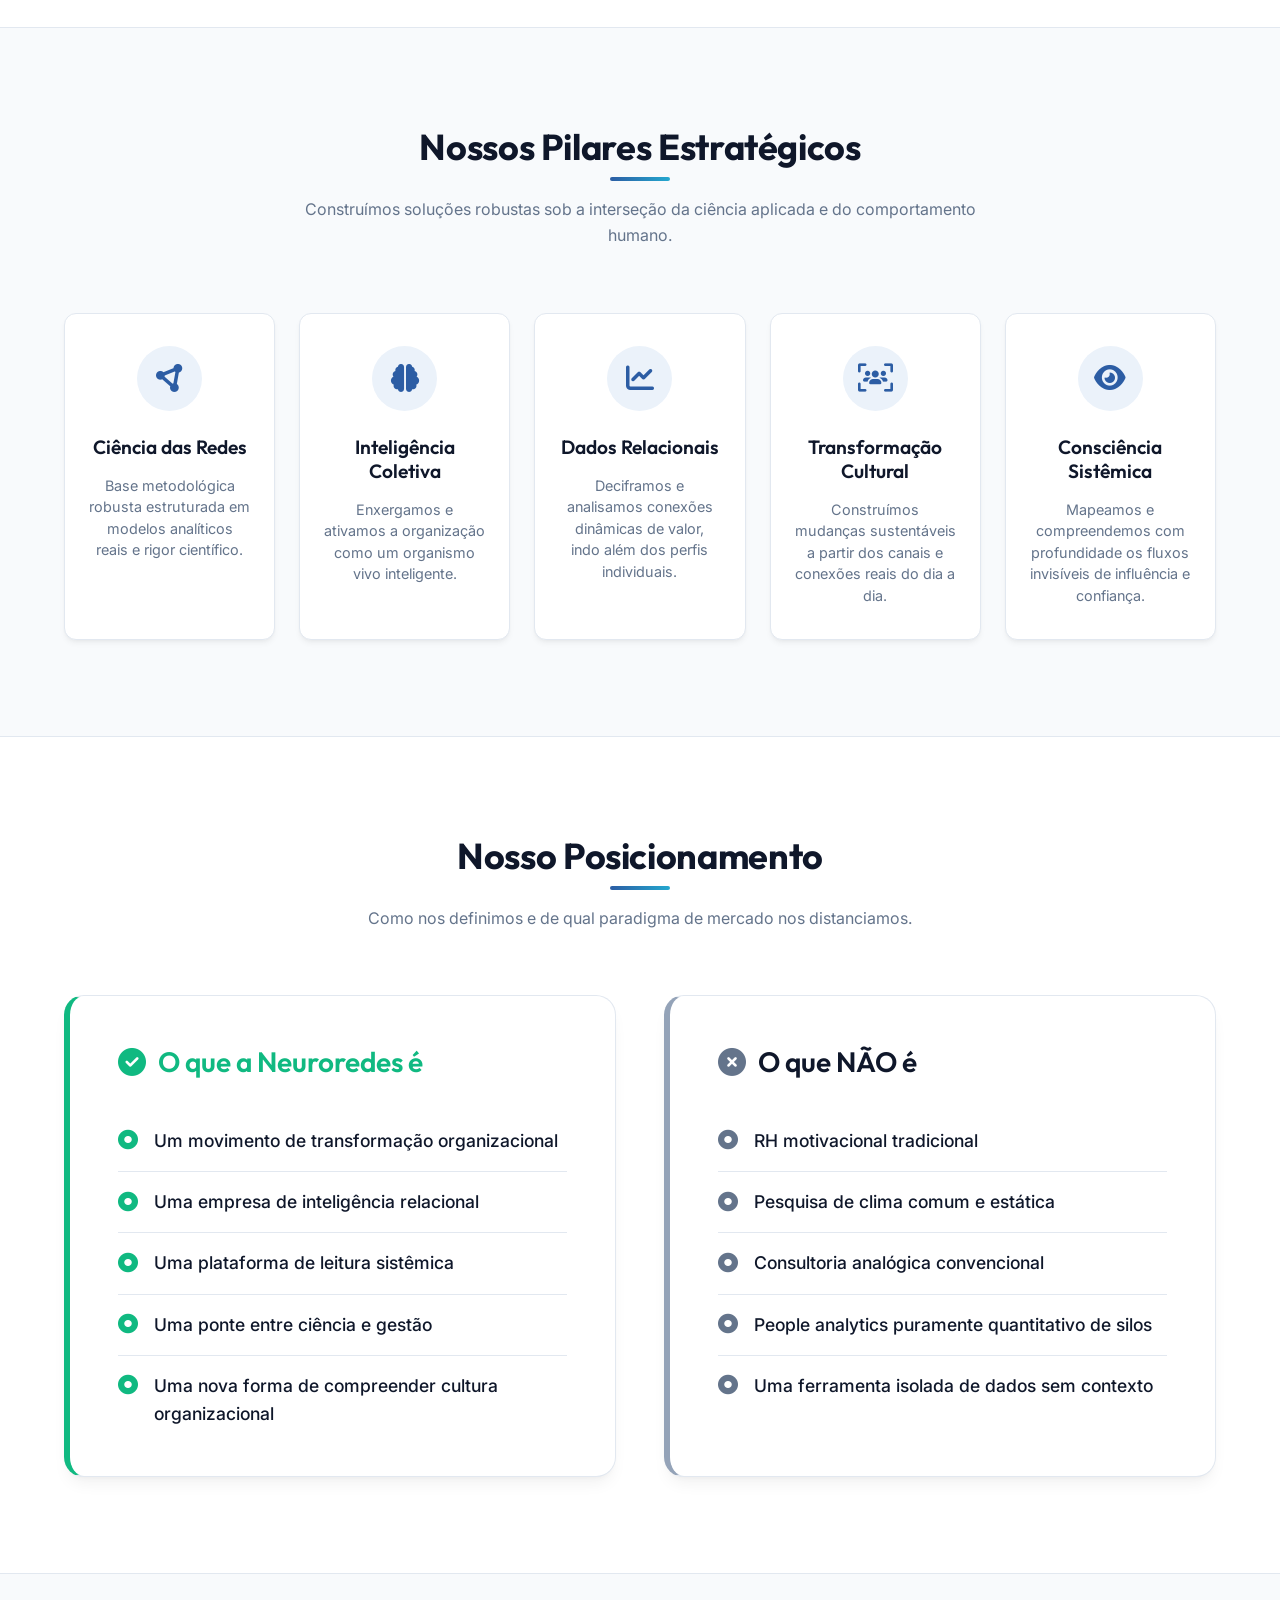
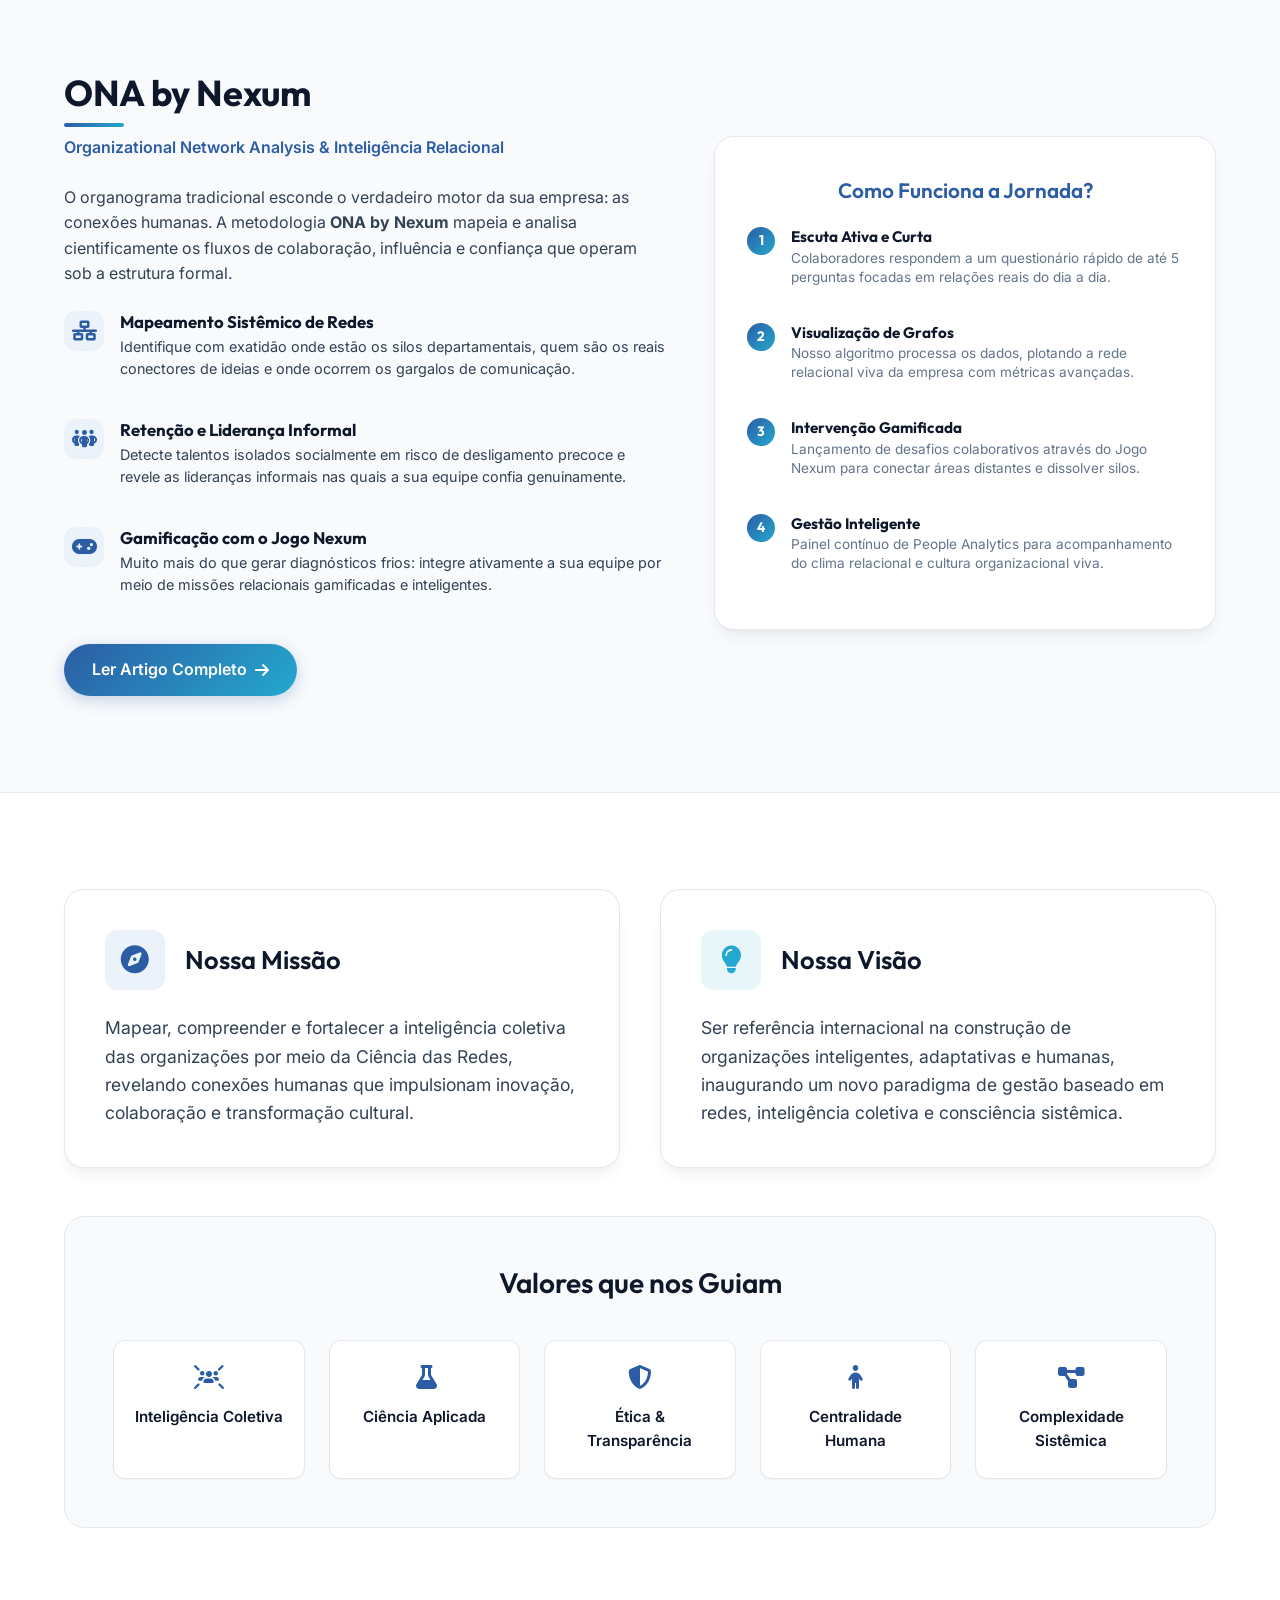
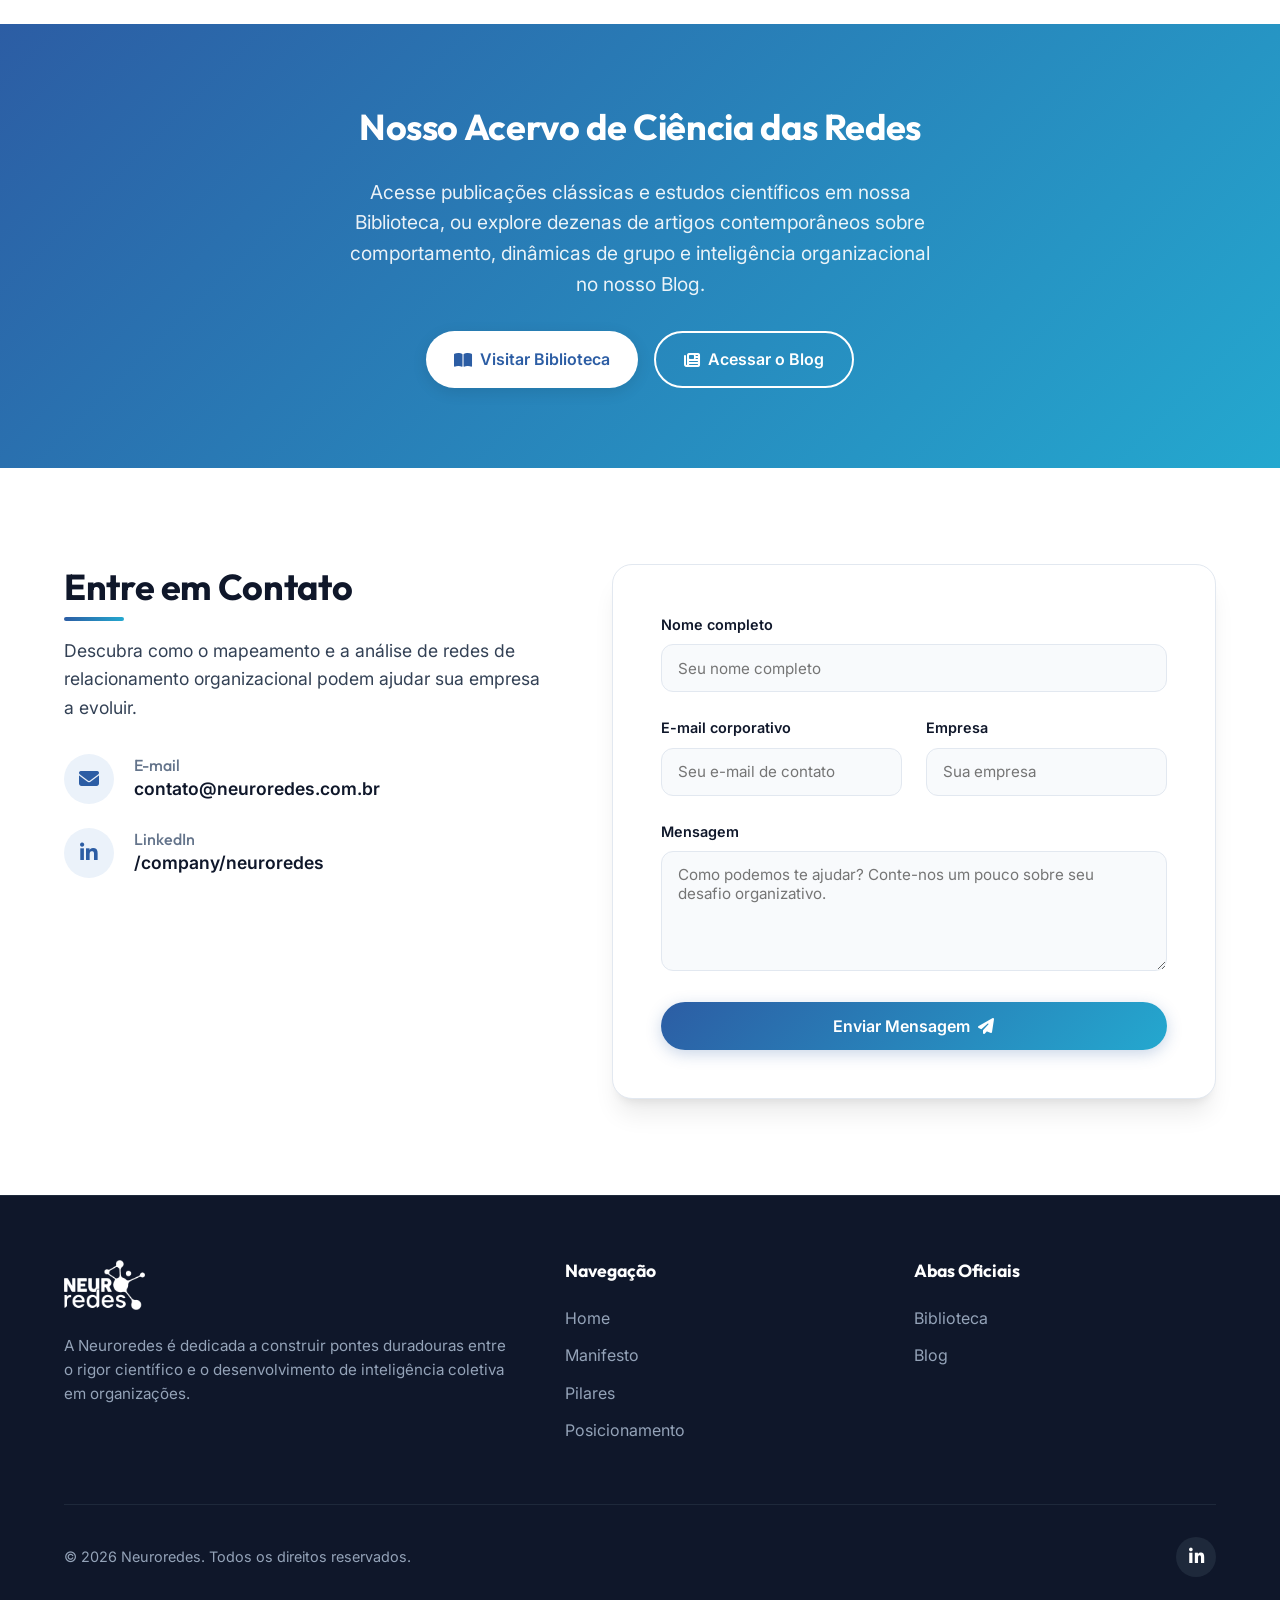
==== commit 21083189: "Hide author and librarian buttons by default, requiring ?admin=true parameter and password check to " ====
--- a/index.html
+++ b/index.html
@@ -16,7 +16,7 @@
     <meta property="og:type" content="website">
     
     <!-- CSS Stylesheet -->
-    <link rel="stylesheet" href="style.css?v=1.3">
+    <link rel="stylesheet" href="style.css?v=1.4">
     
     <!-- FontAwesome Icons -->
     <link rel="stylesheet" href="https://cdnjs.cloudflare.com/ajax/libs/font-awesome/6.4.0/css/all.min.css">
@@ -447,6 +447,6 @@
     </footer>
 
     <!-- JS Logic -->
-    <script src="script.js?v=1.3"></script>
+    <script src="script.js?v=1.4"></script>
 </body>
 </html>
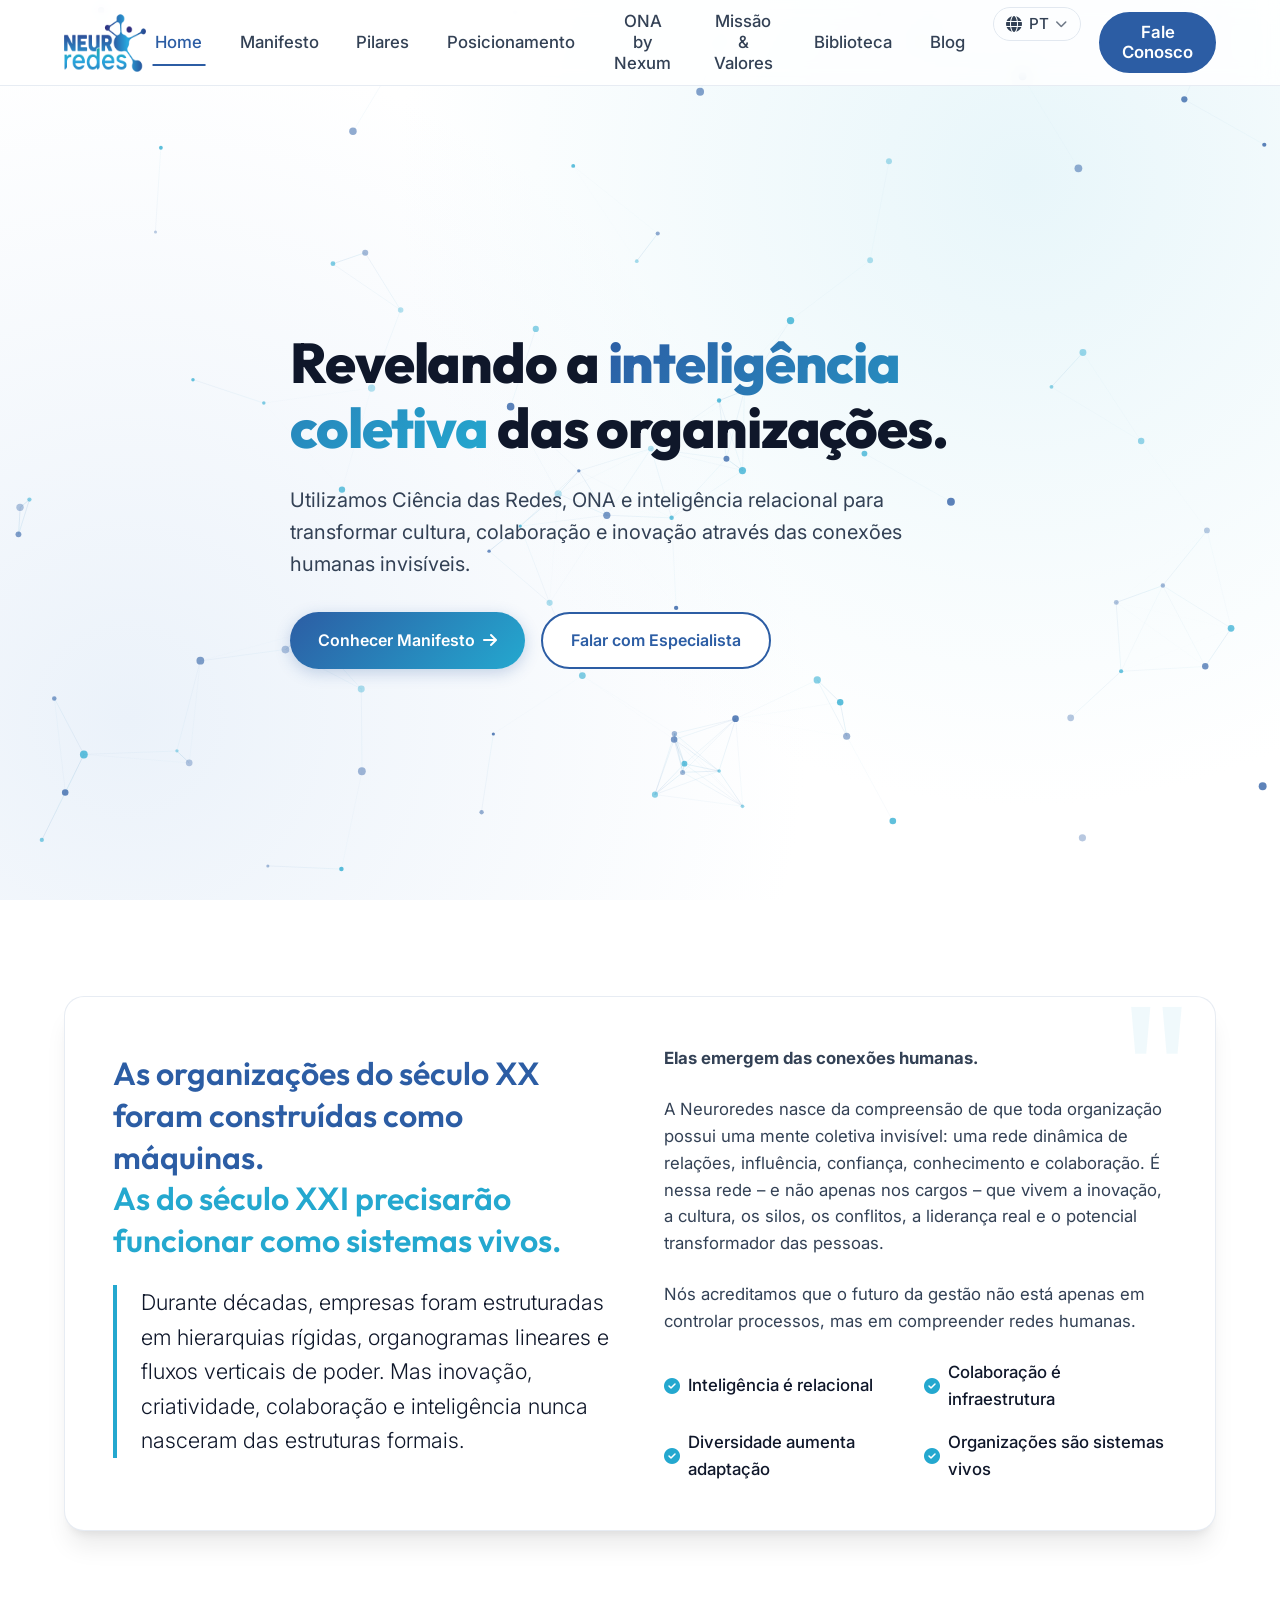
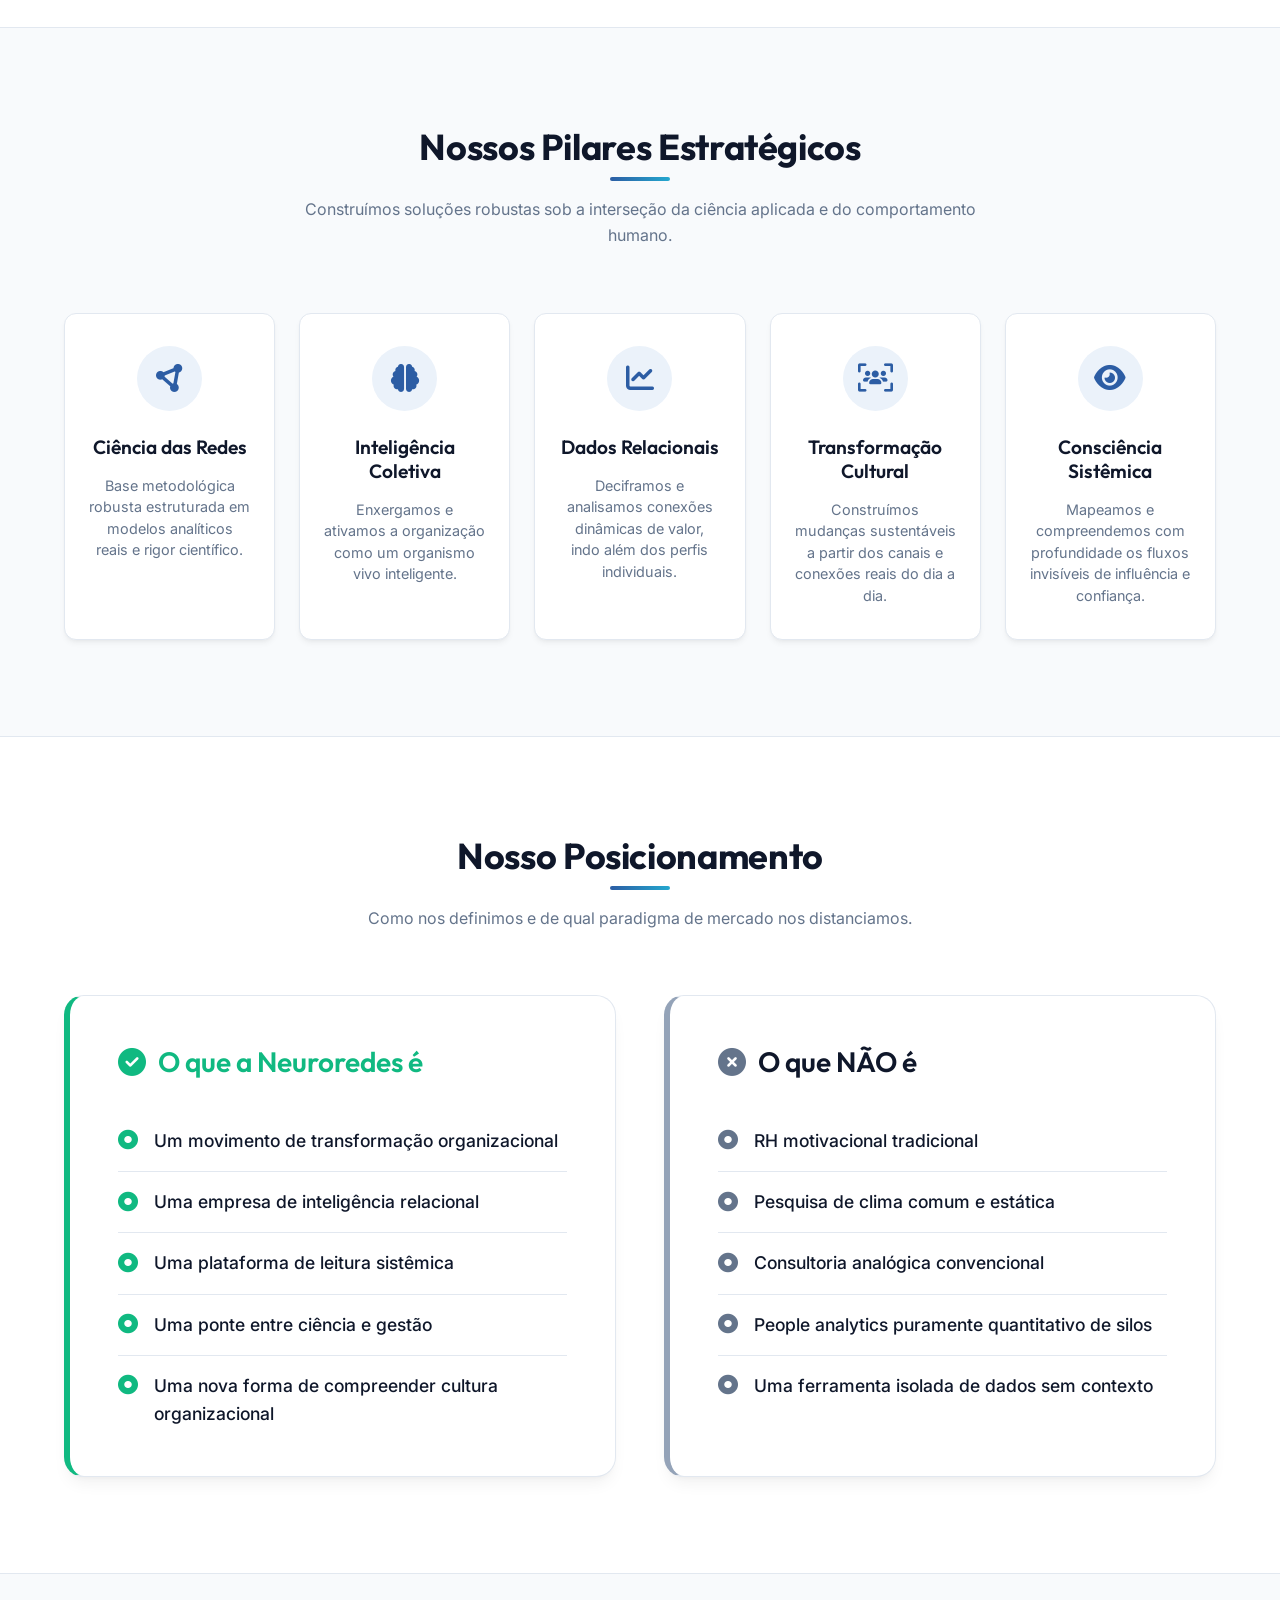
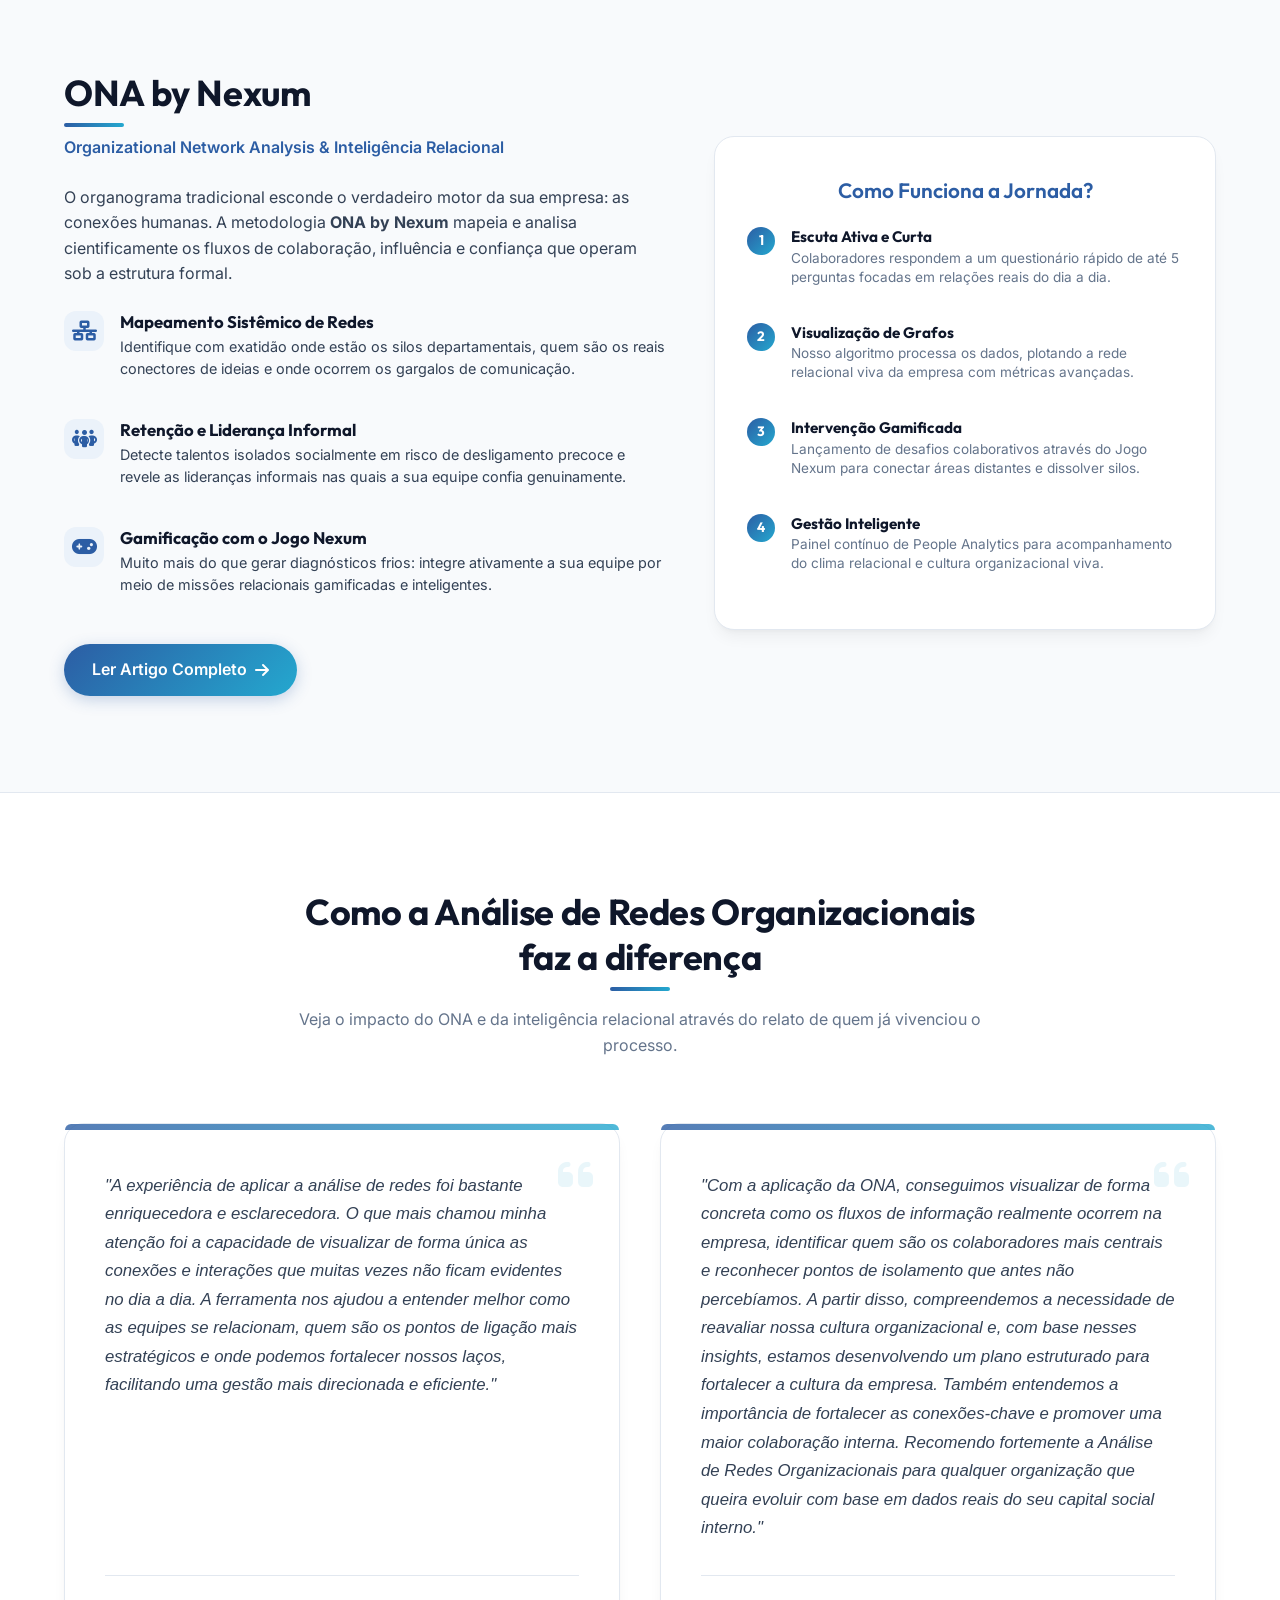
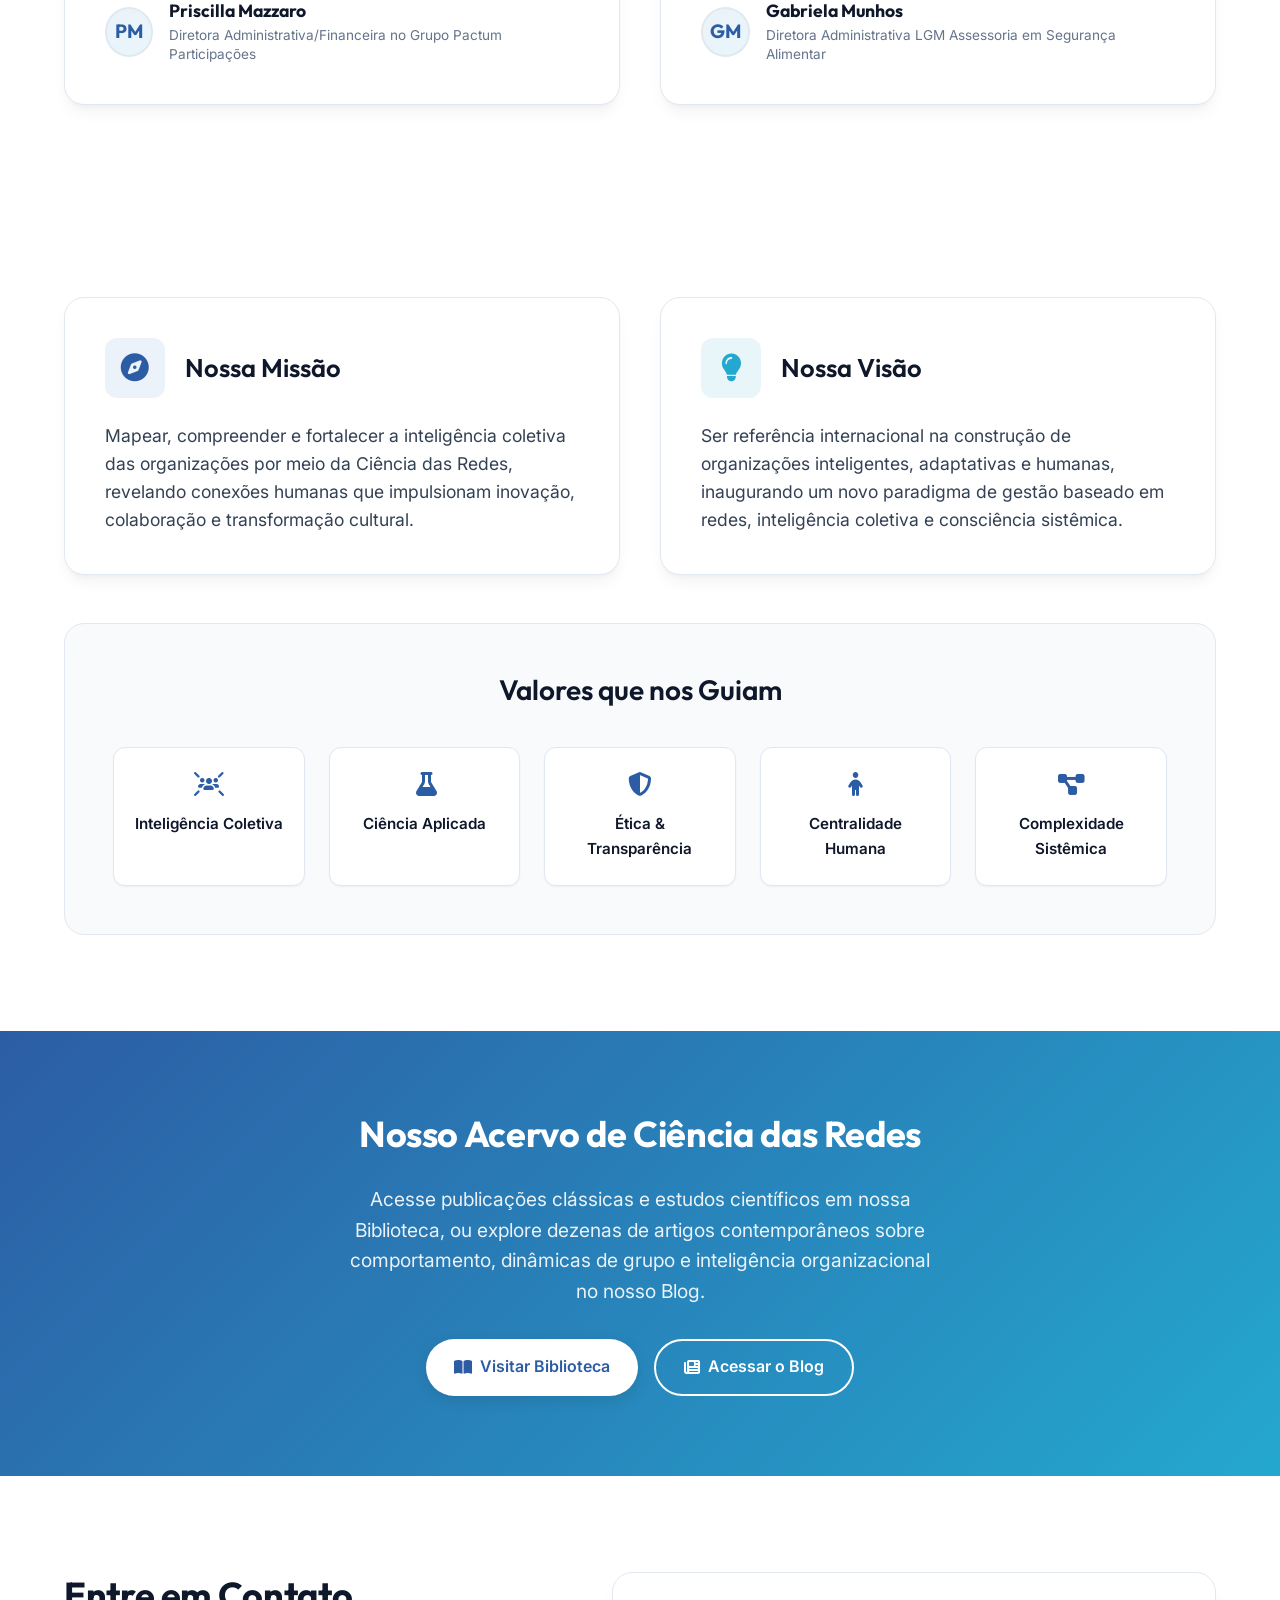
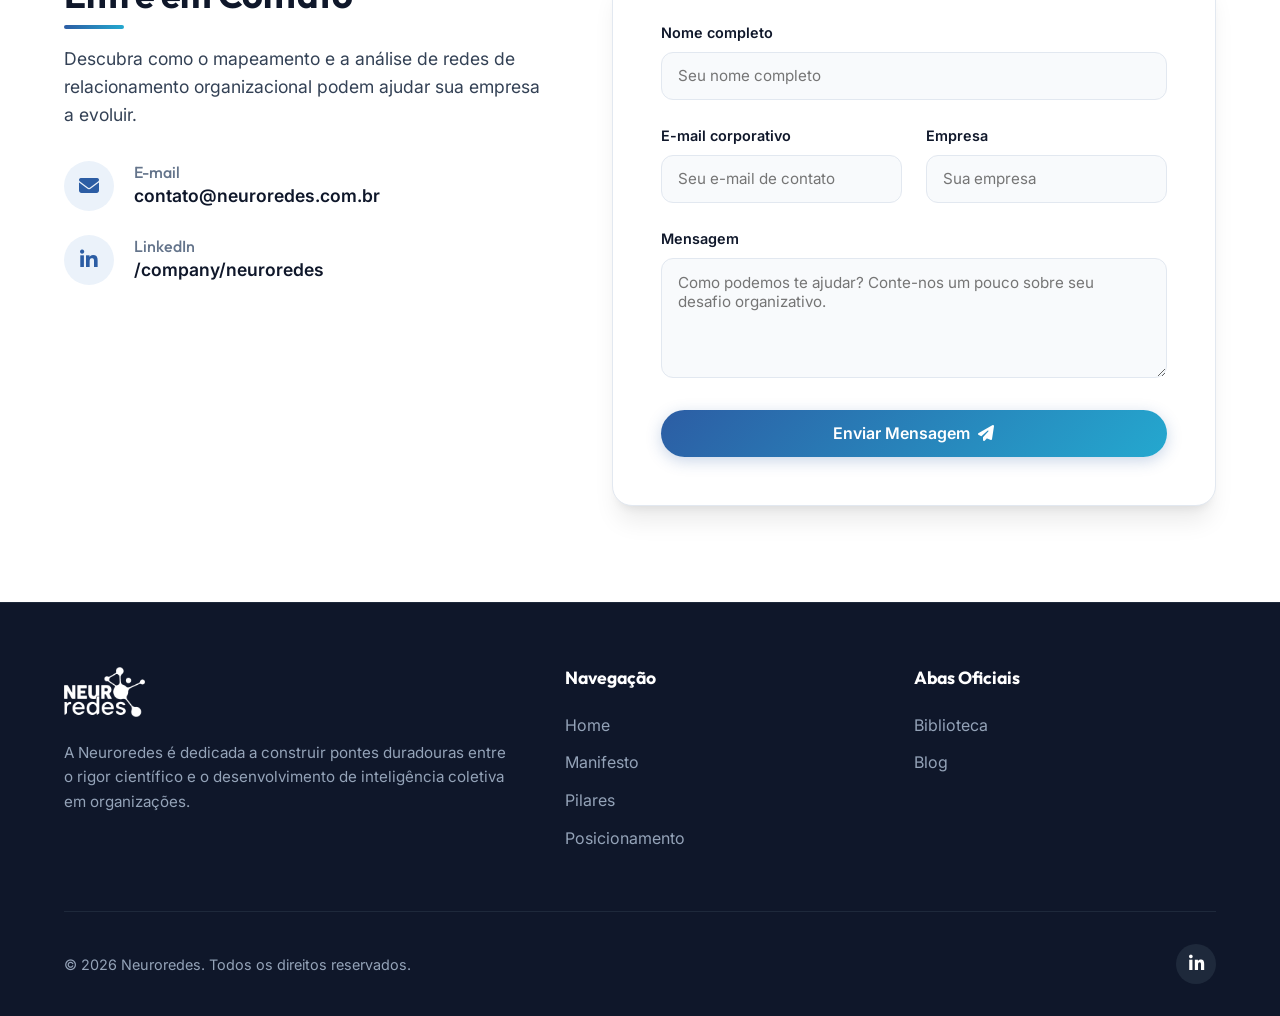
==== commit b6085190: "Fix translation language switcher reverting to PT and add LGM/Pactum testimonials to home page" ====
--- a/index.html
+++ b/index.html
@@ -278,6 +278,52 @@
         </div>
     </section>
 
+    <!-- Testimonials (Depoimentos) Section -->
+    <section id="depoimentos" class="section section-light fade-in-section">
+        <div class="container">
+            <div class="pillars-header">
+                <h2 class="section-title center">Como a Análise de Redes Organizacionais faz a diferença</h2>
+                <p style="margin-top: 1rem; color: var(--text-muted);">Veja o impacto do ONA e da inteligência relacional através do relato de quem já vivenciou o processo.</p>
+            </div>
+            
+            <div class="testimonials-grid">
+                <!-- Testemunho Pactum -->
+                <div class="testimonial-card">
+                    <div class="testimonial-quote-icon">
+                        <i class="fas fa-quote-left"></i>
+                    </div>
+                    <p class="testimonial-text">
+                        "A experiência de aplicar a análise de redes foi bastante enriquecedora e esclarecedora. O que mais chamou minha atenção foi a capacidade de visualizar de forma única as conexões e interações que muitas vezes não ficam evidentes no dia a dia. A ferramenta nos ajudou a entender melhor como as equipes se relacionam, quem são os pontos de ligação mais estratégicos e onde podemos fortalecer nossos laços, facilitando uma gestão mais direcionada e eficiente."
+                    </p>
+                    <div class="testimonial-author">
+                        <div class="author-avatar">PM</div>
+                        <div class="author-info">
+                            <h4>Priscilla Mazzaro</h4>
+                            <p>Diretora Administrativa/Financeira no Grupo Pactum Participações</p>
+                        </div>
+                    </div>
+                </div>
+                
+                <!-- Testemunho LGM -->
+                <div class="testimonial-card">
+                    <div class="testimonial-quote-icon">
+                        <i class="fas fa-quote-left"></i>
+                    </div>
+                    <p class="testimonial-text">
+                        "Com a aplicação da ONA, conseguimos visualizar de forma concreta como os fluxos de informação realmente ocorrem na empresa, identificar quem são os colaboradores mais centrais e reconhecer pontos de isolamento que antes não percebíamos. A partir disso, compreendemos a necessidade de reavaliar nossa cultura organizacional e, com base nesses insights, estamos desenvolvendo um plano estruturado para fortalecer a cultura da empresa. Também entendemos a importância de fortalecer as conexões-chave e promover uma maior colaboração interna. Recomendo fortemente a Análise de Redes Organizacionais para qualquer organização que queira evoluir com base em dados reais do seu capital social interno."
+                    </p>
+                    <div class="testimonial-author">
+                        <div class="author-avatar">GM</div>
+                        <div class="author-info">
+                            <h4>Gabriela Munhos</h4>
+                            <p>Diretora Administrativa LGM Assessoria em Segurança Alimentar</p>
+                        </div>
+                    </div>
+                </div>
+            </div>
+        </div>
+    </section>
+
     <!-- 5. Mission, Vision & Values -->
     <section id="missao" class="section section-light fade-in-section">
         <div class="container">
--- a/style.css
+++ b/style.css
@@ -2264,3 +2264,108 @@
         right: auto;
     }
 }
+
+/* Testimonials (Depoimentos) Section */
+.testimonials-grid {
+    display: grid;
+    grid-template-columns: 1fr 1fr;
+    gap: 2.5rem;
+    margin-top: 2rem;
+}
+
+.testimonial-card {
+    background-color: var(--bg-main);
+    border-radius: var(--radius-lg);
+    padding: 3rem 2.5rem 2.5rem 2.5rem;
+    box-shadow: var(--shadow-lg);
+    border: 1px solid var(--border-color);
+    position: relative;
+    display: flex;
+    flex-direction: column;
+    justify-content: space-between;
+    transition: all var(--transition-normal);
+}
+
+.testimonial-card::before {
+    content: '';
+    position: absolute;
+    top: 0;
+    left: 0;
+    width: 100%;
+    height: 6px;
+    background: linear-gradient(90deg, var(--color-primary), var(--color-secondary));
+    border-radius: var(--radius-lg) var(--radius-lg) 0 0;
+    opacity: 0.8;
+}
+
+.testimonial-card:hover {
+    transform: translateY(-5px);
+    box-shadow: var(--shadow-xl), var(--shadow-glow);
+    border-color: rgba(36, 168, 207, 0.25);
+}
+
+.testimonial-quote-icon {
+    position: absolute;
+    top: 20px;
+    right: 25px;
+    font-size: 2.5rem;
+    color: rgba(36, 168, 207, 0.1);
+}
+
+.testimonial-text {
+    font-size: 1.05rem;
+    line-height: 1.7;
+    color: var(--text-secondary);
+    font-style: italic;
+    margin-bottom: 2rem;
+    position: relative;
+    z-index: 2;
+}
+
+.testimonial-author {
+    display: flex;
+    align-items: center;
+    gap: 1rem;
+    border-top: 1px solid var(--border-color);
+    padding-top: 1.5rem;
+}
+
+.author-avatar {
+    width: 50px;
+    height: 50px;
+    border-radius: 50%;
+    background: linear-gradient(135deg, var(--color-primary-light), var(--color-secondary-light));
+    display: flex;
+    align-items: center;
+    justify-content: center;
+    color: var(--color-primary);
+    font-weight: 700;
+    font-size: 1.2rem;
+    font-family: var(--font-title);
+    border: 2px solid var(--border-color);
+}
+
+.author-info h4 {
+    font-size: 1.1rem;
+    color: var(--text-primary);
+    margin-bottom: 0.25rem;
+}
+
+.author-info p {
+    font-size: 0.85rem;
+    color: var(--text-muted);
+    margin-bottom: 0;
+    line-height: 1.4;
+}
+
+/* Responsive adjustment for Testimonials */
+@media (max-width: 900px) {
+    .testimonials-grid {
+        grid-template-columns: 1fr;
+        gap: 2rem;
+    }
+    
+    .testimonial-card {
+        padding: 2.5rem 2rem 2rem 2rem;
+    }
+}
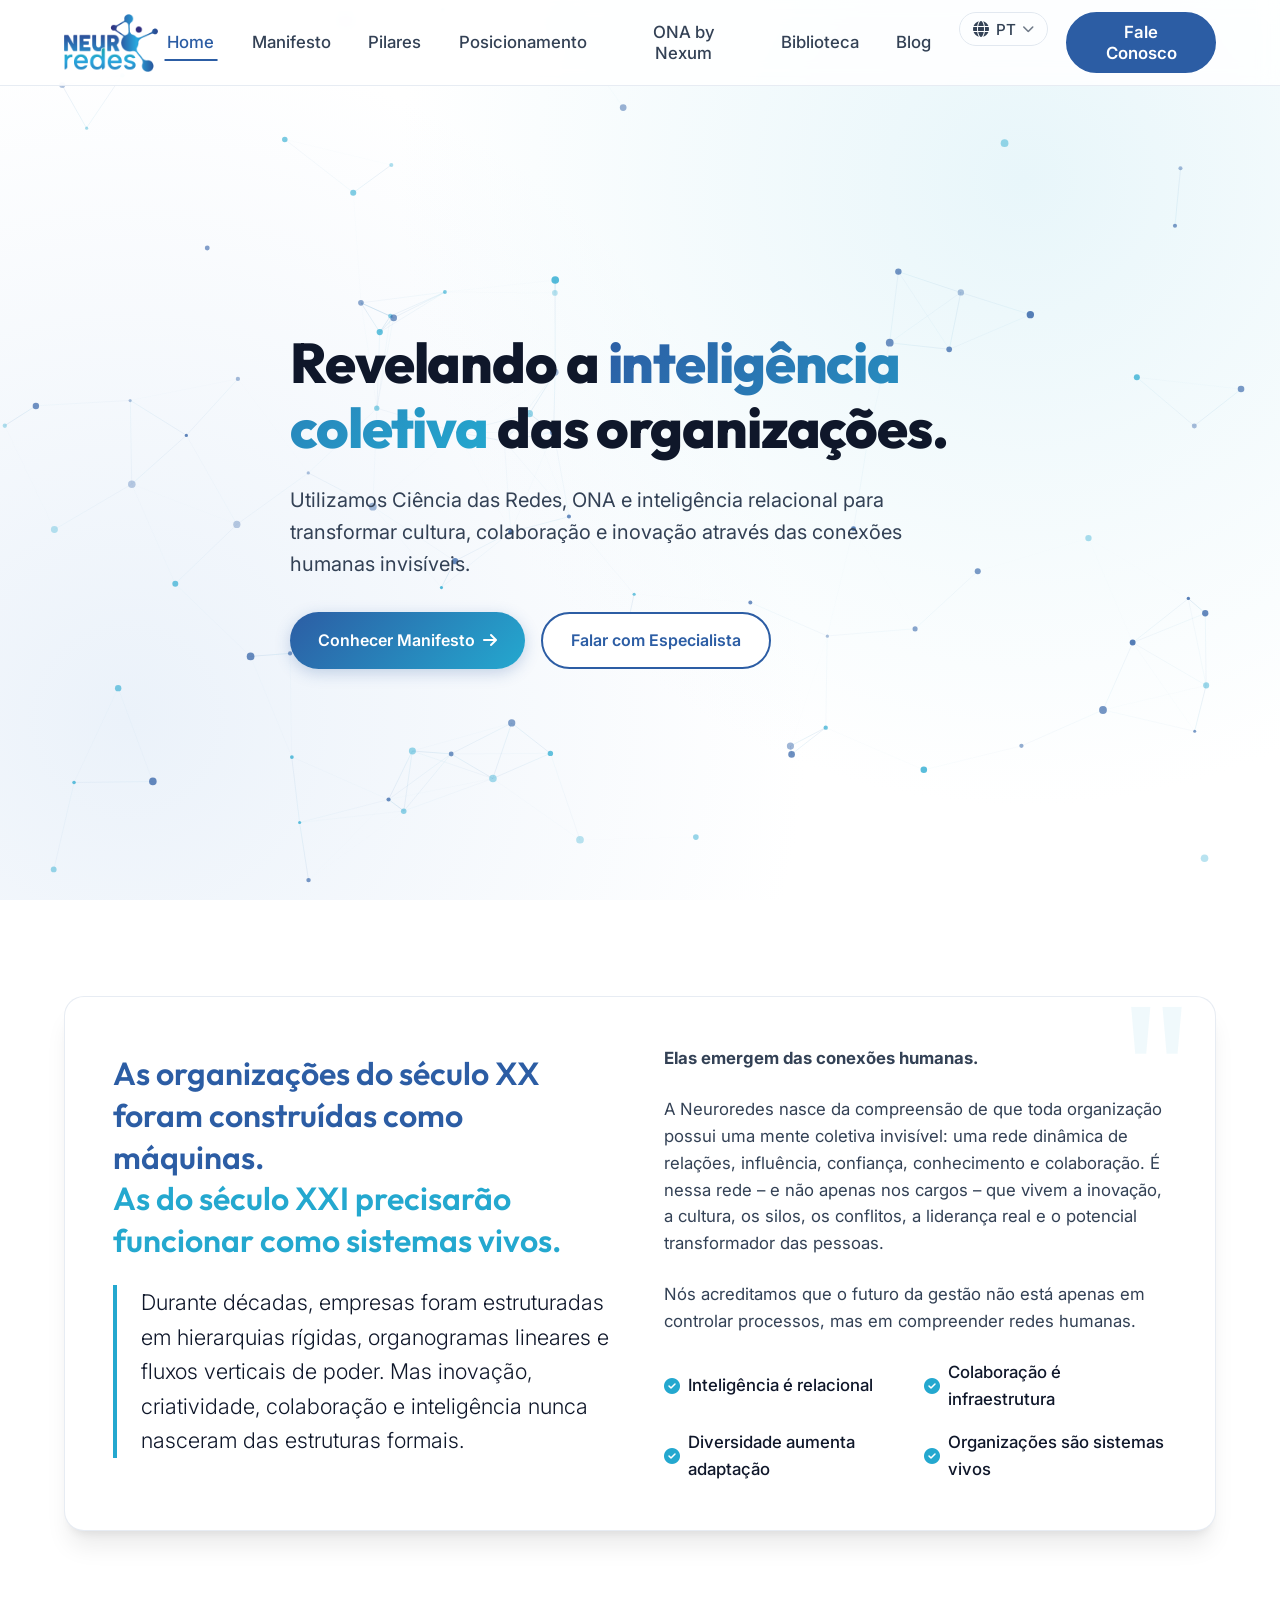
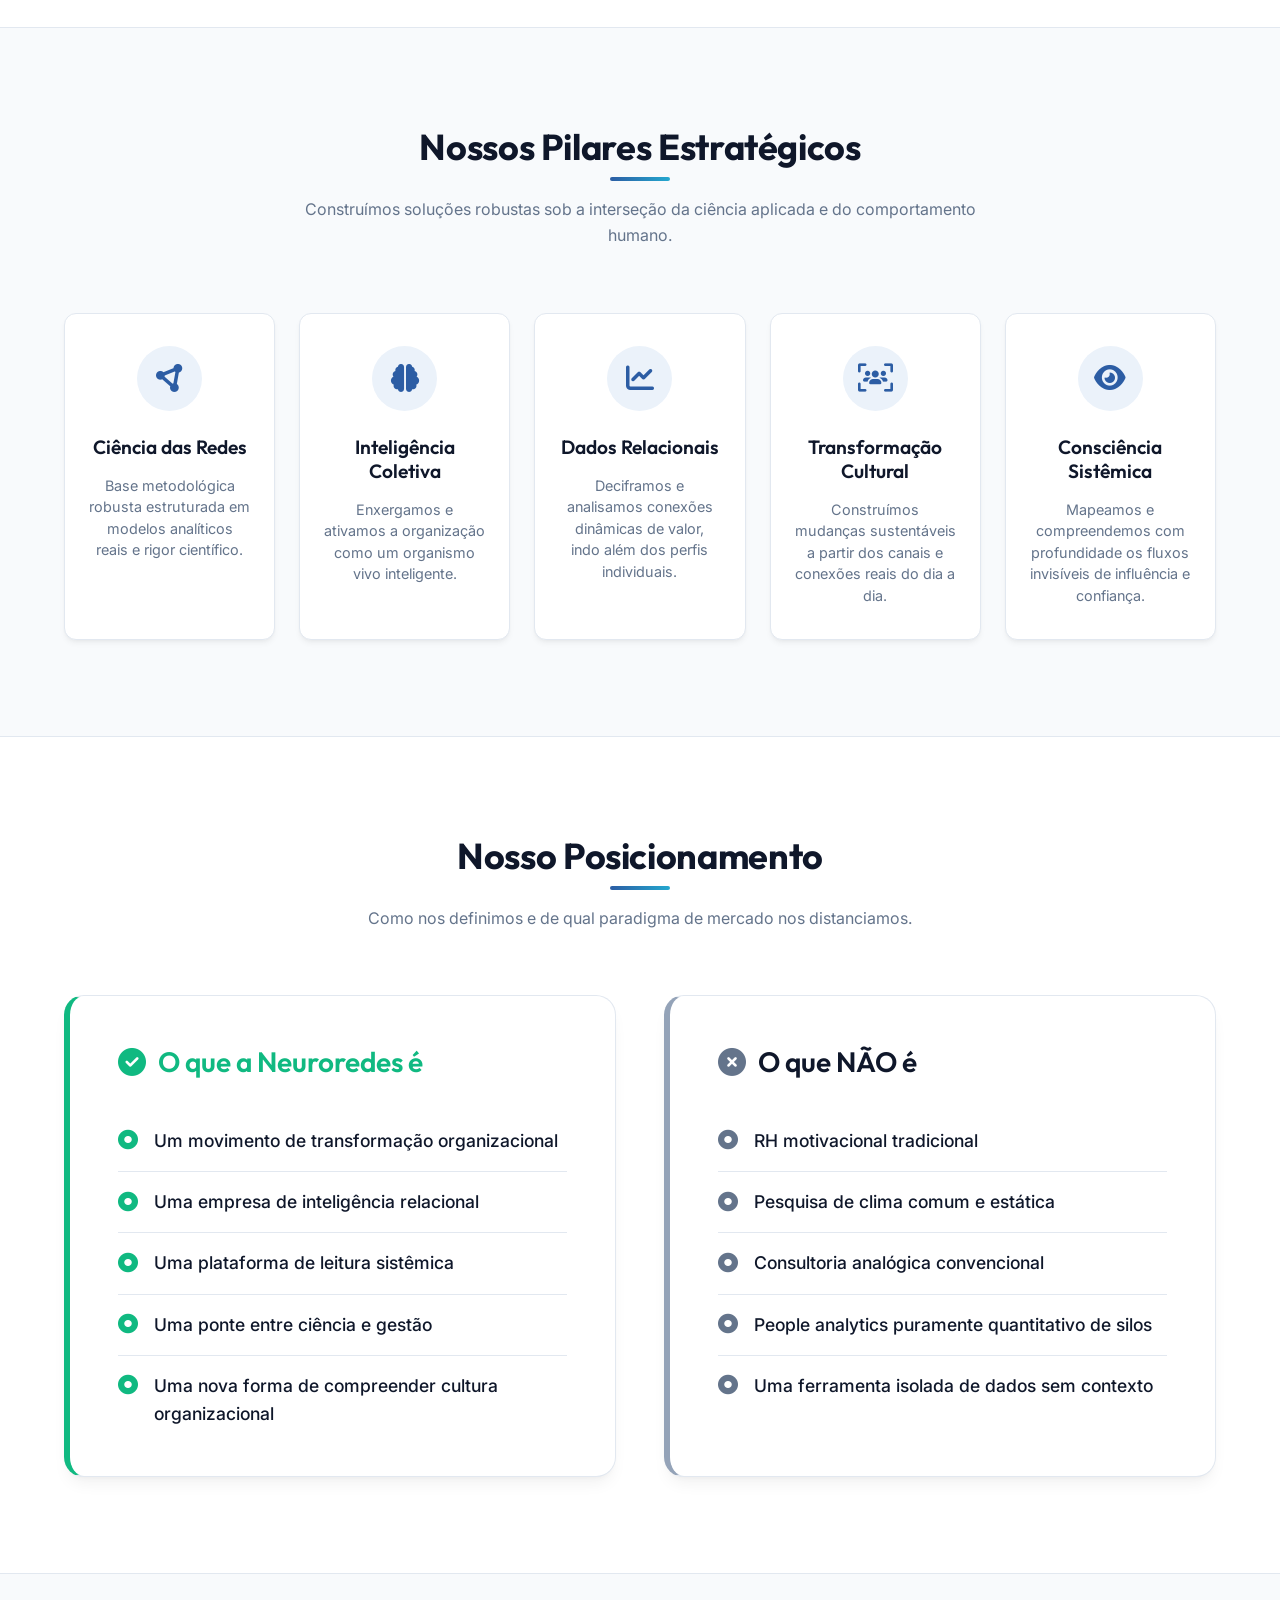
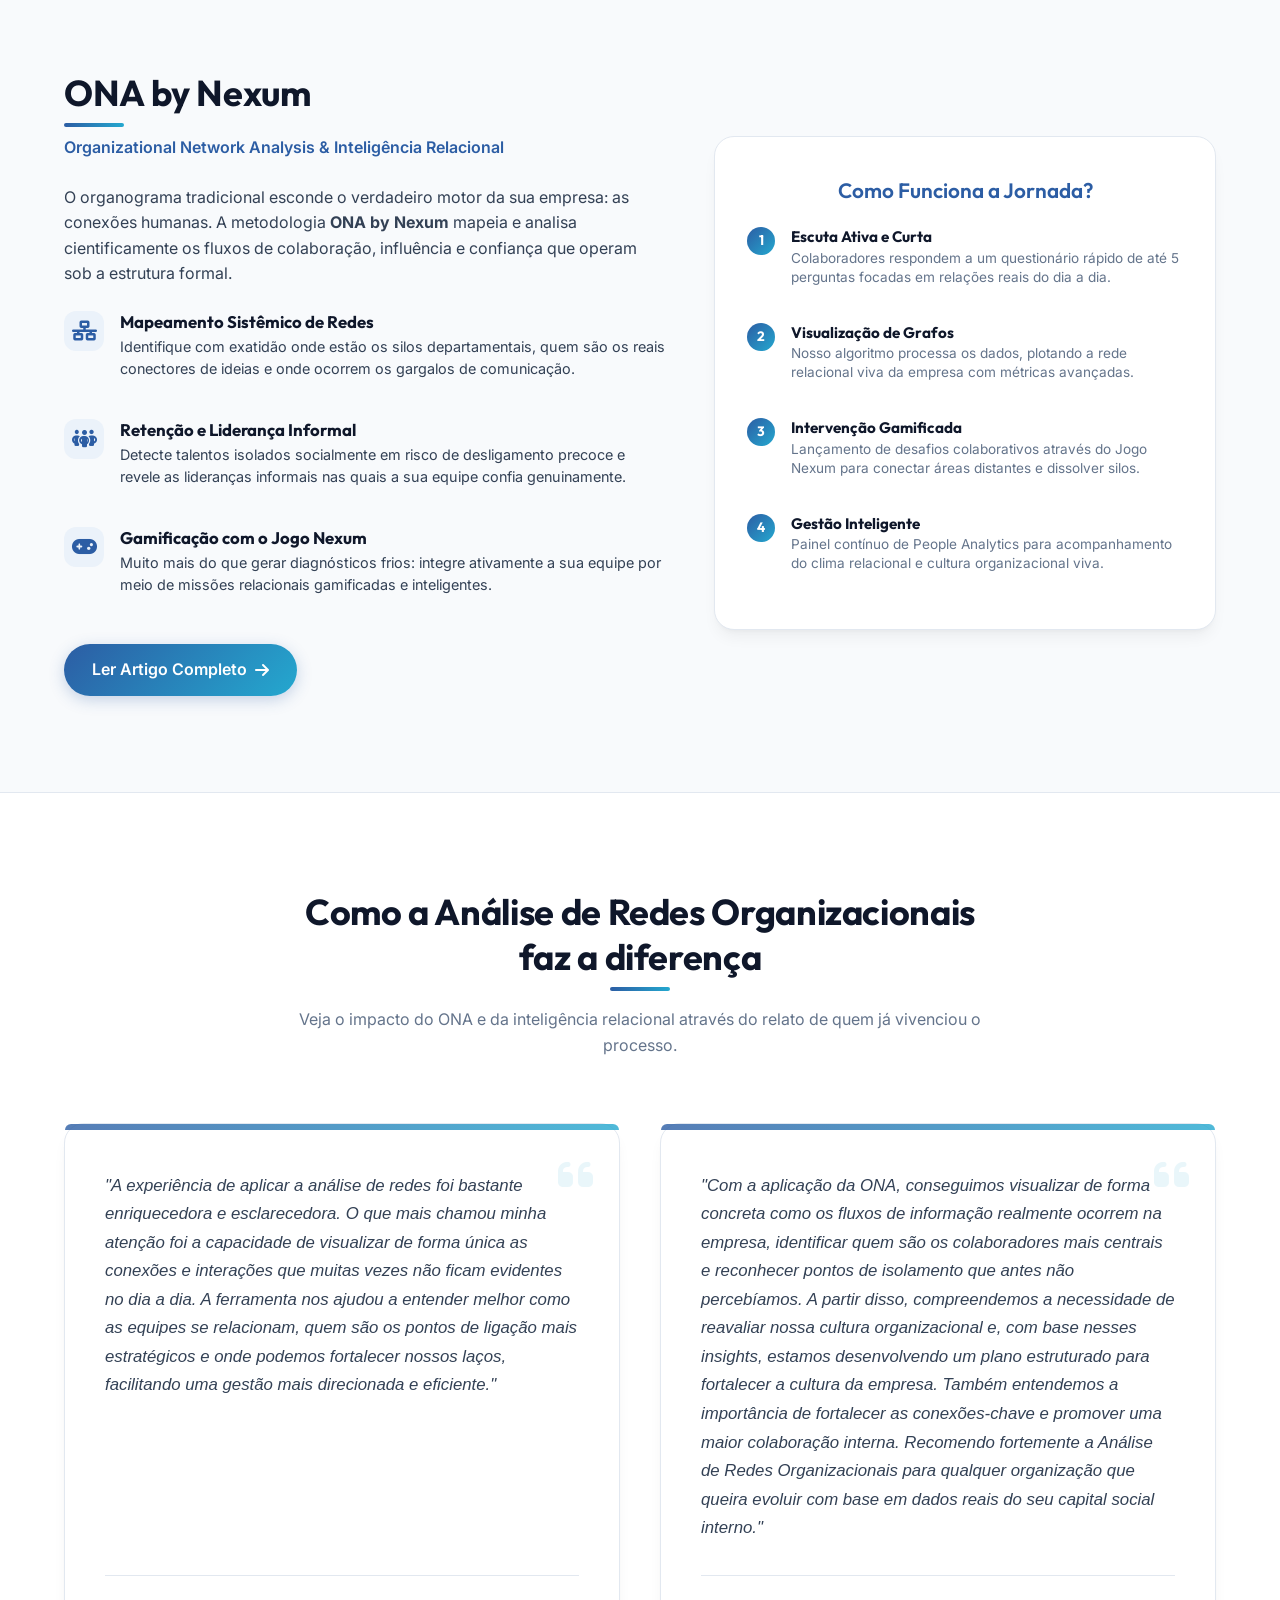
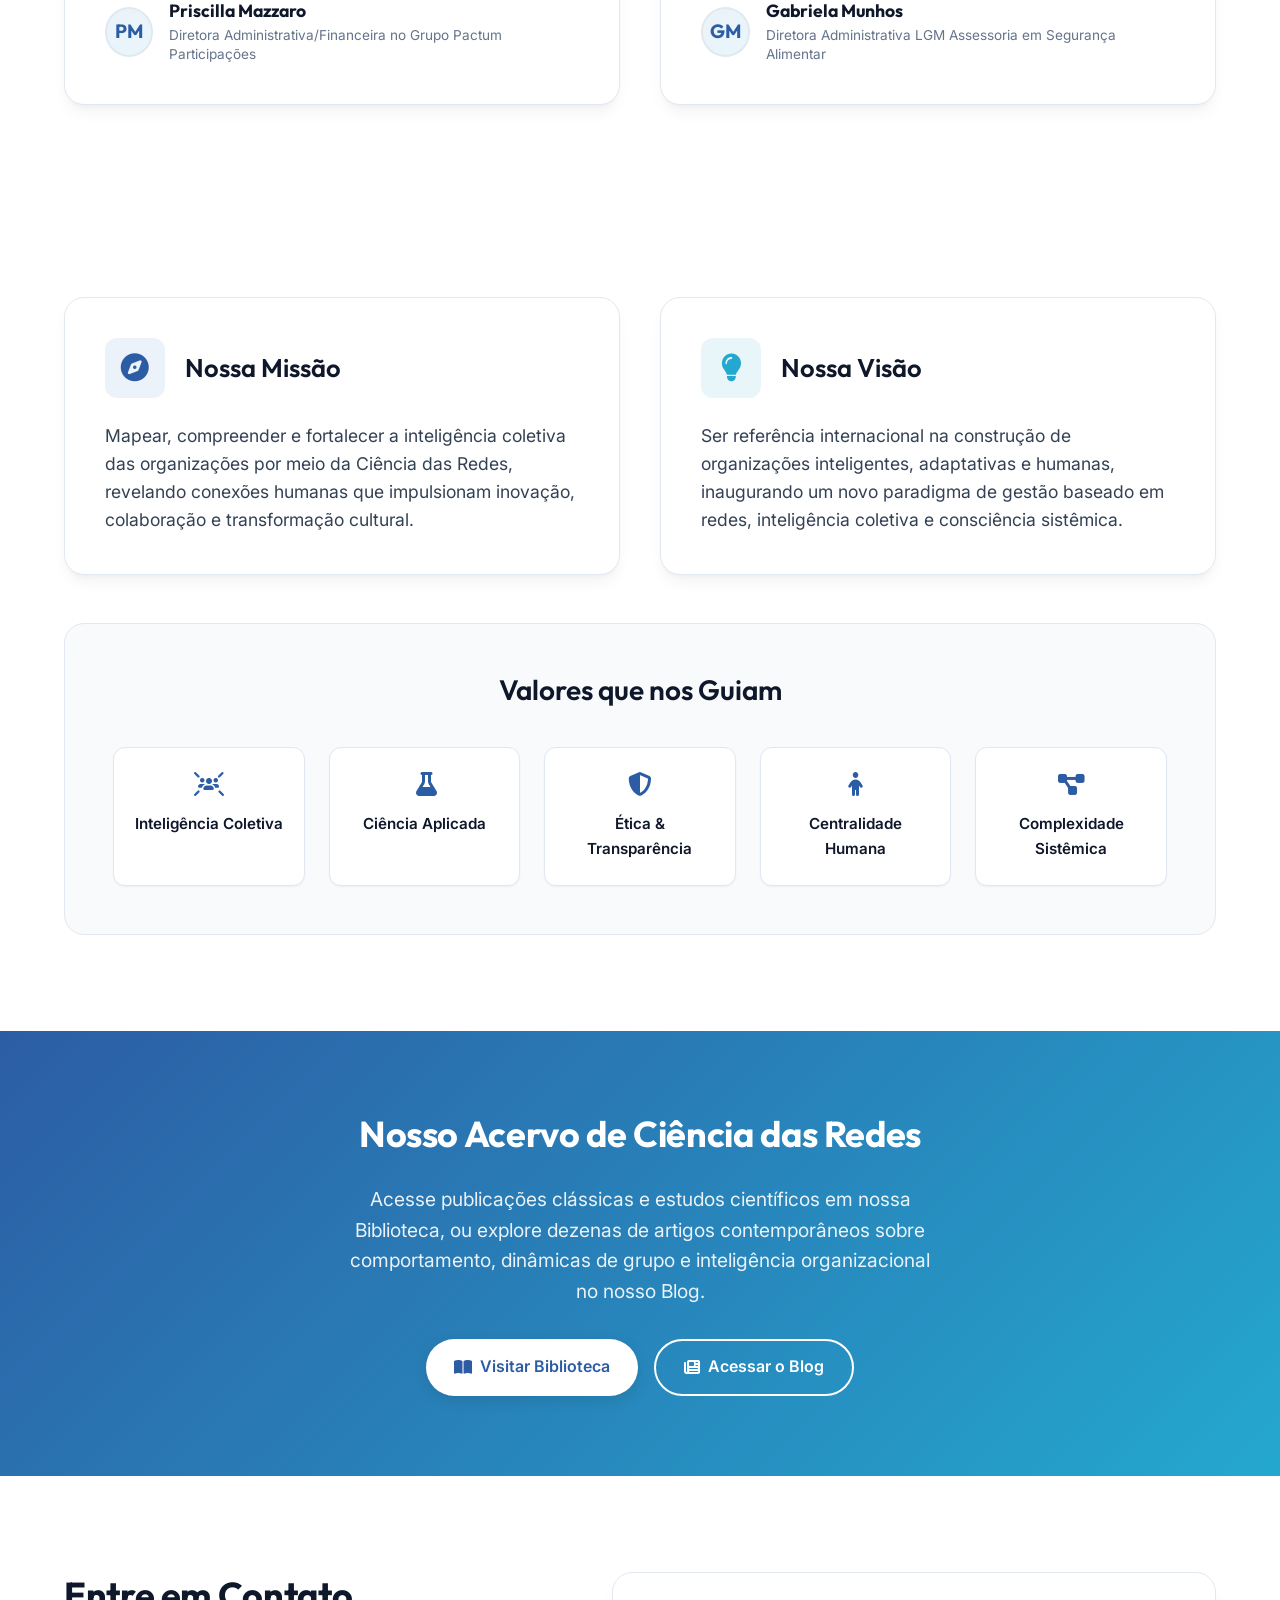
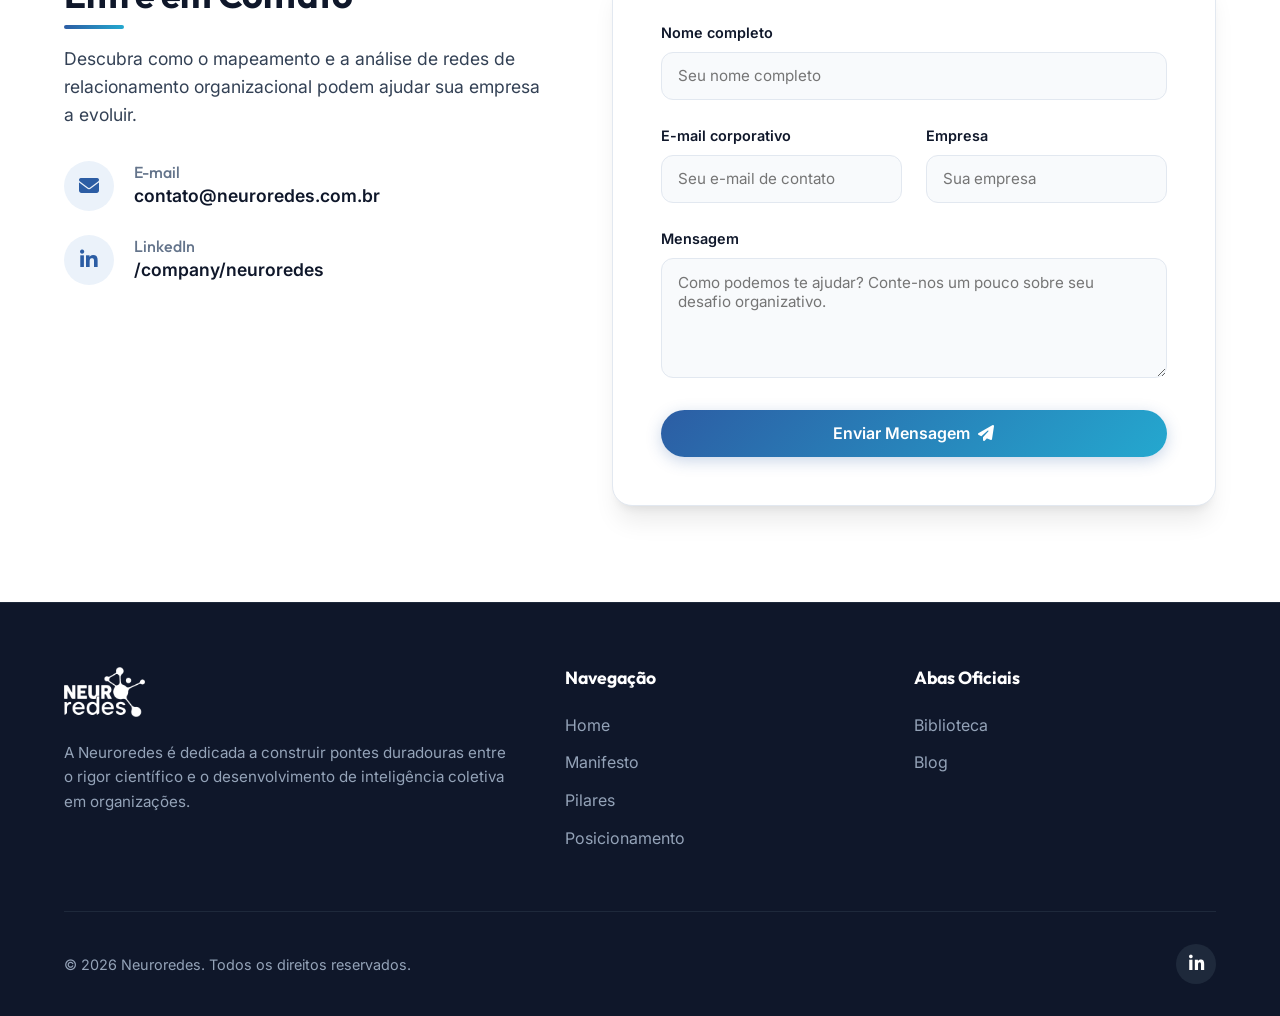
==== commit 5fac0307: "Remove Missão & Valores link from header navigation menu" ====
--- a/index.html
+++ b/index.html
@@ -37,7 +37,6 @@
                     <li><a href="#pilares">Pilares</a></li>
                     <li><a href="#identidade">Posicionamento</a></li>
                     <li><a href="#ona">ONA by Nexum</a></li>
-                    <li><a href="#missao">Missão & Valores</a></li>
                     <li><a href="biblioteca.html">Biblioteca</a></li>
                     <li><a href="blog.html">Blog</a></li>
                     <li><a href="#contato" class="btn-nav">Fale Conosco</a></li>
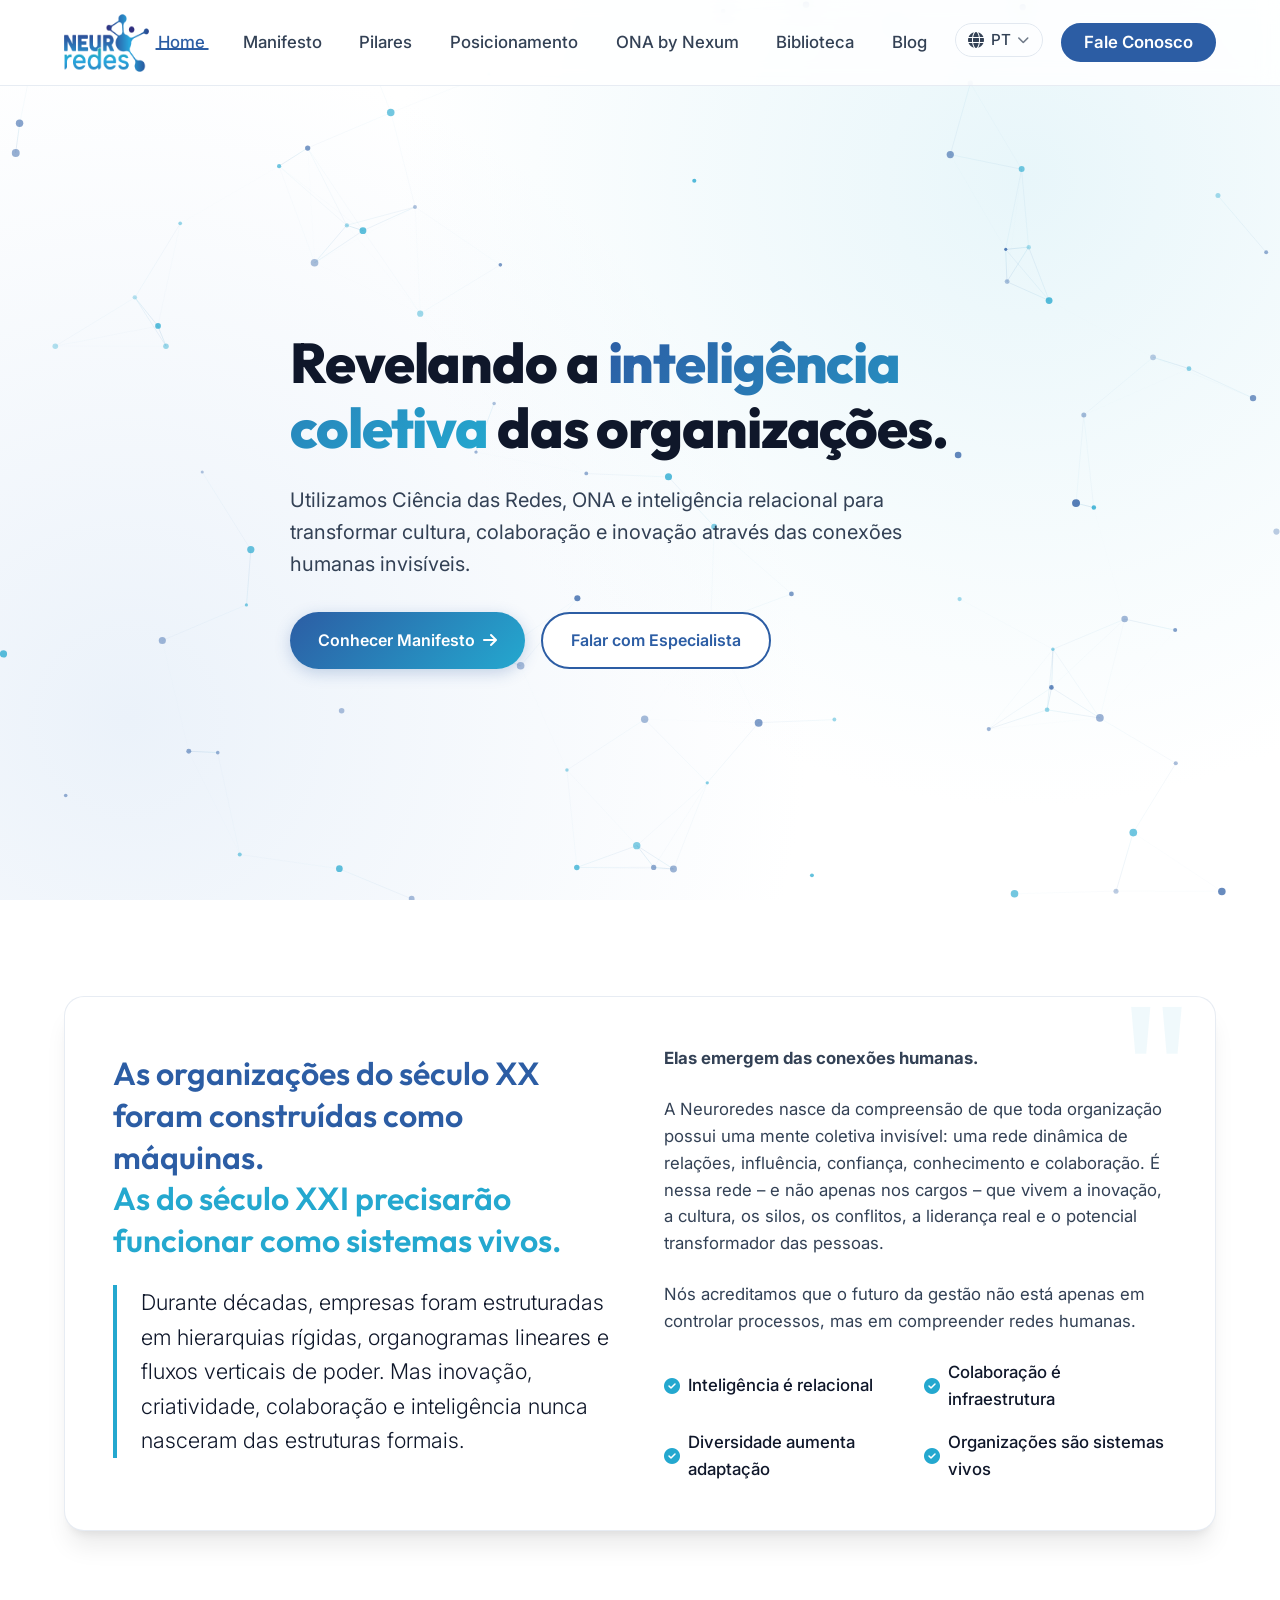
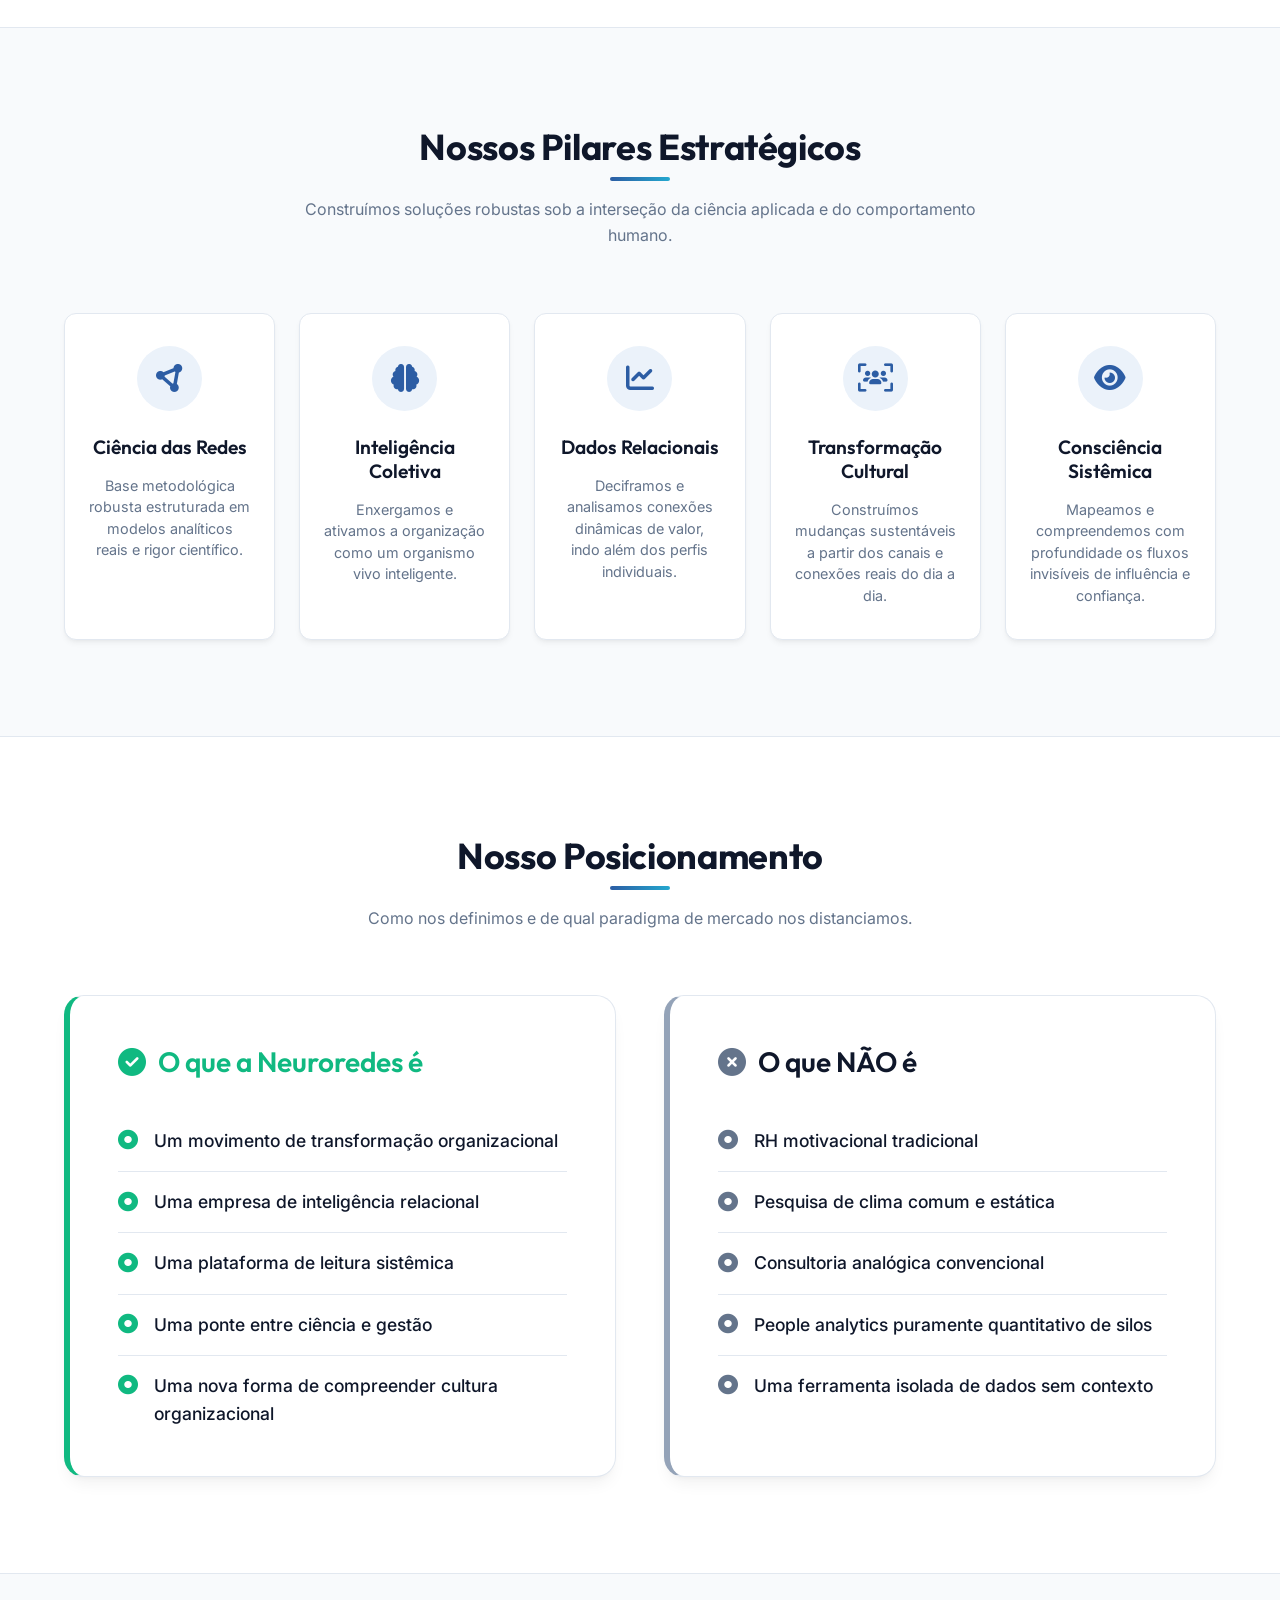
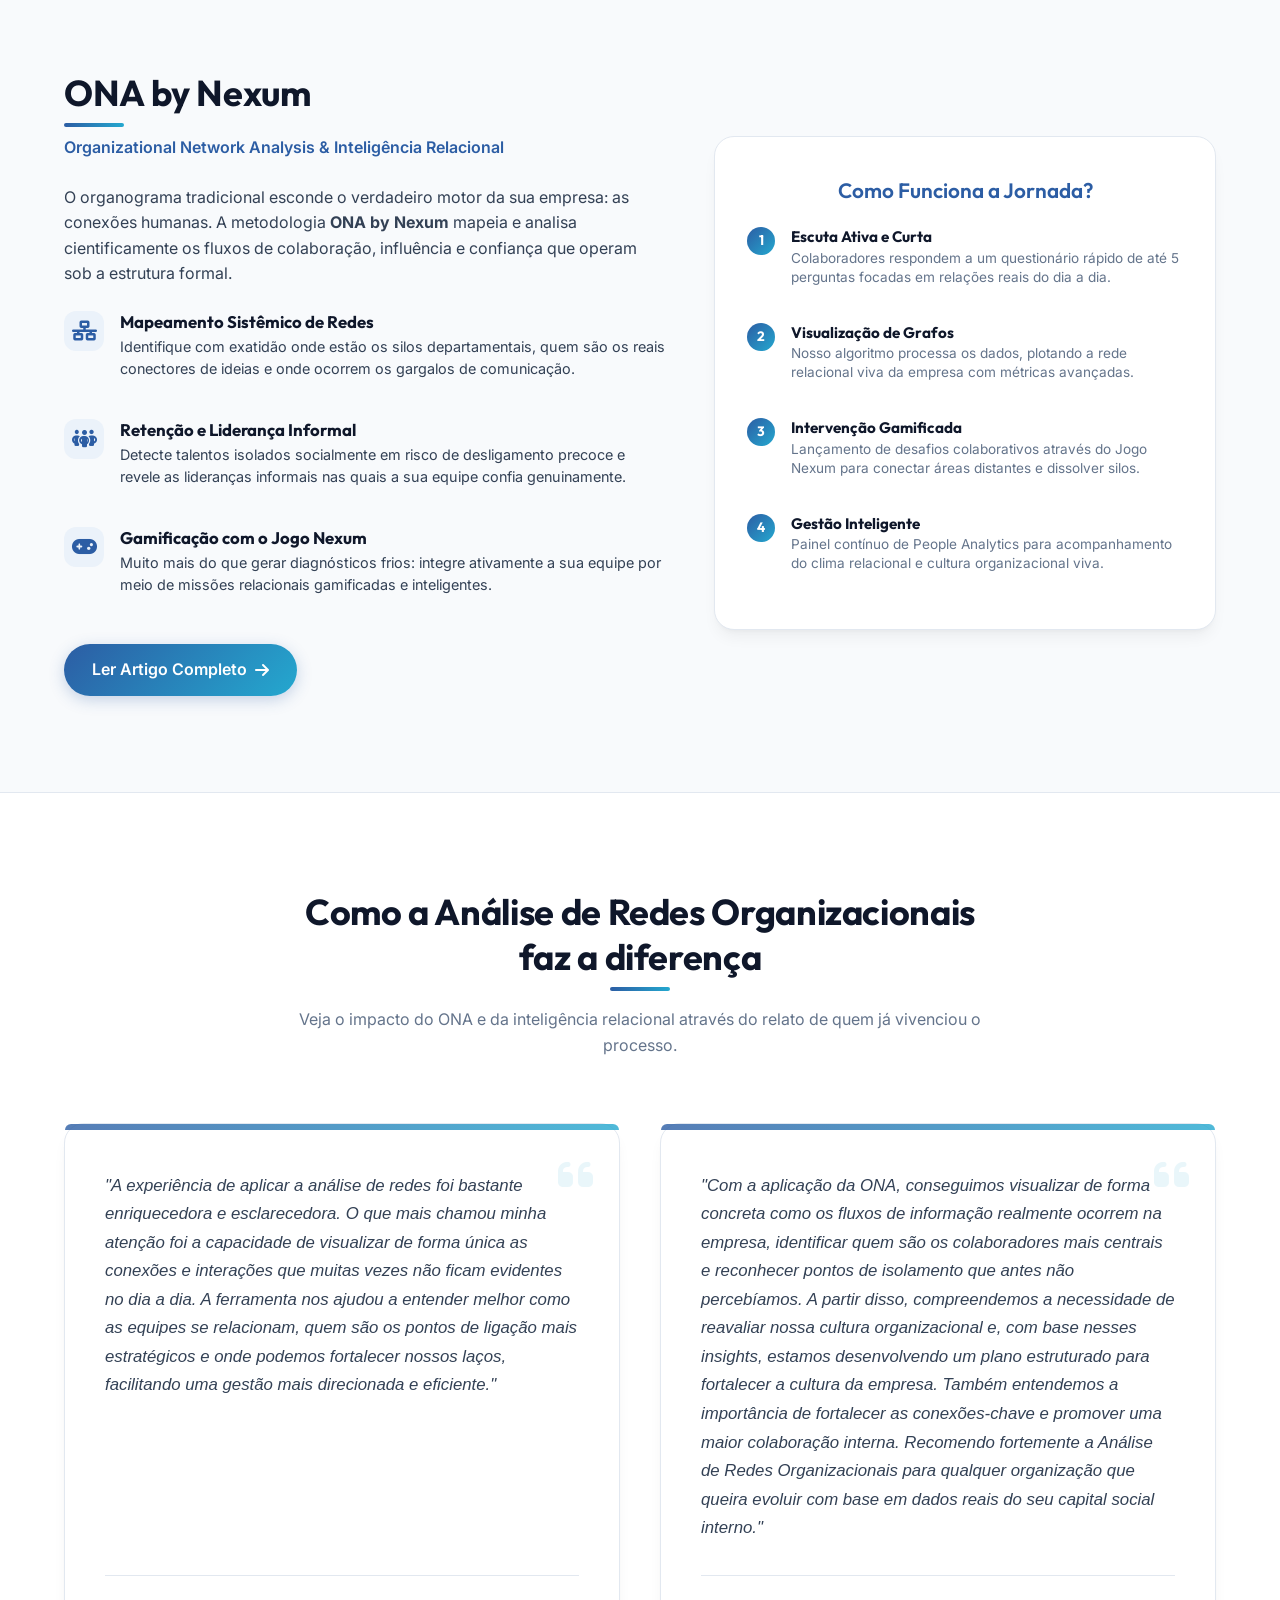
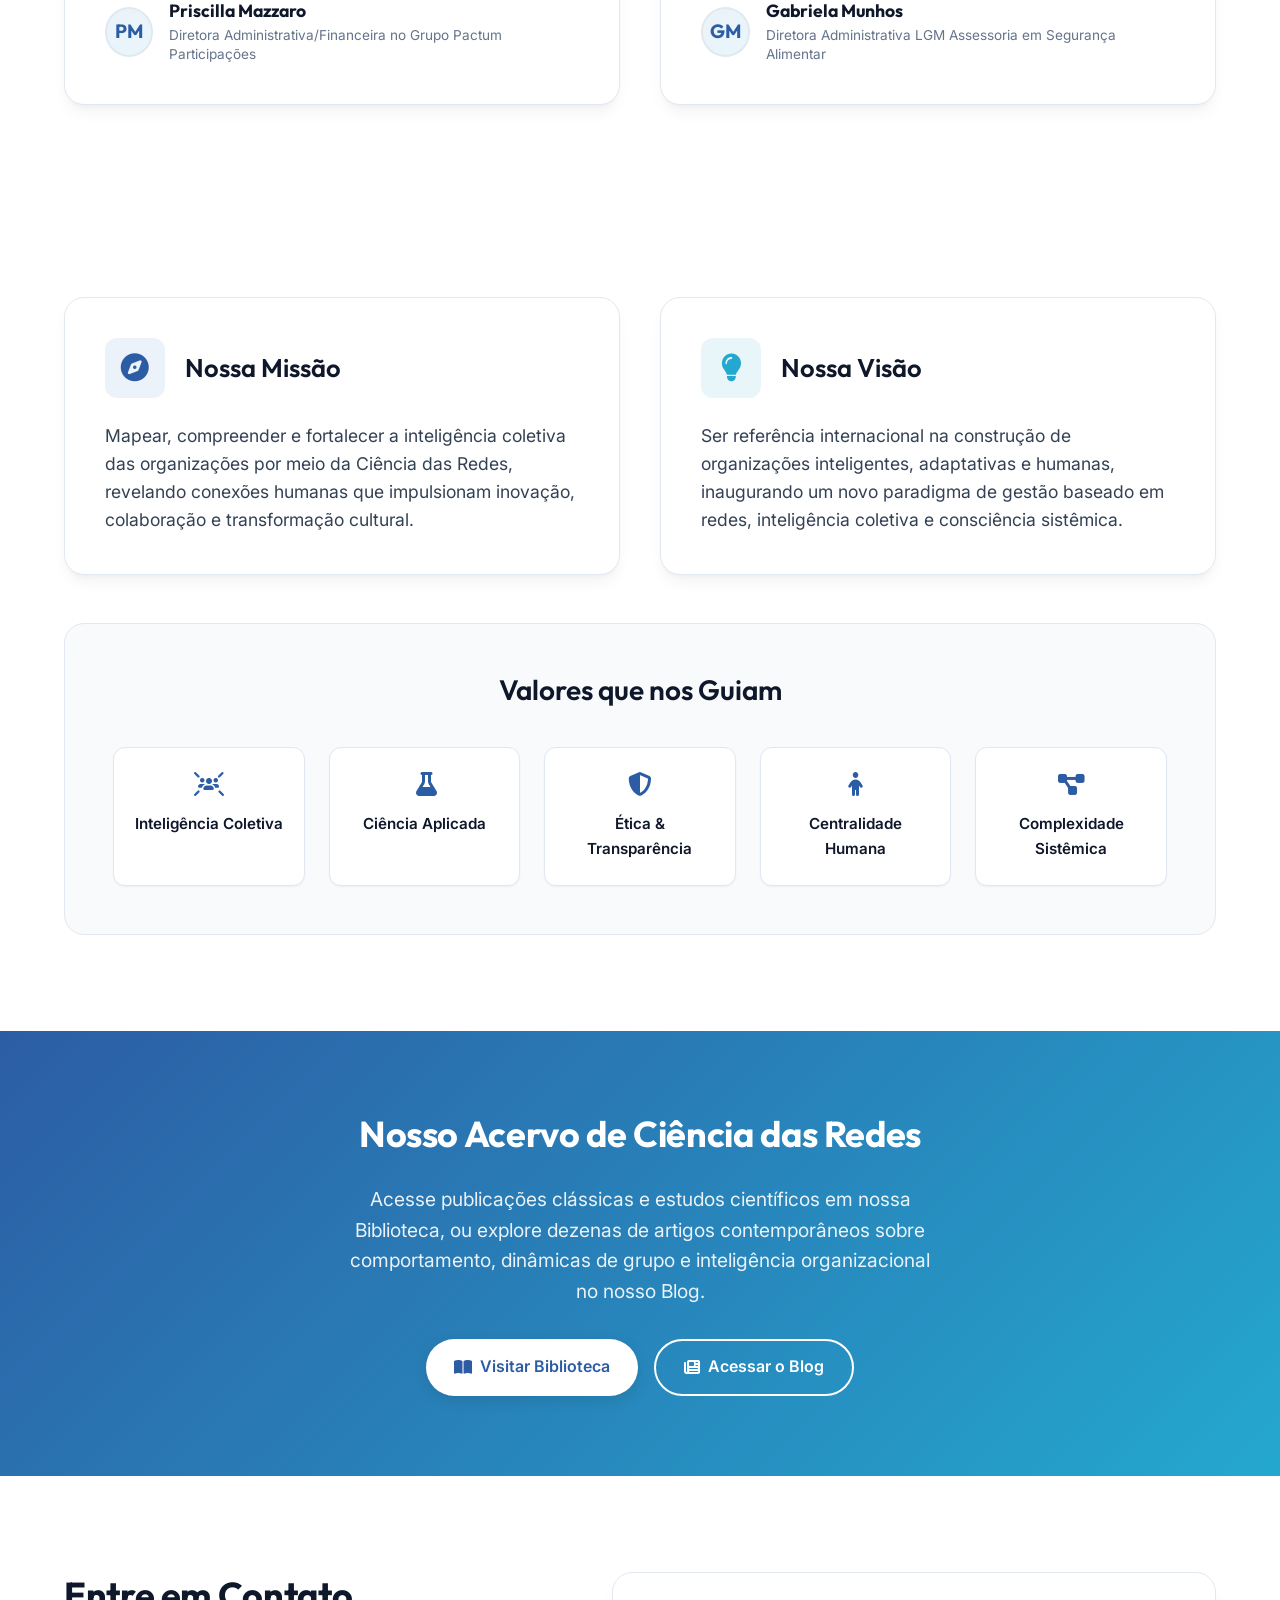
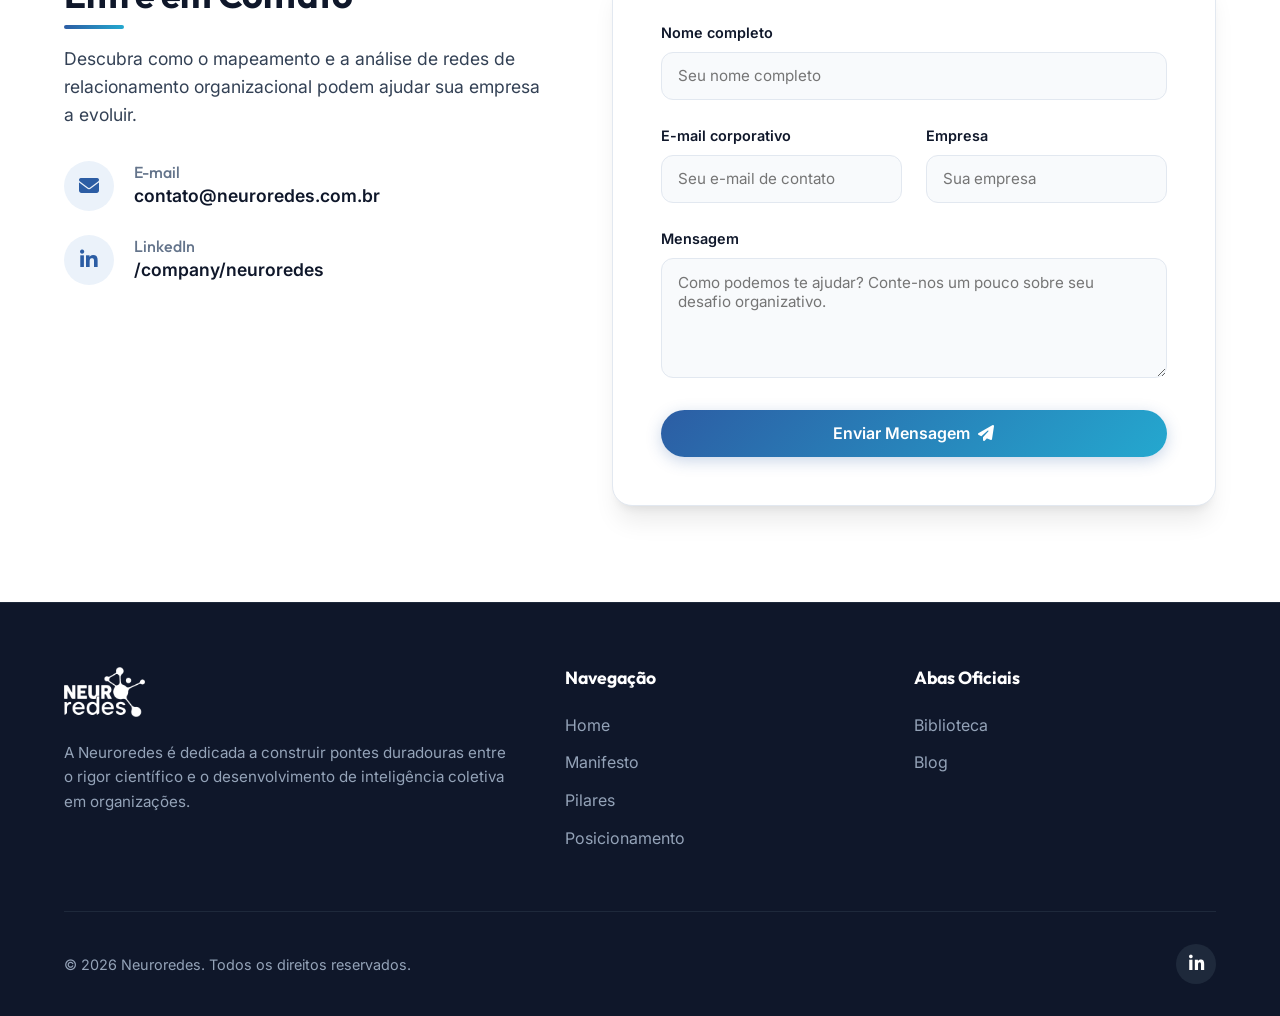
==== commit e5191a48: "feat(blog): adiciona visao de artigo em tela cheia e link compartilhavel por URL" ====
--- a/index.html
+++ b/index.html
@@ -231,7 +231,7 @@
                         </div>
                     </div>
                     
-                    <a href="blog.html#post-2000" class="btn btn-primary">
+                    <a href="blog.html#post-a-unidade-fundamental-da-organizao-no-o-indivduo" class="btn btn-primary">
                         Ler Artigo Completo <i class="fas fa-arrow-right"></i>
                     </a>
                 </div>
--- a/style.css
+++ b/style.css
@@ -230,6 +230,7 @@
     text-align: center;
     line-height: 1.25;
     height: 100%;
+    white-space: nowrap;
 }
 
 .nav-links a::after {
@@ -1529,19 +1530,21 @@
 }
 
 .post-card-category {
-    position: absolute;
-    top: 1rem;
-    left: 1rem;
-    background: rgba(255, 255, 255, 0.95);
-    color: var(--color-primary);
-    font-size: 0.75rem;
+    display: inline-block;
+    align-self: flex-start;
+    background-color: var(--color-secondary-light);
+    color: var(--color-secondary-dark);
+    font-size: 0.72rem;
     font-weight: 700;
-    padding: 0.35rem 0.85rem;
+    padding: 0.3rem 0.8rem;
     border-radius: var(--radius-full);
     text-transform: uppercase;
     letter-spacing: 0.05em;
-    box-shadow: var(--shadow-sm);
-    z-index: 2;
+    margin-bottom: 0.75rem;
+    max-width: 100%;
+    white-space: nowrap;
+    overflow: hidden;
+    text-overflow: ellipsis;
 }
 
 .post-card-content {
@@ -1688,7 +1691,7 @@
     z-index: 2000;
     opacity: 0;
     visibility: hidden;
-    transition: opacity 0.4s ease, visibility 0.4s ease;
+    transition: opacity 0.35s ease, visibility 0.35s ease;
 }
 
 .reader-modal.active {
@@ -1713,7 +1716,7 @@
     left: 0;
     width: 100%;
     height: 100%;
-    background-color: rgba(15, 23, 42, 0.4);
+    background-color: rgba(15, 23, 42, 0.6);
     backdrop-filter: blur(12px);
     -webkit-backdrop-filter: blur(12px);
 }
@@ -1721,27 +1724,29 @@
 .reader-modal-container {
     position: absolute;
     top: 0;
+    left: 0;
     right: 0;
+    bottom: 0;
     width: 100%;
-    max-width: 900px;
+    max-width: 100%;
     height: 100%;
     background-color: var(--bg-main);
-    box-shadow: -10px 0 30px rgba(0, 0, 0, 0.15);
+    box-shadow: none;
     overflow-y: auto;
     display: flex;
     flex-direction: column;
     z-index: 2001;
-    transform: translateX(100%);
-    transition: transform 0.4s cubic-bezier(0.16, 1, 0.3, 1);
+    transform: translateY(20px) scale(0.99);
+    transition: transform 0.35s cubic-bezier(0.16, 1, 0.3, 1), opacity 0.35s ease;
 }
 
 .reader-modal.active .reader-modal-container {
-    transform: translateX(0);
+    transform: translateY(0) scale(1);
 }
 
 /* Custom Scrollbar for Reader Container */
 .reader-modal-container::-webkit-scrollbar {
-    width: 8px;
+    width: 10px;
 }
 .reader-modal-container::-webkit-scrollbar-track {
     background: var(--bg-sec);
@@ -1755,18 +1760,26 @@
 }
 
 /* Reader Header Controls */
-.reader-header {
-    display: flex;
-    justify-content: space-between;
-    align-items: center;
-    padding: 1.5rem 3rem;
-    border-bottom: 1px solid var(--border-color);
+.reader-header-bar {
     position: sticky;
     top: 0;
-    background-color: rgba(255, 255, 255, 0.9);
-    backdrop-filter: blur(8px);
-    -webkit-backdrop-filter: blur(8px);
+    background-color: rgba(255, 255, 255, 0.95);
+    backdrop-filter: blur(12px);
+    -webkit-backdrop-filter: blur(12px);
+    border-bottom: 1px solid var(--border-color);
     z-index: 10;
+    width: 100%;
+    box-shadow: 0 4px 20px rgba(0, 0, 0, 0.03);
+}
+
+.reader-header {
+    display: flex;
+    justify-content: space-between;
+    align-items: center;
+    padding: 1rem 3rem;
+    max-width: 1200px;
+    margin: 0 auto;
+    width: 100%;
 }
 
 .reader-btn-back {
@@ -1780,16 +1793,20 @@
     display: flex;
     align-items: center;
     gap: 0.5rem;
+    padding: 0.5rem 0.85rem;
+    border-radius: var(--radius-md);
     transition: var(--transition-fast);
 }
 
 .reader-btn-back:hover {
     color: var(--color-primary);
-    transform: translateX(-4px);
+    background-color: var(--color-primary-light);
+    transform: translateX(-3px);
 }
 
 .reader-actions {
     display: flex;
+    align-items: center;
     gap: 0.75rem;
 }
 
@@ -1799,8 +1816,8 @@
     color: var(--text-secondary);
     font-family: var(--font-body);
     font-size: 0.85rem;
-    font-weight: 500;
-    padding: 0.5rem 1rem;
+    font-weight: 600;
+    padding: 0.5rem 1.1rem;
     border-radius: var(--radius-full);
     cursor: pointer;
     display: flex;
@@ -1823,8 +1840,8 @@
 
 /* Reader Content Panel */
 .reader-article {
-    padding: 3rem 4rem;
-    max-width: 780px;
+    padding: 3.5rem 2rem 6rem 2rem;
+    max-width: 860px;
     margin: 0 auto;
     width: 100%;
 }
@@ -1880,13 +1897,15 @@
 /* Styled WordPress Post Content */
 .reader-content-body {
     font-family: var(--font-body);
-    font-size: 1.1rem;
-    line-height: 1.8;
+    font-size: 1.125rem;
+    line-height: 1.85;
     color: var(--text-secondary);
 }
 
 .reader-content-body p {
-    margin-bottom: 1.75rem;
+    margin-bottom: 1.85rem;
+    white-space: normal;
+    word-break: break-word;
 }
 
 .reader-content-body strong {
@@ -1897,17 +1916,21 @@
 .reader-content-body h2 {
     font-family: var(--font-title);
     font-size: 1.75rem;
-    color: var(--text-primary);
-    margin: 2.5rem 0 1.25rem 0;
-    line-height: 1.3;
+    font-weight: 700;
+    color: var(--color-primary);
+    margin: 3rem 0 1.25rem 0;
+    line-height: 1.35;
+    padding-bottom: 0.5rem;
+    border-bottom: 2px solid var(--color-secondary-light);
 }
 
 .reader-content-body h3 {
     font-family: var(--font-title);
-    font-size: 1.4rem;
+    font-size: 1.35rem;
+    font-weight: 600;
     color: var(--text-primary);
-    margin: 2rem 0 1rem 0;
-    line-height: 1.3;
+    margin: 2.25rem 0 1rem 0;
+    line-height: 1.35;
 }
 
 .reader-content-body blockquote {
@@ -1975,7 +1998,17 @@
 /* Responsive Modal Styling */
 @media (max-width: 768px) {
     .reader-header {
-        padding: 1.25rem 1.5rem;
+        padding: 0.85rem 1rem;
+    }
+
+    .reader-btn-back {
+        font-size: 0.85rem;
+        padding: 0.4rem 0.5rem;
+    }
+
+    .reader-action-btn {
+        padding: 0.45rem 0.75rem;
+        font-size: 0.8rem;
     }
     
     .reader-article {
@@ -2369,3 +2402,92 @@
         padding: 2.5rem 2rem 2rem 2rem;
     }
 }
+
+
+/* Article Reader Typography & Tables */
+.reader-body, .reader-content-body {
+    font-family: var(--font-body);
+    color: var(--text-main);
+    line-height: 1.75;
+}
+
+.reader-body h2, .reader-content-body h2 {
+    font-family: var(--font-body);
+    font-size: 1.15rem;
+    font-weight: 700;
+    color: var(--text-main);
+    margin-top: 1.75rem;
+    margin-bottom: 0.75rem;
+    line-height: 1.4;
+    border-bottom: none;
+    padding-bottom: 0;
+}
+
+.reader-body h3, .reader-content-body h3 {
+    font-family: var(--font-body);
+    font-size: 1.1rem;
+    font-weight: 700;
+    color: var(--text-main);
+    margin-top: 1.5rem;
+    margin-bottom: 0.6rem;
+    line-height: 1.4;
+}
+
+.reader-body h4, .reader-content-body h4 {
+    font-family: var(--font-body);
+    font-size: 1.05rem;
+    font-weight: 700;
+    color: var(--text-main);
+    margin-top: 1.25rem;
+    margin-bottom: 0.5rem;
+    line-height: 1.4;
+}
+
+.reader-body p, .reader-content-body p {
+    font-size: 1.05rem;
+    line-height: 1.8;
+    color: var(--text-main);
+    margin-bottom: 1.25rem;
+}
+
+.reader-body ul, .reader-content-body ul, .reader-body ol, .reader-content-body ol {
+    margin-top: 0.5rem;
+    margin-bottom: 1.5rem;
+    padding-left: 1.75rem;
+}
+
+.reader-body li, .reader-content-body li {
+    font-size: 1.05rem;
+    line-height: 1.7;
+    color: var(--text-main);
+    margin-bottom: 0.6rem;
+}
+
+.reader-body table, .reader-content-body table, .reader-body .article-table, .reader-content-body .article-table {
+    width: 100%;
+    border-collapse: collapse;
+    margin: 1.75rem 0;
+    font-size: 0.95rem;
+    background: var(--bg-card);
+    border: 1px solid var(--border-color);
+    border-radius: var(--radius-md);
+    overflow: hidden;
+    box-shadow: 0 2px 8px rgba(0, 0, 0, 0.04);
+}
+
+.reader-body th, .reader-content-body th, .reader-body td, .reader-content-body td {
+    padding: 0.85rem 1.1rem;
+    border: 1px solid var(--border-color);
+    text-align: left;
+}
+
+.reader-body th, .reader-content-body th {
+    background-color: var(--color-primary);
+    color: #ffffff;
+    font-weight: 600;
+    font-family: var(--font-heading);
+}
+
+.reader-body tr:nth-child(even), .reader-content-body tr:nth-child(even) {
+    background-color: var(--bg-sec);
+}
